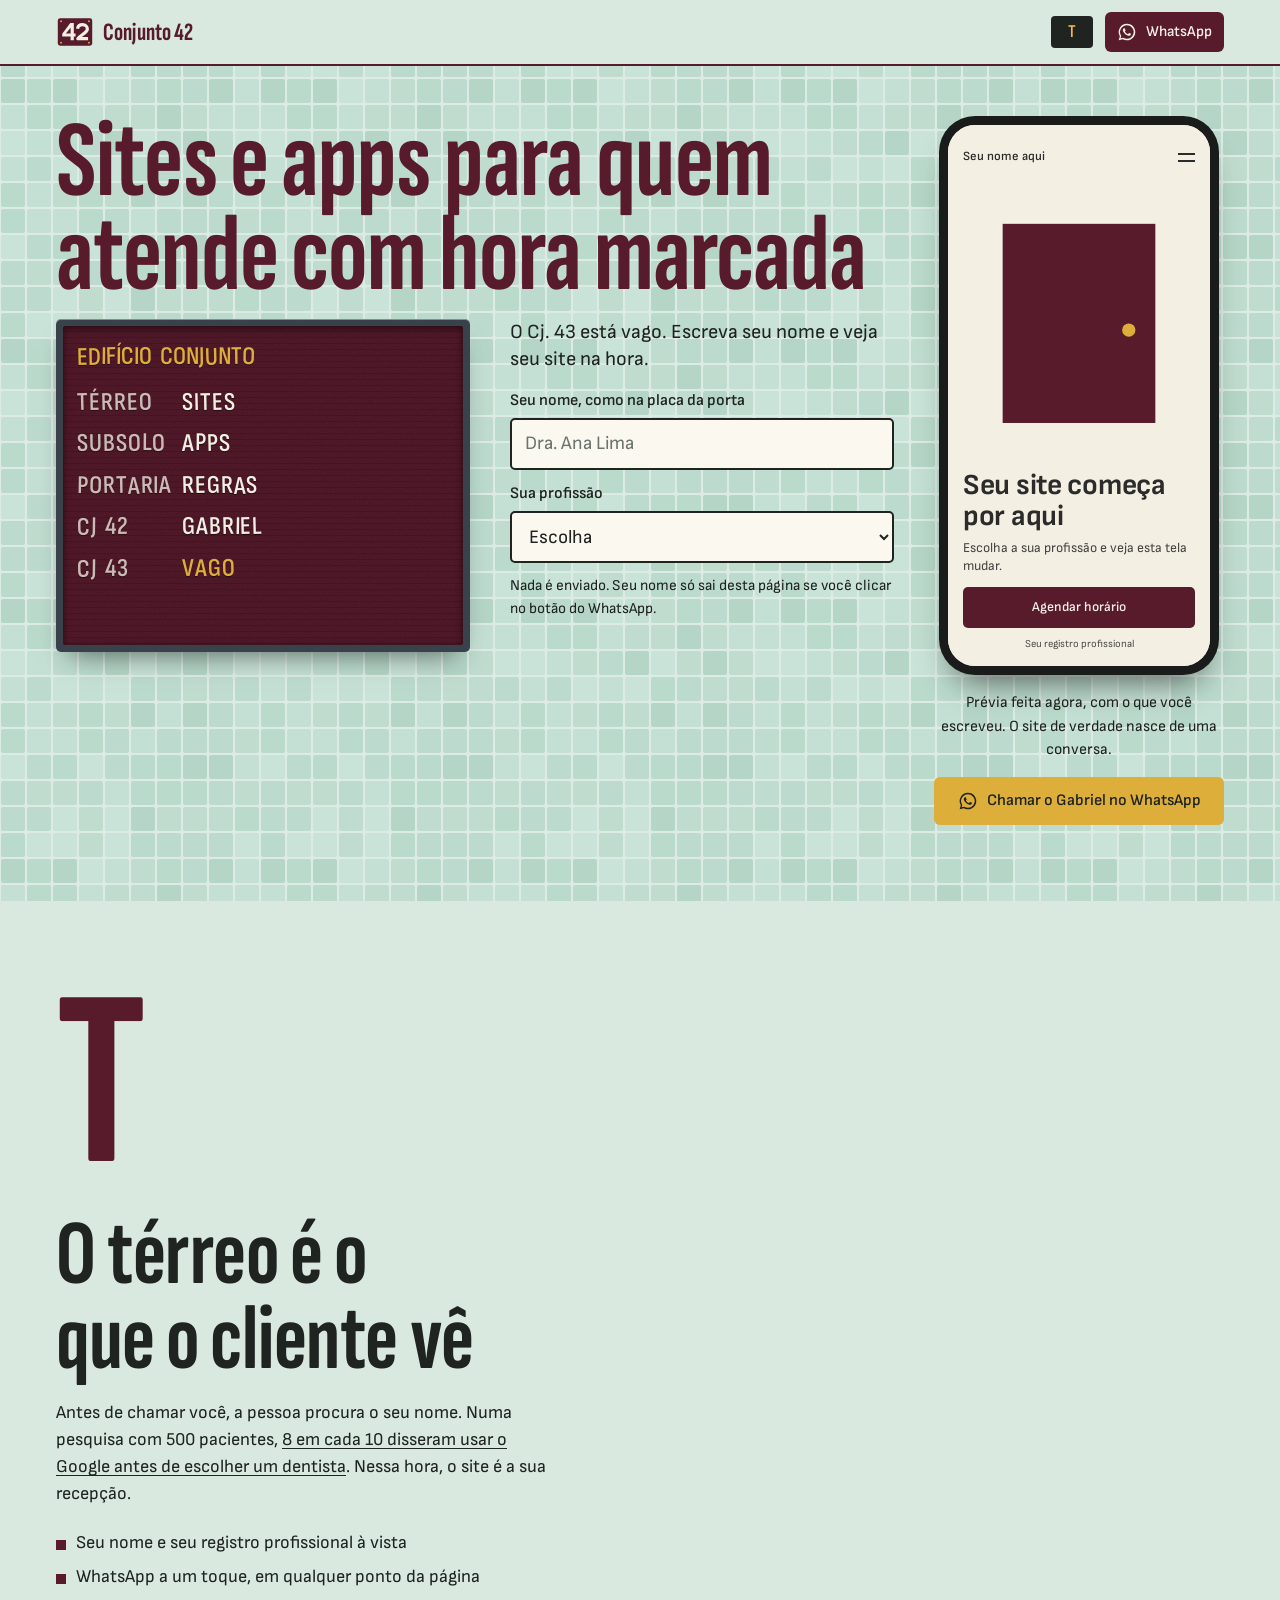
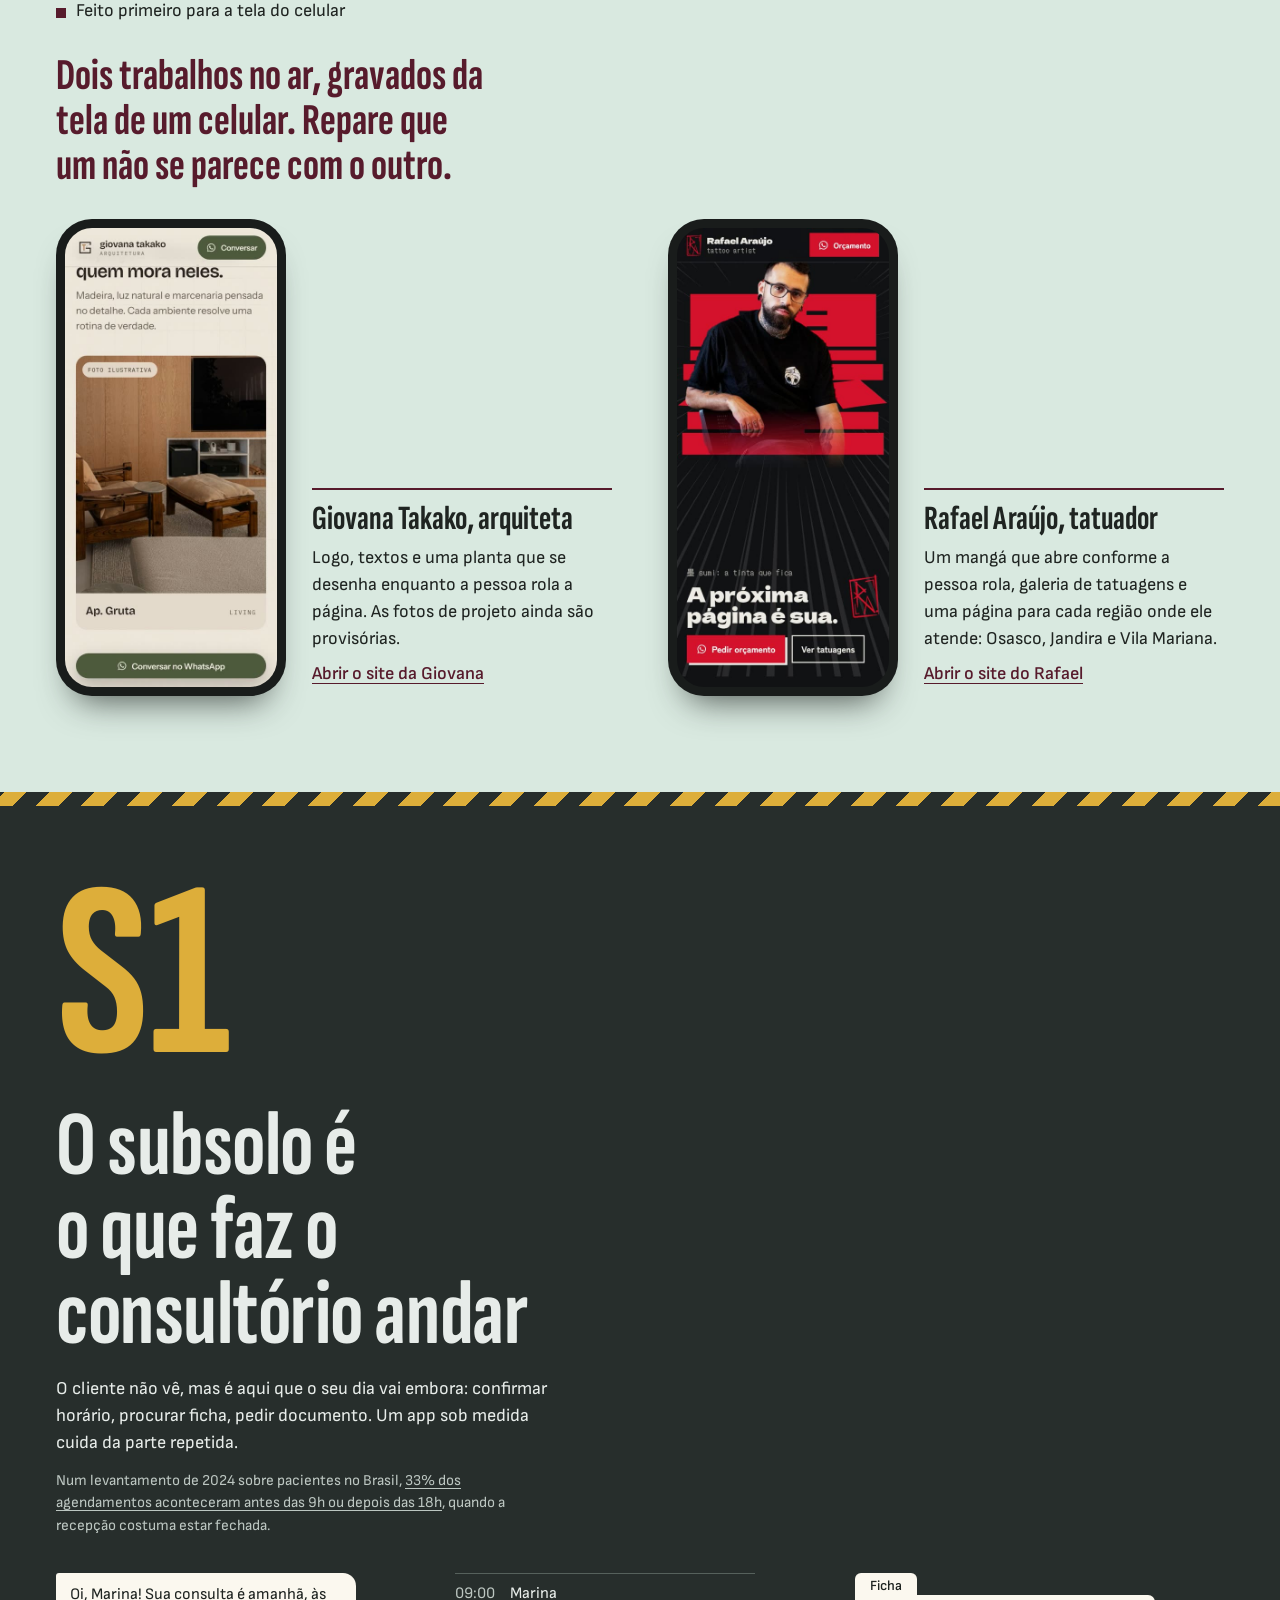
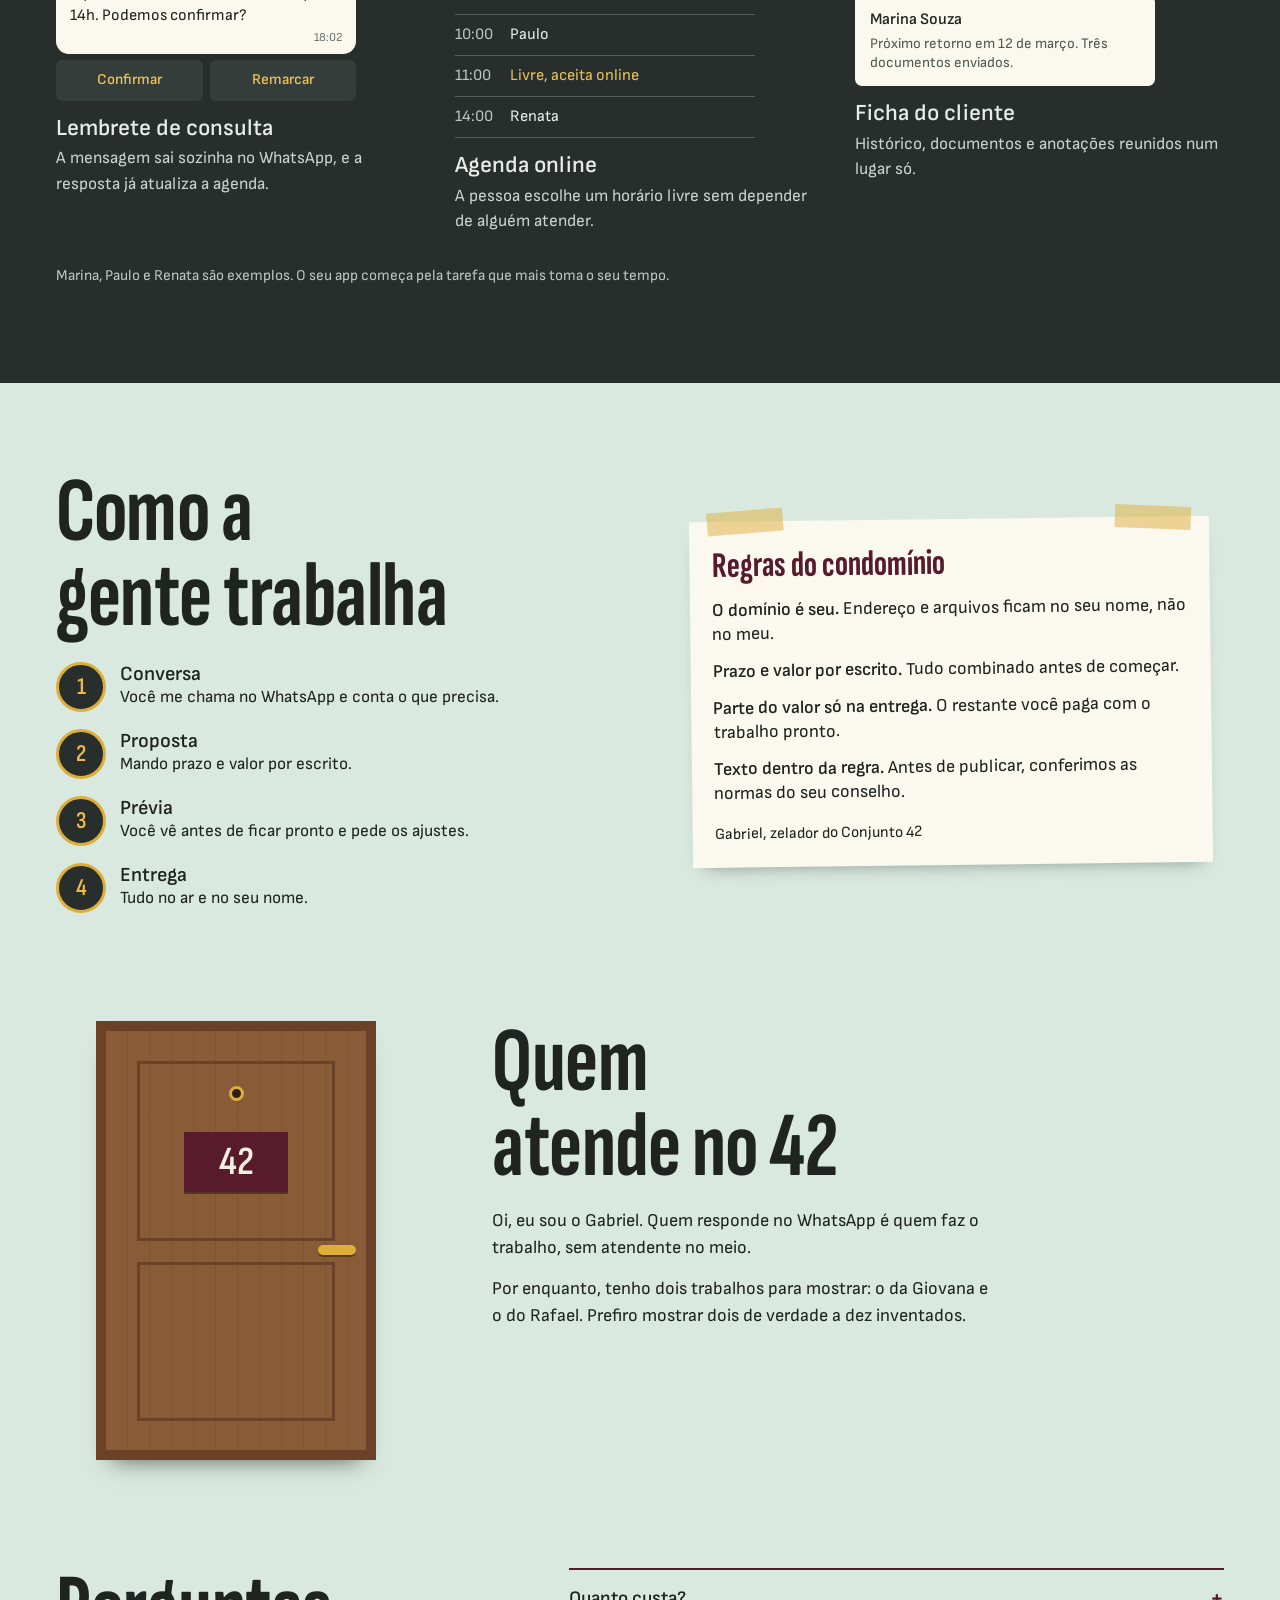
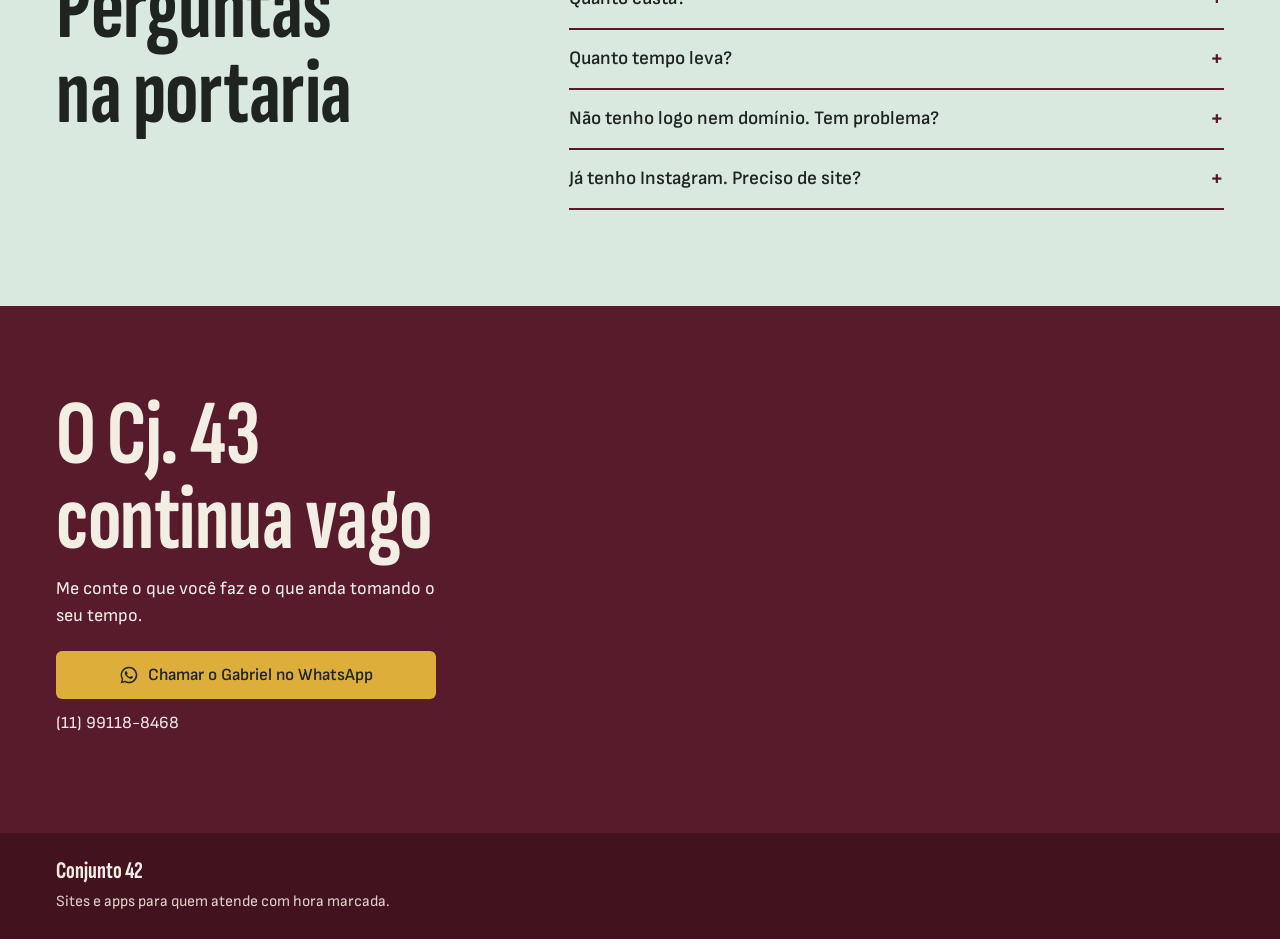
==== index.html @ 5cfd8c8c "Site do Conjunto 42 Co-Authored-By: Claude Opus 5.5 <noreply@anthropic.com>" ====
<!doctype html>
<html lang="pt-BR">
<head>
<meta charset="utf-8">
<meta name="viewport" content="width=device-width, initial-scale=1, viewport-fit=cover">
<title>Conjunto 42: sites e apps para quem atende com hora marcada</title>
<meta name="description" content="Sites e apps sob medida para dentistas, psicólogos, advogados, arquitetos e quem mais atende com hora marcada. Escreva seu nome e veja uma prévia na hora.">
<meta name="theme-color" content="#571B2C">
<!-- DEPLOY STEP: URL do ar (GitHub Pages); troque quando registrar o domínio -->
<link rel="canonical" href="https://gabrie345.github.io/conjunto-42/">
<meta property="og:title" content="Conjunto 42">
<meta property="og:description" content="Sites e apps para quem atende com hora marcada. Escreva seu nome e veja uma prévia na hora.">
<meta property="og:type" content="website">
<meta property="og:locale" content="pt_BR">
<meta property="og:image:width" content="1200">
<meta property="og:image:height" content="630">
<meta property="og:url" content="https://gabrie345.github.io/conjunto-42/">
<meta property="og:image" content="https://gabrie345.github.io/conjunto-42/assets/og.jpg">
<link rel="icon" href="assets/logo.svg" type="image/svg+xml">
<link rel="preconnect" href="https://fonts.googleapis.com">
<link rel="preconnect" href="https://fonts.gstatic.com" crossorigin>
<link href="https://fonts.googleapis.com/css2?family=Sofia+Sans+Condensed:wght@600&family=Sofia+Sans+Extra+Condensed:wght@700&family=Sofia+Sans:wght@400;600&display=swap" rel="stylesheet">
<script>document.documentElement.classList.add('js')</script>
<style>
:root{
  --parede:#D9E9E0;
  --vinho:#571B2C;
  --vinho-fundo:#43121F;
  --letra:#F3EEE3;
  --latao:#DDAE3A;
  --latao-claro:#E9C15C;
  --tinta:#1F2421;
  --tinta-suave:#47524C;
  --concreto:#272E2C;
  --concreto-claro:#343D3A;
  --papel:#FBF8EF;
  --f-sinal:'Sofia Sans Extra Condensed',Impact,'Arial Narrow',sans-serif;
  --f-letra:'Sofia Sans Condensed','Arial Narrow',sans-serif;
  --f-texto:'Sofia Sans',system-ui,sans-serif;
  --margem:20px;
}
*{box-sizing:border-box;margin:0}
html{overflow-x:hidden;overflow-x:clip;-webkit-text-size-adjust:100%;scroll-behavior:smooth;scroll-padding-top:72px}
body{overflow-x:hidden;overflow-x:clip;background:var(--parede);color:var(--tinta);font:400 18px/1.5 var(--f-texto);-webkit-font-smoothing:antialiased}
img,video,svg{display:block;max-width:100%}
a{color:inherit}
.sr{position:absolute!important;width:1px;height:1px;overflow:hidden;clip:rect(0 0 0 0);white-space:nowrap}
.pular{position:fixed;left:12px;top:-64px;z-index:60;background:var(--vinho);color:var(--letra);padding:10px 16px;border-radius:6px}
.pular:focus{top:10px}
:focus-visible{outline:3px solid var(--vinho);outline-offset:2px}
.subsolo :focus-visible,.quadro :focus-visible,.interfone :focus-visible{outline-color:var(--latao)}

/* topo */
.topo{position:fixed;inset:0 0 auto 0;z-index:40;display:flex;align-items:center;gap:12px;padding:10px var(--margem);padding-top:max(10px,env(safe-area-inset-top));background:var(--parede);border-bottom:2px solid var(--vinho)}
.marca{display:flex;align-items:center;gap:9px;text-decoration:none;font:700 25px/1 var(--f-sinal);letter-spacing:.005em;color:var(--vinho)}
.marca img{width:38px;height:38px}
.mostrador{min-width:42px;height:32px;padding:0 8px;display:inline-flex;align-items:center;justify-content:center;gap:5px;background:var(--tinta);color:#F2B84B;border-radius:4px;font:600 18px/1 var(--f-letra);margin-left:auto}
.btn{display:inline-flex;align-items:center;justify-content:center;gap:9px;min-height:48px;padding:12px 20px;border:0;border-radius:6px;background:var(--latao);color:var(--tinta);font:600 17px/1.15 var(--f-texto);text-decoration:none;cursor:pointer;transition:background-color .2s ease}
.btn:hover{background:var(--latao-claro)}
.btn svg{width:20px;height:20px;flex:none}
.btn-topo{min-height:40px;padding:8px 12px;font-size:15px;background:var(--vinho);color:var(--letra)}
.btn-topo:hover{background:var(--vinho-fundo)}
.btn-topo span{display:none}
@media (min-width:420px){.btn-topo span{display:inline}}

/* portaria */
.portaria{padding:96px var(--margem) 56px;background:var(--parede) url(assets/pastilha.svg)}
.portaria-grade{max-width:1240px;margin:0 auto;display:grid;gap:28px}
h1{font:700 clamp(62px,19.4vw,152px)/.86 var(--f-sinal);letter-spacing:-.008em;color:var(--vinho);text-wrap:balance}
.convite{font-size:20px;line-height:1.35;max-width:32ch}

/* o quadro de salas */
.quadro{--tam:clamp(21px,6vw,31px);position:relative;background:#39414A;padding:7px;border-radius:5px;box-shadow:0 1px 0 rgba(255,255,255,.4) inset,0 16px 26px -14px rgba(31,36,33,.65)}
.feltro{background-color:var(--vinho);background-image:url("data:image/svg+xml,%3Csvg xmlns='http://www.w3.org/2000/svg' width='180' height='180'%3E%3Cfilter id='n'%3E%3CfeTurbulence type='fractalNoise' baseFrequency='.9' numOctaves='2'/%3E%3CfeColorMatrix values='0 0 0 0 0 0 0 0 0 0 0 0 0 0 0 0 0 0 .22 0'/%3E%3C/filter%3E%3Crect width='180' height='180' filter='url(%23n)'/%3E%3C/svg%3E"),repeating-linear-gradient(180deg,transparent 0 5px,rgba(0,0,0,.14) 5px 6px);padding:12px 14px 14px;border-radius:2px;box-shadow:inset 0 2px 7px rgba(0,0,0,.55)}
.quadro-nome{font:600 var(--tam)/1.5 var(--f-letra);color:var(--latao);padding-bottom:6px}
.fila{display:grid;grid-template-columns:4.1em minmax(0,1fr);align-items:center;min-height:1.62em;color:var(--letra);text-decoration:none;font:600 var(--tam)/1.2 var(--f-letra)}
a.fila{transition:color .15s ease}
a.fila:hover{color:var(--latao-claro)}
.sala{opacity:.76;letter-spacing:.035em}
.quem{--esc:1;font-size:calc(1em*var(--esc));letter-spacing:.035em;white-space:nowrap}
.l{display:inline-block;min-width:.1em;transform:translateY(var(--y,0)) rotate(var(--r,0deg));text-shadow:0 1px 0 rgba(0,0,0,.5)}
.l.e{width:.3em}
.vago .quem{color:var(--latao)}
.js .quadro .l{animation:encaixa .34s cubic-bezier(.3,1.5,.5,1) both;animation-delay:calc(var(--i,0)*16ms)}
.js .quadro.pronto .l{animation:none}
.js .quadro.pronto .l.nova{animation:encaixa .2s cubic-bezier(.3,1.5,.5,1) both}
@keyframes encaixa{from{opacity:0;transform:translateY(-.32em) rotate(calc(var(--r,0deg)*5))}}

/* a placa: formulário */
.placa{display:grid;gap:12px}
.placa label{display:grid;gap:5px;font-weight:600;font-size:16px}
.placa input,.placa select{width:100%;min-height:52px;padding:11px 13px;border:2px solid var(--tinta);border-radius:5px;background:var(--papel);color:var(--tinta);font:400 19px/1.2 var(--f-texto)}
.placa input::placeholder{color:#6B746F}
.placa input:focus,.placa select:focus{outline:3px solid var(--vinho);outline-offset:0;border-color:var(--vinho)}
.aviso-curto{font-size:15px;color:var(--tinta)}

/* a prévia */
.previa{display:grid;gap:16px;justify-items:center;scroll-margin-top:72px}
.fone{width:min(76vw,290px);padding:9px;background:#191C1B;border-radius:36px;box-shadow:0 22px 34px -18px rgba(31,36,33,.75)}
.tela{position:relative;aspect-ratio:9/18.6;overflow:hidden;border-radius:27px;background:var(--papel)}
.ms{position:absolute;inset:0;display:flex;flex-direction:column;padding:17px 15px 14px;background:var(--a);color:var(--b);font-family:var(--ff,var(--f-texto));transition:opacity .22s ease}
.ms.troca{opacity:0}
.ms-nav{display:flex;align-items:center;justify-content:space-between;gap:10px;font-size:12.5px;font-weight:600;line-height:1.15;min-height:30px}
.ms-nav span{min-width:0;overflow-wrap:anywhere}
.ms-nav i{flex:none;width:17px;height:9px;border-top:2px solid currentColor;border-bottom:2px solid currentColor}
.ms-arte{flex:1 1 auto;min-height:0;margin:12px -15px;overflow:hidden}
.ms-arte svg{width:100%;height:100%}
.ms h3{font-family:inherit;font-size:29px;line-height:1.05;font-weight:var(--fw,700);letter-spacing:-.01em;overflow-wrap:anywhere}
.ms p{font-size:13.5px;line-height:1.3;margin-top:8px;opacity:.86}
.ms-btn{display:block;margin-top:12px;padding:10px 12px;border-radius:var(--rd,5px);background:var(--c);color:var(--d);font-size:13.5px;font-weight:600;text-align:center}
.ms small{display:block;margin-top:9px;font-size:10.5px;opacity:.8;text-align:center}
.previa-nota{max-width:34ch;text-align:center;font-size:15.5px}
.previa .btn{width:min(100%,340px)}

/* seções */
.andar{position:relative;padding:60px var(--margem) 68px}
.andar-grade{max-width:1240px;margin:0 auto;display:grid;gap:30px}
.numero{font:700 clamp(112px,34vw,250px)/.78 var(--f-sinal);color:var(--vinho)}
h2{font:700 clamp(46px,13.4vw,92px)/.92 var(--f-sinal);letter-spacing:-.005em;max-width:13ch;text-wrap:balance}
.texto p{max-width:50ch}
.texto p+p{margin-top:14px}
.texto a,.miudo a{text-underline-offset:3px}
.miudo{font-size:15px;color:var(--tinta-suave)}

/* térreo: sites */
.casos-nota{font:700 clamp(30px,8.6vw,44px)/1.02 var(--f-sinal);color:var(--vinho);max-width:24ch;text-wrap:balance}
.casos{display:grid;gap:42px}
.caso{display:grid;gap:18px;justify-items:center}
.caso .video-fone{width:min(66vw,250px)}
.video-fone .tela{aspect-ratio:390/844;background:#191C1B}
.video-fone video{width:100%;height:100%;object-fit:cover}
.caso-texto{width:100%;border-top:2px solid var(--vinho);padding-top:12px}
.caso h3{font:700 34px/1 var(--f-sinal)}
.caso p{margin-top:8px}
.caso .ligacao{display:inline-flex;align-items:center;min-height:44px;font-weight:600;color:var(--vinho);text-underline-offset:4px}
.inclui{list-style:none;padding:0;margin-top:22px;display:grid;gap:7px}
.inclui li{padding-left:20px;position:relative}
.inclui li::before{content:"";position:absolute;left:0;top:.58em;width:10px;height:10px;background:var(--vinho)}

/* subsolo: apps */
.subsolo{background:var(--concreto);color:#E7ECE9}
.subsolo::before{content:"";position:absolute;inset:0 0 auto 0;height:14px;background:repeating-linear-gradient(-45deg,var(--latao) 0 16px,var(--concreto) 16px 32px)}
.subsolo .numero{color:var(--latao)}
.subsolo .miudo{color:#BCC6C1}
.pecas{display:grid;gap:30px;margin-top:6px}
.peca h3{font:600 23px/1.15 var(--f-texto);margin-bottom:5px}
.peca>p{color:#C9D2CD;font-size:17px;max-width:38ch}
.demo{margin-bottom:14px}
.balao{max-width:300px;padding:12px 14px 9px;background:var(--papel);color:var(--tinta);border-radius:3px 13px 13px 13px;font-size:16px;line-height:1.3}
.balao small{display:block;text-align:right;color:#6A726D;font-size:12px;margin-top:3px}
.respostas{display:flex;gap:7px;max-width:300px;margin-top:6px}
.respostas span{flex:1;padding:9px 8px;text-align:center;background:var(--concreto-claro);border-radius:6px;color:var(--latao-claro);font-size:15px;font-weight:600}
.horas{display:grid;grid-template-columns:3.4em 1fr;max-width:300px;font-size:16px;border-top:1px solid #56615C}
.horas div{padding:8px 0;border-bottom:1px solid #56615C}
.horas .h{color:#BCC6C1}
.horas .livre{color:var(--latao-claro)}
.ficha{position:relative;max-width:300px;padding:15px 15px 13px;background:var(--papel);color:var(--tinta);border-radius:0 7px 7px 7px;margin-top:22px;font-size:16px}
.ficha::before{content:"Ficha";position:absolute;left:0;top:-22px;height:22px;padding:2px 15px 0;background:var(--papel);border-radius:6px 6px 0 0;font-size:14px;font-weight:600}
.ficha b{display:block;font-weight:600;line-height:1.2}
.ficha span{display:block;margin-top:6px;font-size:14.5px;line-height:1.3;color:#4F5852}

/* como funciona e regras */
.passos{list-style:none;padding:0;display:grid;gap:17px;margin-top:22px}
.passos li{display:grid;grid-template-columns:50px 1fr;gap:14px;align-items:start}
.passos .botao{display:flex;align-items:center;justify-content:center;width:50px;height:50px;border-radius:50%;background:var(--concreto);color:#F2B84B;border:3px solid var(--latao);font:600 24px/1 var(--f-letra)}
.passos b{display:block;font-weight:600;font-size:20px;line-height:1.2}
.passos p{font-size:17px;line-height:1.35}
.regras{position:relative;background:var(--papel);padding:27px 22px 22px;transform:rotate(-.7deg);box-shadow:0 10px 18px -12px rgba(31,36,33,.5);max-width:520px;justify-self:center;width:100%}
.regras::before,.regras::after{content:"";position:absolute;top:-11px;width:76px;height:23px;background:rgba(221,174,58,.5)}
.regras::before{left:18px;transform:rotate(-4deg)}
.regras::after{right:18px;transform:rotate(3deg)}
.regras h3{font:700 36px/1 var(--f-sinal);color:var(--vinho)}
.regras ul{list-style:none;padding:0;margin-top:14px;display:grid;gap:13px}
.regras li{line-height:1.33}
.regras b{font-weight:600}
.regras .assina{margin-top:17px;font-size:15.5px}

/* quem faz */
.porta{position:relative;width:min(78%,280px);aspect-ratio:3/4.7;justify-self:center;background:#8A5B37 repeating-linear-gradient(90deg,transparent 0 21px,rgba(58,34,18,.13) 21px 22px);border:10px solid #6B4227;box-shadow:0 16px 22px -16px rgba(31,36,33,.7)}
.porta::before,.porta::after{content:"";position:absolute;left:12%;right:12%;border:3px solid #6B4227}
.porta::before{top:7%;bottom:50%}
.porta::after{top:55%;bottom:7%}
.porta-olho{position:absolute;z-index:1;left:50%;top:13%;width:15px;height:15px;margin-left:-7.5px;border-radius:50%;background:#2C2015;border:3px solid var(--latao)}
.porta-numero{position:absolute;z-index:1;left:50%;top:24%;transform:translateX(-50%);display:grid;place-items:center;width:104px;height:60px;background:var(--vinho);color:var(--letra);font:600 40px/1 var(--f-letra);box-shadow:0 2px 0 rgba(0,0,0,.4)}
.porta-macaneta{position:absolute;z-index:1;right:4%;top:51%;width:38px;height:10px;border-radius:5px;background:var(--latao);box-shadow:0 2px 0 rgba(0,0,0,.35)}

/* dúvidas */
.duvidas{border-top:2px solid var(--vinho)}
.duvidas details{border-bottom:2px solid var(--vinho)}
.duvidas summary{display:flex;align-items:center;justify-content:space-between;gap:14px;min-height:58px;padding:11px 0;cursor:pointer;font-weight:600;font-size:19px;line-height:1.25;list-style:none}
.duvidas summary::-webkit-details-marker{display:none}
.duvidas summary::after{content:"+";flex:none;font:600 28px/1 var(--f-letra);color:var(--vinho)}
.duvidas details[open] summary::after{content:"\2212"}
.duvidas p{padding:0 0 16px;max-width:52ch}

/* interfone */
.interfone{background:var(--vinho);color:var(--letra)}
.interfone h2{color:var(--letra);max-width:12ch}
.interfone p{max-width:38ch;margin-top:12px}
.interfone .btn{margin-top:22px;width:min(100%,380px)}
.interfone .fone-num{display:block;margin-top:12px;font-size:17px;text-decoration:none}

footer{background:var(--vinho-fundo);color:#DCCFC6;padding:26px var(--margem) calc(26px + env(safe-area-inset-bottom))}
.rodape{max-width:1240px;margin:0 auto;display:grid;gap:7px;font-size:15.5px}
.rodape b{font:700 24px/1 var(--f-sinal);color:var(--letra)}

.flutuante{position:fixed;right:var(--margem);bottom:max(14px,env(safe-area-inset-bottom));z-index:30;box-shadow:0 8px 18px -8px rgba(0,0,0,.6);visibility:hidden;opacity:0;transform:translateY(10px);transition:opacity .2s ease,transform .2s ease,visibility .2s}
.flutuante.ver{visibility:visible;opacity:1;transform:none}

@media (min-width:640px){
  :root{--margem:36px}
  .pecas{grid-template-columns:repeat(3,minmax(0,1fr));align-items:start}
  .caso{grid-template-columns:230px minmax(0,1fr);align-items:end;gap:26px}
  .caso .video-fone{width:230px}
}
@media (min-width:980px){
  :root{--margem:56px}
  .topo{padding-top:12px;padding-bottom:12px}
  .portaria{padding-top:116px;padding-bottom:76px}
  .portaria-grade{grid-template-columns:minmax(0,1.08fr) minmax(0,1fr) 290px;grid-template-rows:auto auto 1fr;column-gap:40px;row-gap:16px;align-items:start}
  .previa .btn{padding-inline:12px;font-size:16px;width:100%}
  h1{grid-column:1/3;font-size:clamp(84px,8.5vw,128px)}
  .quadro{--tam:clamp(21px,2vw,27px);grid-column:1;grid-row:2/span 2}
  .convite{grid-column:2;grid-row:2}
  .placa{grid-column:2;grid-row:3}
  .previa{grid-column:3;grid-row:1/span 3}
  .fone{width:280px}
  .andar{padding-top:88px;padding-bottom:96px}
  .casos{grid-template-columns:repeat(2,minmax(0,1fr));column-gap:56px}
  .regras-grade{grid-template-columns:minmax(0,1fr) minmax(0,1fr);column-gap:76px;align-items:center}
  .quem-grade{grid-template-columns:360px minmax(0,1fr);column-gap:76px;align-items:start}
  .duvidas-grade{grid-template-columns:minmax(0,1fr) minmax(0,1.5fr);column-gap:76px}
  .flutuante{display:none}
}
@media (prefers-reduced-motion:reduce){
  html{scroll-behavior:auto}
  *,*::before,*::after{animation:none!important;transition:none!important}
}
</style>
</head>
<body>
<a class="pular" href="#main">Pular para o conteúdo</a>

<header class="topo">
  <a class="marca" href="#portaria" aria-label="Conjunto 42, início"><img src="assets/logo.svg" alt="" width="38" height="38">Conjunto 42</a>
  <span class="mostrador" aria-hidden="true" id="mostrador">T</span>
  <a class="btn btn-topo" data-wa href="https://wa.me/5511991188468" target="_blank" rel="noopener" aria-label="Chamar no WhatsApp"><svg aria-hidden="true"><use href="#wa"/></svg><span>WhatsApp</span></a>
</header>

<svg width="0" height="0" style="position:absolute" aria-hidden="true"><symbol id="wa" viewBox="0 0 24 24"><path fill="currentColor" d="M12 2a10 10 0 0 0-8.600 15.100L2 22l5-1.300A10 10 0 1 0 12 2Zm0 18.200c-1.600 0-3.100-.4-4.400-1.200l-.3-.2-3 .8.8-2.900-.2-.3A8.200 8.200 0 1 1 12 20.200Zm4.500-6.100c-.2-.1-1.500-.7-1.700-.8-.2-.1-.4-.1-.6.1l-.8 1c-.1.2-.3.2-.5.1a6.700 6.700 0 0 1-3.300-2.900c-.3-.4.2-.4.7-1.400.1-.2 0-.3 0-.4l-.8-1.800c-.2-.5-.4-.4-.6-.4h-.5c-.2 0-.4.1-.6.3-.2.2-.8.8-.8 2s.8 2.300 1 2.500c.1.2 1.600 2.500 4 3.500 1.500.6 2 .7 2.800.6.4-.1 1.500-.6 1.700-1.200.2-.6.2-1.100.1-1.200l-.4-.2Z"/></symbol></svg>

<main id="main" tabindex="-1">

<section class="portaria" id="portaria" data-andar="T" aria-labelledby="titulo">
  <div class="portaria-grade">
    <h1 id="titulo">Sites e apps para quem atende com hora marcada</h1>

    <nav class="quadro" id="quadro" aria-label="Quadro de salas: índice do site">
      <div class="feltro">
        <div class="quadro-nome" aria-hidden="true" data-letras>EDIFÍCIO CONJUNTO</div>
        <a class="fila" href="#sites"><span class="sala" data-letras>TÉRREO</span><span class="quem" data-letras>SITES</span></a>
        <a class="fila" href="#apps"><span class="sala" data-letras>SUBSOLO</span><span class="quem" data-letras>APPS</span></a>
        <a class="fila" href="#regras"><span class="sala" data-letras>PORTARIA</span><span class="quem" data-letras>REGRAS</span></a>
        <a class="fila" href="#quem"><span class="sala" data-letras>CJ 42</span><span class="quem" data-letras>GABRIEL</span></a>
        <div class="fila vago" aria-hidden="true"><span class="sala" data-letras>CJ 43</span><span class="quem" id="qNome" data-letras>VAGO</span></div>
        <div class="fila vago" aria-hidden="true"><span class="sala"></span><span class="quem" id="qProf"></span></div>
      </div>
    </nav>

    <p class="convite" id="convite">O Cj. 43 está vago. Escreva seu nome e veja seu site na hora.</p>

    <form class="placa" id="placa" autocomplete="off">
      <label>Seu nome, como na placa da porta
        <input id="nome" name="nome" type="text" maxlength="28" placeholder="Dra. Ana Lima" enterkeyhint="done">
      </label>
      <label>Sua profissão
        <select id="prof" name="prof">
          <option value="">Escolha</option>
          <option value="psicologia">Psicologia</option>
          <option value="odontologia">Odontologia</option>
          <option value="advocacia">Advocacia</option>
          <option value="arquitetura">Arquitetura</option>
          <option value="medicina">Medicina</option>
          <option value="nutricao">Nutrição</option>
          <option value="fisioterapia">Fisioterapia</option>
          <option value="contabilidade">Contabilidade</option>
          <option value="outra">Outra profissão</option>
        </select>
      </label>
      <p class="aviso-curto">Nada é enviado. Seu nome só sai desta página se você clicar no botão do WhatsApp.</p>
    </form>

    <div class="previa" id="previa">
      <div class="fone"><div class="tela" id="tela"></div></div>
      <p class="previa-nota" id="previaNota">Prévia feita agora, com o que você escreveu. O site de verdade nasce de uma conversa.</p>
      <a class="btn" id="ctaPrevia" data-wa href="https://wa.me/5511991188468" target="_blank" rel="noopener"><svg aria-hidden="true"><use href="#wa"/></svg>Chamar o Gabriel no WhatsApp</a>
    </div>
  </div>
</section>

<section class="andar" id="sites" data-andar="T" aria-labelledby="sites-t">
  <div class="andar-grade">
    <div class="numero" aria-hidden="true">T</div>
    <div class="texto">
      <h2 id="sites-t">O térreo é o que o cliente vê</h2>
      <p style="margin-top:16px">Antes de chamar você, a pessoa procura o seu nome. Numa pesquisa com 500 pacientes, <a href="https://mundodomarketing.com.br/ia-ja-entra-na-jornada-de-escolha-de-dentistas-no-brasil" target="_blank" rel="noopener">8 em cada 10 disseram usar o Google antes de escolher um dentista</a>. Nessa hora, o site é a sua recepção.</p>
      <ul class="inclui">
        <li>Seu nome e seu registro profissional à vista</li>
        <li>WhatsApp a um toque, em qualquer ponto da página</li>
        <li>Feito primeiro para a tela do celular</li>
      </ul>
    </div>
    <p class="casos-nota">Dois trabalhos no ar, gravados da tela de um celular. Repare que um não se parece com o outro.</p>
    <div class="casos">
      <article class="caso">
        <div class="fone video-fone"><div class="tela">
          <video class="gravacao" muted loop playsinline preload="none" poster="assets/giovana-site.jpg" aria-label="Gravação de tela do site da Giovana Takako no celular"><source src="assets/giovana-site.mp4" type="video/mp4"></video>
        </div></div>
        <div class="caso-texto">
          <h3>Giovana Takako, arquiteta</h3>
          <p>Logo, textos e uma planta que se desenha enquanto a pessoa rola a página. As fotos de projeto ainda são provisórias.</p>
          <a class="ligacao" href="https://gabrie345.github.io/giovana-takako/" target="_blank" rel="noopener">Abrir o site da Giovana</a>
        </div>
      </article>
      <article class="caso">
        <div class="fone video-fone"><div class="tela">
          <video class="gravacao" muted loop playsinline preload="none" poster="assets/rafael-site.jpg" aria-label="Gravação de tela do site do Rafael Araújo no celular"><source src="assets/rafael-site.mp4" type="video/mp4"></video>
        </div></div>
        <div class="caso-texto">
          <h3>Rafael Araújo, tatuador</h3>
          <p>Um mangá que abre conforme a pessoa rola, galeria de tatuagens e uma página para cada região onde ele atende: Osasco, Jandira e Vila Mariana.</p>
          <a class="ligacao" href="https://gabrie345.github.io/rafael-araujo-tattoo/" target="_blank" rel="noopener">Abrir o site do Rafael</a>
        </div>
      </article>
    </div>
  </div>
</section>

<section class="andar subsolo" id="apps" data-andar="S1" aria-labelledby="apps-t">
  <div class="andar-grade">
    <div class="numero" aria-hidden="true">S1</div>
    <div class="texto">
      <h2 id="apps-t">O subsolo é o que faz o consultório andar</h2>
      <p style="margin-top:16px">O cliente não vê, mas é aqui que o seu dia vai embora: confirmar horário, procurar ficha, pedir documento. Um app sob medida cuida da parte repetida.</p>
      <p class="miudo">Num levantamento de 2024 sobre pacientes no Brasil, <a href="https://medicinasa.com.br/paciente-digital-25" target="_blank" rel="noopener">33% dos agendamentos aconteceram antes das 9h ou depois das 18h</a>, quando a recepção costuma estar fechada.</p>
    </div>
    <div class="pecas">
      <article class="peca">
        <div class="demo">
          <div class="balao">Oi, Marina! Sua consulta é amanhã, às 14h. Podemos confirmar?<small>18:02</small></div>
          <div class="respostas" aria-hidden="true"><span>Confirmar</span><span>Remarcar</span></div>
        </div>
        <h3>Lembrete de consulta</h3>
        <p>A mensagem sai sozinha no WhatsApp, e a resposta já atualiza a agenda.</p>
      </article>
      <article class="peca">
        <div class="demo horas" aria-hidden="true">
          <div class="h">09:00</div><div>Marina</div>
          <div class="h">10:00</div><div>Paulo</div>
          <div class="h">11:00</div><div class="livre">Livre, aceita online</div>
          <div class="h">14:00</div><div>Renata</div>
        </div>
        <h3>Agenda online</h3>
        <p>A pessoa escolhe um horário livre sem depender de alguém atender.</p>
      </article>
      <article class="peca">
        <div class="demo ficha" aria-hidden="true">
          <b>Marina Souza</b>
          <span>Próximo retorno em 12 de março. Três documentos enviados.</span>
        </div>
        <h3>Ficha do cliente</h3>
        <p>Histórico, documentos e anotações reunidos num lugar só.</p>
      </article>
    </div>
    <p class="miudo">Marina, Paulo e Renata são exemplos. O seu app começa pela tarefa que mais toma o seu tempo.</p>
  </div>
</section>

<section class="andar" id="regras" data-andar="T" aria-labelledby="regras-t">
  <div class="andar-grade regras-grade">
    <div class="texto">
      <h2 id="regras-t">Como a gente trabalha</h2>
      <ol class="passos">
        <li><span class="botao" aria-hidden="true">1</span><div><b>Conversa</b><p>Você me chama no WhatsApp e conta o que precisa.</p></div></li>
        <li><span class="botao" aria-hidden="true">2</span><div><b>Proposta</b><p>Mando prazo e valor por escrito.</p></div></li>
        <li><span class="botao" aria-hidden="true">3</span><div><b>Prévia</b><p>Você vê antes de ficar pronto e pede os ajustes.</p></div></li>
        <li><span class="botao" aria-hidden="true">4</span><div><b>Entrega</b><p>Tudo no ar e no seu nome.</p></div></li>
      </ol>
    </div>
    <aside class="regras" aria-labelledby="aviso-t">
      <h3 id="aviso-t">Regras do condomínio</h3>
      <ul>
        <li><b>O domínio é seu.</b> Endereço e arquivos ficam no seu nome, não no meu.</li>
        <li><b>Prazo e valor por escrito.</b> Tudo combinado antes de começar.</li>
        <li><b>Parte do valor só na entrega.</b> O restante você paga com o trabalho pronto.</li>
        <li><b>Texto dentro da regra.</b> Antes de publicar, conferimos as normas do seu conselho.</li>
      </ul>
      <p class="assina">Gabriel, zelador do Conjunto 42</p>
    </aside>
  </div>
</section>

<section class="andar" id="quem" data-andar="4" aria-labelledby="quem-t" style="padding-top:12px">
  <div class="andar-grade quem-grade">
    <div class="porta" aria-hidden="true">
      <span class="porta-olho"></span>
      <span class="porta-numero">42</span>
      <span class="porta-macaneta"></span>
    </div>
    <div class="texto">
      <h2 id="quem-t">Quem atende no 42</h2>
      <p style="margin-top:16px">Oi, eu sou o Gabriel. Quem responde no WhatsApp é quem faz o trabalho, sem atendente no meio.</p>
      <p>Por enquanto, tenho dois trabalhos para mostrar: o da Giovana e o do Rafael. Prefiro mostrar dois de verdade a dez inventados.</p>
    </div>
  </div>
</section>

<section class="andar" id="duvidas" data-andar="4" aria-labelledby="duvidas-t" style="padding-top:12px">
  <div class="andar-grade duvidas-grade">
    <h2 id="duvidas-t">Perguntas na portaria</h2>
    <div class="duvidas">
      <details><summary>Quanto custa?</summary><p>Depende do que você precisa. Depois de uma conversa, mando o valor por escrito.</p></details>
      <details><summary>Quanto tempo leva?</summary><p>Também depende do projeto. O prazo vem por escrito, antes de começar.</p></details>
      <details><summary>Não tenho logo nem domínio. Tem problema?</summary><p>Não. O Conjunto 42 também começou sem isso. A gente resolve junto, e o domínio fica no seu nome.</p></details>
      <details><summary>Já tenho Instagram. Preciso de site?</summary><p>O Instagram mostra o seu dia a dia. O site responde quem procura o seu nome no Google e quer saber como marcar um horário.</p></details>
    </div>
  </div>
</section>

<section class="andar interfone" id="contato" data-andar="4" aria-labelledby="contato-t">
  <div class="andar-grade">
    <div class="texto">
      <h2 id="contato-t"><span id="fimTitulo">O Cj. 43 continua vago</span></h2>
      <p id="fimTexto">Me conte o que você faz e o que anda tomando o seu tempo.</p>
      <a class="btn" data-wa href="https://wa.me/5511991188468" target="_blank" rel="noopener"><svg aria-hidden="true"><use href="#wa"/></svg>Chamar o Gabriel no WhatsApp</a>
      <a class="fone-num" data-wa href="https://wa.me/5511991188468" target="_blank" rel="noopener">(11) 99118-8468</a>
    </div>
  </div>
</section>
</main>

<footer>
  <div class="rodape">
    <b>Conjunto 42</b>
    <span>Sites e apps para quem atende com hora marcada.</span>
  </div>
</footer>

<a class="btn flutuante" id="flutuante" data-wa href="https://wa.me/5511991188468" target="_blank" rel="noopener" aria-label="Chamar no WhatsApp"><svg aria-hidden="true"><use href="#wa"/></svg>WhatsApp</a>

<script>
(() => {
  const WHATSAPP = '5511991188468';
  const QUEM = 'Gabriel';
  const RM = matchMedia('(prefers-reduced-motion: reduce)');
  const $ = id => document.getElementById(id);

  /* ---------- as profissões da prévia ---------- */
  const FONTES = {
    psicologia: 'Fraunces:wght@500', odontologia: 'Nunito:wght@800', advocacia: 'DM+Serif+Display',
    arquitetura: 'Syne:wght@700', medicina: 'Libre+Franklin:wght@700', nutricao: 'Young+Serif',
    fisioterapia: 'Lexend:wght@600', contabilidade: 'Sora:wght@600'
  };
  const PROF = {
    '':            { placa:'', a:'#F4EFE3', b:'#2B2B2B', c:'#571B2C', d:'#F3EEE3', ff:"'Sofia Sans'", t:'Seu site começa por aqui', p:'Escolha a sua profissão e veja esta tela mudar.', cta:'Agendar horário', reg:'Seu registro profissional',
      arte:'<rect x="74" y="24" width="92" height="120" fill="#571B2C"/><circle cx="150" cy="88" r="4" fill="#DDAE3A"/>' },
    psicologia:    { placa:'PSICOLOGIA', a:'#F0DFD3', b:'#3D2A2E', c:'#8C3F4F', d:'#FBF3EC', ff:"'Fraunces'", fw:500, rd:'22px', t:'Um lugar para falar com calma', p:'Atendimento presencial e online, no seu tempo.', cta:'Agendar uma conversa', reg:'CRP 00/00000',
      arte:'<circle cx="92" cy="74" r="58" fill="#8C3F4F"/><circle cx="150" cy="86" r="58" fill="#E3B9A4" opacity=".9"/>' },
    odontologia:   { placa:'ODONTOLOGIA', a:'#E2F1F6', b:'#0F3B57', c:'#0F6E97', d:'#FFFFFF', ff:"'Nunito'", fw:800, rd:'11px', t:'Consulta sem susto', p:'Eu explico cada etapa antes de começar.', cta:'Marcar avaliação', reg:'CRO-SP 00000',
      arte:'<g fill="#fff"><rect x="26" y="32" width="56" height="76" rx="23"/><rect x="92" y="24" width="56" height="84" rx="23"/><rect x="158" y="32" width="56" height="76" rx="23"/></g><rect x="26" y="120" width="188" height="9" rx="4" fill="#0F6E97"/>' },
    advocacia:     { placa:'ADVOCACIA', a:'#16222E', b:'#EFE7D6', c:'#C8A45C', d:'#16222E', ff:"'DM Serif Display'", fw:400, rd:'0', t:'Seu caso, explicado em português', p:'Orientação clara, do primeiro contato ao fim do processo.', cta:'Falar sobre meu caso', reg:'OAB/SP 000.000',
      arte:'<rect x="58" y="16" width="124" height="134" fill="#EFE7D6"/><g fill="#16222E"><rect x="74" y="36" width="92" height="5"/><rect x="74" y="52" width="92" height="5"/><rect x="74" y="68" width="66" height="5"/><rect x="74" y="92" width="92" height="5"/><rect x="74" y="108" width="48" height="5"/></g>' },
    arquitetura:   { placa:'ARQUITETURA', a:'#ECEAE4', b:'#191919', c:'#E4572E', d:'#FFFFFF', ff:"'Syne'", fw:700, rd:'0', t:'Casas que cabem na sua rotina', p:'Projeto residencial e de interiores, do estudo à obra.', cta:'Contar sobre meu projeto', reg:'CAU A00000-0',
      arte:'<path d="M20 22H128M160 22H220V146H20V22M124 22V88H82M124 110V146M124 88H220" fill="none" stroke="#191919" stroke-width="5"/><path d="M124 88A22 22 0 0 0 124 110" fill="none" stroke="#E4572E" stroke-width="3"/>' },
    medicina:      { placa:'MEDICINA', a:'#F0F6F1', b:'#16332B', c:'#22694C', d:'#FFFFFF', ff:"'Libre Franklin'", fw:700, rd:'7px', t:'Consulta com tempo para ouvir', p:'Atendimento particular, com hora marcada.', cta:'Agendar consulta', reg:'CRM-SP 000000',
      arte:'<path d="M0 88H66L82 42L108 134L132 66L146 88H240" fill="none" stroke="#22694C" stroke-width="6" stroke-linejoin="round"/>' },
    nutricao:      { placa:'NUTRIÇÃO', a:'#FAEDBE', b:'#37401C', c:'#B8481B', d:'#FFF8E2', ff:"'Young Serif'", fw:400, rd:'24px', t:'Comida de verdade, sem dieta de revista', p:'Um plano feito para a sua rotina.', cta:'Marcar consulta', reg:'CRN-3 00000',
      arte:'<path d="M26 22a60 60 0 0 0 120 0Z" fill="#B8481B"/><path d="M96 146a60 60 0 0 1 120 0Z" fill="#7C8C35"/><circle cx="186" cy="48" r="22" fill="#37401C"/>' },
    fisioterapia:  { placa:'FISIOTERAPIA', a:'#DDE7FA', b:'#1C2C6B', c:'#2F49D1', d:'#FFFFFF', ff:"'Lexend'", fw:600, rd:'8px', t:'Movimento com acompanhamento de perto', p:'Sessões individuais, com hora marcada.', cta:'Agendar sessão', reg:'CREFITO-3 000000-F',
      arte:'<g fill="#2F49D1"><rect x="62" y="14" width="66" height="17" rx="8"/><rect x="82" y="38" width="66" height="17" rx="8"/><rect x="96" y="62" width="66" height="17" rx="8"/><rect x="100" y="86" width="66" height="17" rx="8"/><rect x="90" y="110" width="66" height="17" rx="8"/><rect x="72" y="134" width="66" height="17" rx="8"/></g>' },
    contabilidade: { placa:'CONTABILIDADE', a:'#1E3C35', b:'#EAF3EC', c:'#A7E3BC', d:'#16302A', ff:"'Sora'", fw:600, rd:'6px', t:'Sua empresa em dia, sem susto no fim do mês', p:'Contas e impostos cuidados por quem responde.', cta:'Pedir orçamento', reg:'CRC-SP 000000',
      arte:'<g fill="#A7E3BC"><rect x="32" y="106" width="36" height="42"/><rect x="82" y="78" width="36" height="70"/><rect x="132" y="50" width="36" height="98"/><rect x="182" y="18" width="36" height="130"/></g>' },
    outra:         { placa:'SUA PROFISSÃO', a:'#ECE5F2', b:'#30264A', c:'#5A3FA0', d:'#FFFFFF', ff:"'Sofia Sans'", fw:600, rd:'8px', t:'Atendimento com hora marcada', p:'Me conte o que você faz, e o site nasce daí.', cta:'Agendar horário', reg:'Seu registro profissional',
      arte:'<rect x="74" y="24" width="92" height="124" fill="#5A3FA0"/><path d="M166 24A124 124 0 0 1 42 148" fill="none" stroke="#5A3FA0" stroke-width="3" stroke-dasharray="6 6"/><circle cx="150" cy="88" r="4" fill="#ECE5F2"/>' }
  };
  const fontesPedidas = new Set();
  function pedeFonte(k){
    if (!FONTES[k] || fontesPedidas.has(k)) return;
    fontesPedidas.add(k);
    const l = document.createElement('link');
    l.rel = 'stylesheet';
    l.href = 'https://fonts.googleapis.com/css2?family=' + FONTES[k] + '&display=swap';
    document.head.appendChild(l);
  }

  /* ---------- as letrinhas do quadro ---------- */
  const torto = i => ({ r: (Math.sin(i * 12.9898) * 43758.5453 % 1) * 1.5, y: (Math.sin(i * 78.233) * 12543.123 % 1) * .022 });
  let ordem = 0;
  function letra(ch, i){
    const s = document.createElement('span');
    const t = torto(i + ch.charCodeAt(0));
    s.className = ch === ' ' ? 'l e' : 'l';
    s.textContent = ch === ' ' ? ' ' : ch;
    s.style.setProperty('--r', t.r.toFixed(2) + 'deg');
    s.style.setProperty('--y', t.y.toFixed(3) + 'em');
    s.style.setProperty('--i', ordem++);
    return s;
  }
  function escreve(el, texto, nova){
    const atual = [...el.children].map(c => c.textContent === ' ' ? ' ' : c.textContent).join('');
    let comum = 0;
    while (comum < atual.length && comum < texto.length && atual[comum] === texto[comum]) comum++;
    while (el.children.length > comum) el.lastChild.remove();
    [...texto.slice(comum)].forEach((ch, i) => {
      const s = letra(ch, comum + i);
      if (nova) s.classList.add('nova');
      el.appendChild(s);
    });
    if (!el.classList.contains('quem')) return;
    el.style.setProperty('--esc', 1);
    const caixa = el.clientWidth, larg = el.scrollWidth;
    if (larg > caixa) el.style.setProperty('--esc', (caixa / larg * .98).toFixed(3));
  }
  document.querySelectorAll('[data-letras]').forEach(el => {
    const t = el.textContent.trim();
    el.textContent = '';
    if (el.closest('a') && !el.closest('a').hasAttribute('aria-label') && el.classList.contains('quem')) {
      el.closest('a').setAttribute('aria-label', el.closest('a').querySelector('.sala').textContent.trim() + ': ' + t);
    }
    escreve(el, t, false);
  });
  const quadro = $('quadro');
  setTimeout(() => quadro.classList.add('pronto'), 1500);
  if (RM.matches) quadro.classList.add('pronto');

  /* ---------- a prévia ---------- */
  const tela = $('tela');
  let chaveAtual = null, nomeAtual = '';
  function mini(k){
    const p = PROF[k];
    return `<div class="ms" style="--a:${p.a};--b:${p.b};--c:${p.c};--d:${p.d};--ff:${p.ff},var(--f-texto);--fw:${p.fw || 700};--rd:${p.rd || '5px'}">
      <div class="ms-nav"><span id="msNome"></span><i></i></div>
      <div class="ms-arte"><svg viewBox="0 0 240 166" preserveAspectRatio="xMidYMid slice" aria-hidden="true">${p.arte}</svg></div>
      <h3>${p.t}</h3><p>${p.p}</p>
      <span class="ms-btn">${p.cta}</span><small>${p.reg}</small></div>`;
  }
  function desenha(k, nome){
    nomeAtual = nome;
    if (k !== chaveAtual) {
      const velho = tela.firstElementChild;
      const novo = () => { tela.innerHTML = mini(k); $('msNome').textContent = nomeAtual || 'Seu nome aqui'; };
      chaveAtual = k;
      if (velho && !RM.matches) {
        velho.classList.add('troca');
        setTimeout(novo, 180);
      } else novo();
    } else {
      const n = $('msNome');
      if (n) n.textContent = nome || 'Seu nome aqui';
    }
  }

  /* ---------- WhatsApp ---------- */
  const zap = msg => `https://wa.me/${WHATSAPP}?text=${encodeURIComponent(msg)}`;
  const LINKS = [...document.querySelectorAll('[data-wa]')];
  function atualizaZap(nome, k){
    const area = k && k !== 'outra' && PROF[k] ? `, da área de ${PROF[k].placa.toLowerCase()}` : '';
    const msg = nome
      ? `Oi, ${QUEM}! Sou ${nome}${area}. Vi a prévia no site do Conjunto 42 e quero conversar.`
      : `Oi, ${QUEM}! Vi o site do Conjunto 42 e quero conversar sobre um projeto.`;
    LINKS.forEach(a => a.href = zap(msg));
  }

  /* ---------- formulário ---------- */
  const inNome = $('nome'), inProf = $('prof');
  function atualiza(nova){
    const nome = inNome.value.replace(/\s+/g, ' ').trim();
    const k = inProf.value;
    escreve($('qNome'), nome ? nome.toUpperCase() : 'VAGO', nova);
    escreve($('qProf'), PROF[k] ? PROF[k].placa : '', nova);
    pedeFonte(k);
    desenha(k, nome);
    atualizaZap(nome, k);
    $('convite').textContent = nome ? 'Pronto, o Cj. 43 é seu. Olhe a prévia do seu site.' : 'O Cj. 43 está vago. Escreva seu nome e veja seu site na hora.';
    $('fimTitulo').textContent = nome ? `Cj. 43 reservado para ${nome}` : 'O Cj. 43 continua vago';
    $('fimTexto').textContent = nome
      ? 'A prévia foi só o começo. Me chame, e eu mostro como ficaria o seu site de verdade.'
      : 'Me conte o que você faz e o que anda tomando o seu tempo.';
    $('ctaPrevia').lastChild.textContent = nome ? 'Quero o meu site de verdade' : 'Chamar o Gabriel no WhatsApp';
  }
  inNome.addEventListener('input', () => atualiza(true));
  inProf.addEventListener('change', () => atualiza(true));
  $('placa').addEventListener('submit', e => {
    e.preventDefault();
    inNome.blur();
    $('previa').scrollIntoView({ block: 'start' });
  });
  addEventListener('resize', () => atualiza(false));
  atualiza(false);

  /* ---------- gravações dos trabalhos: só tocam na tela ---------- */
  const gravacoes = [...document.querySelectorAll('.gravacao')];
  const obsVideo = new IntersectionObserver(es => es.forEach(e => {
    if (RM.matches) return;
    if (e.isIntersecting) e.target.play().catch(() => {}); else e.target.pause();
  }), { threshold: .25 });
  gravacoes.forEach(v => obsVideo.observe(v));
  RM.addEventListener('change', e => { if (e.matches) gravacoes.forEach(v => v.pause()); });

  /* ---------- mostrador do elevador e botão flutuante ---------- */
  const mostrador = $('mostrador');
  const obsAndar = new IntersectionObserver(es => es.forEach(e => {
    if (e.isIntersecting) mostrador.textContent = e.target.dataset.andar;
  }), { rootMargin: '-45% 0px -50% 0px' });
  document.querySelectorAll('[data-andar]').forEach(s => obsAndar.observe(s));

  const flutuante = $('flutuante');
  let passouPrevia = false, noContato = false;
  const ajusta = () => flutuante.classList.toggle('ver', passouPrevia && !noContato);
  new IntersectionObserver(es => {
    passouPrevia = !es[0].isIntersecting && es[0].boundingClientRect.top < 0;
    ajusta();
  }).observe($('previa'));
  new IntersectionObserver(es => { noContato = es[0].isIntersecting; ajusta(); }).observe($('contato'));
})();
</script>
</body>
</html>
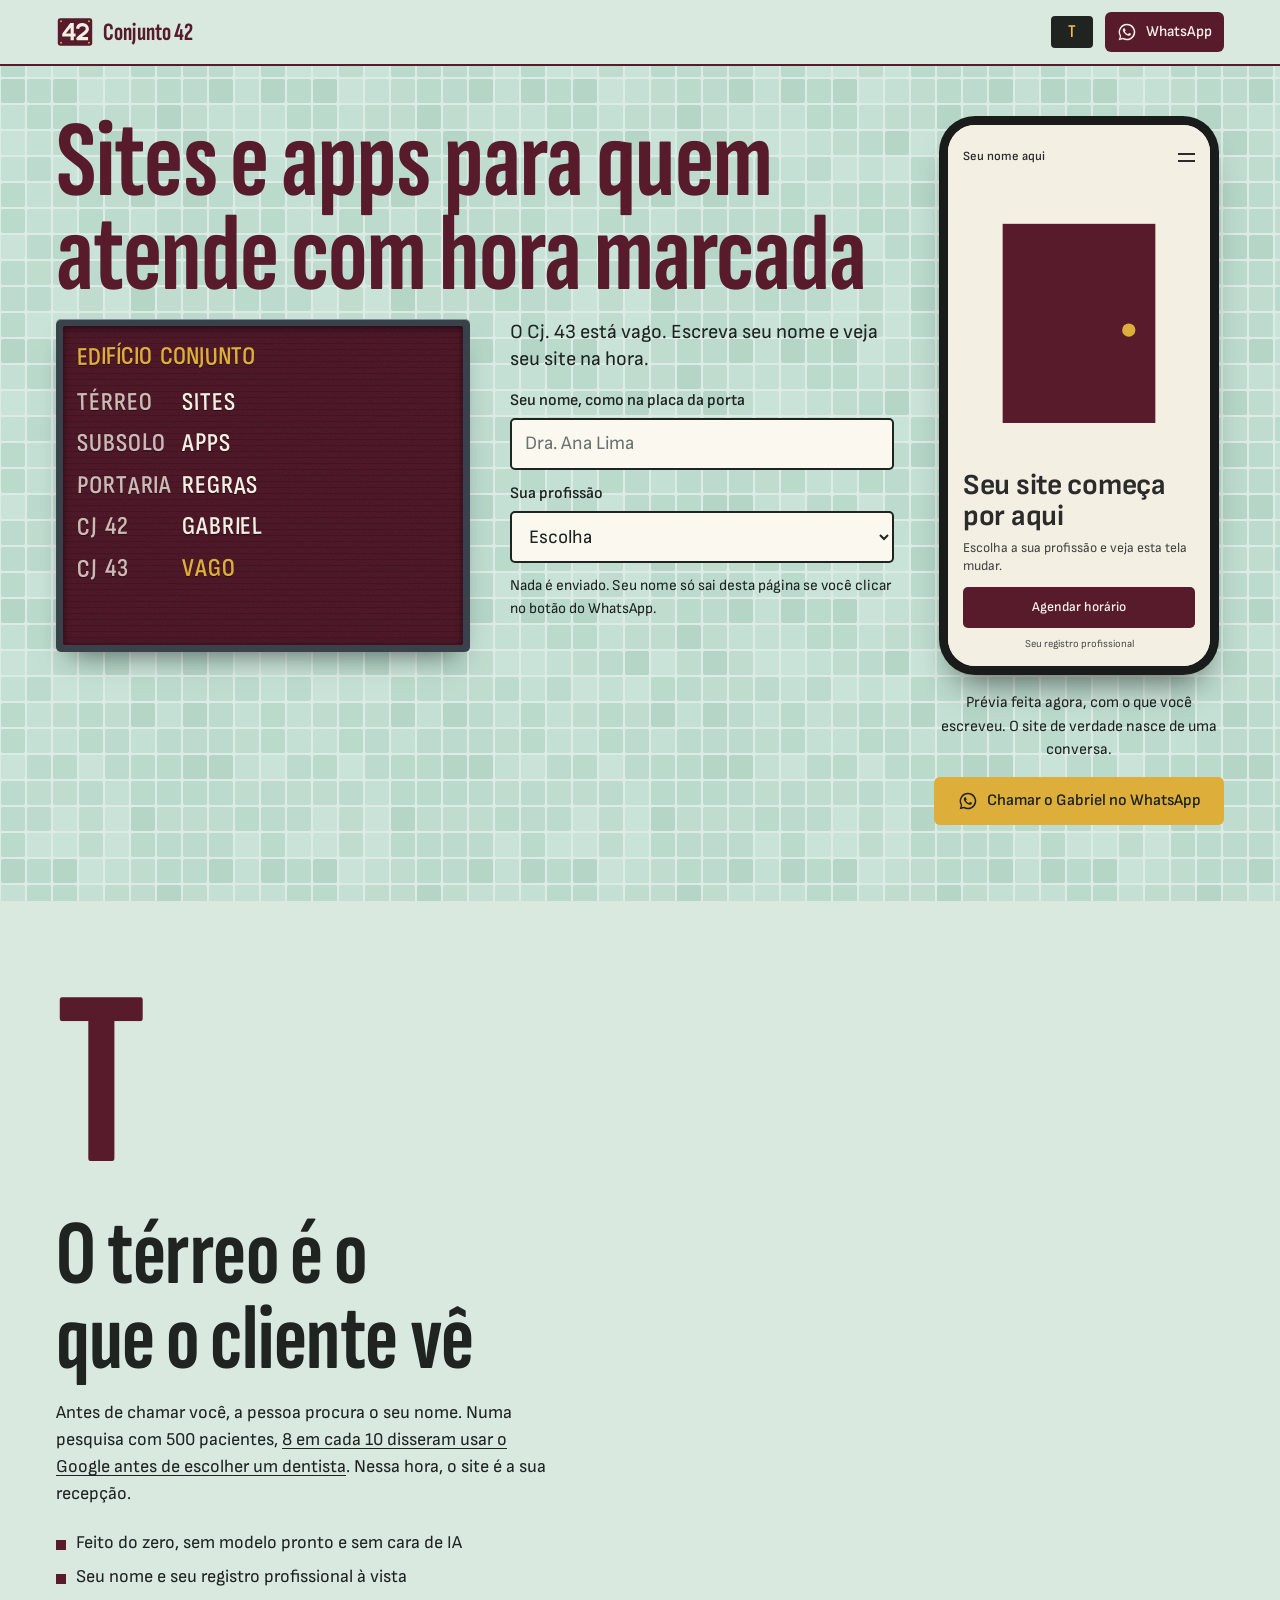
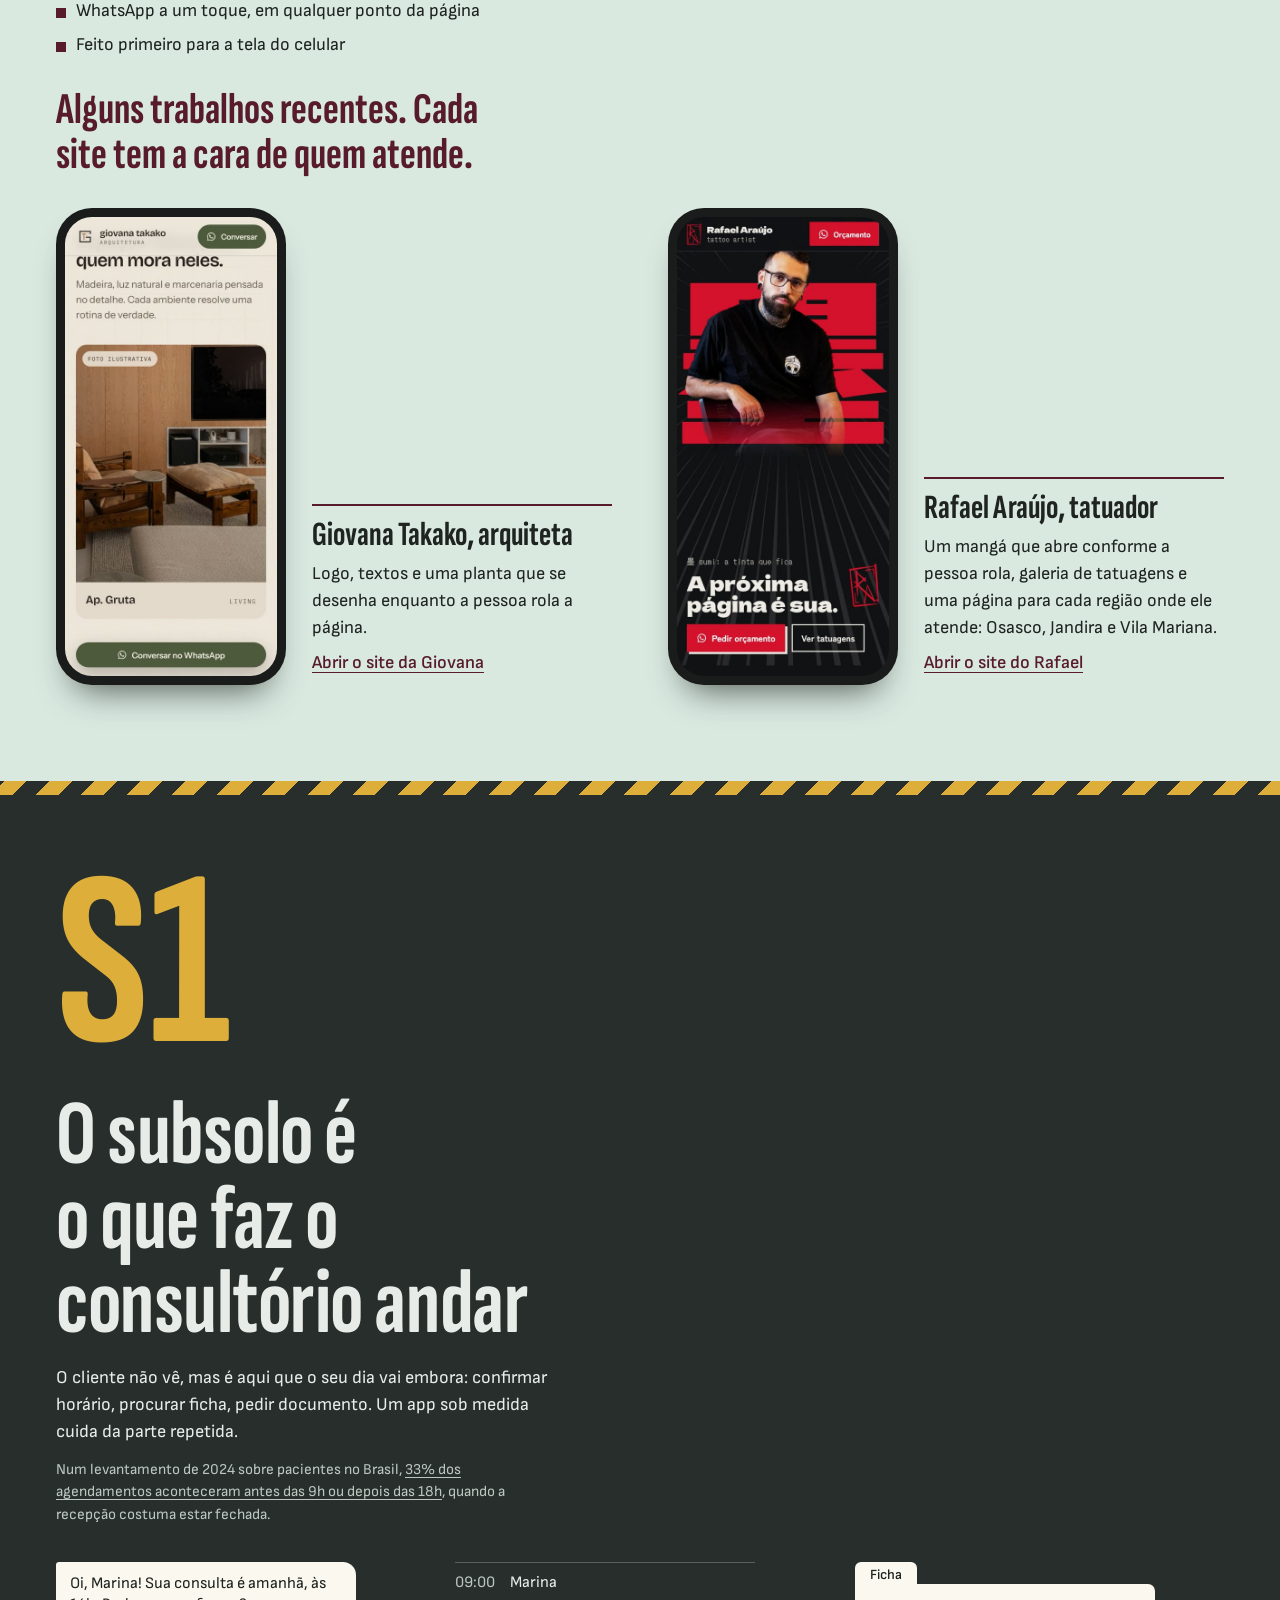
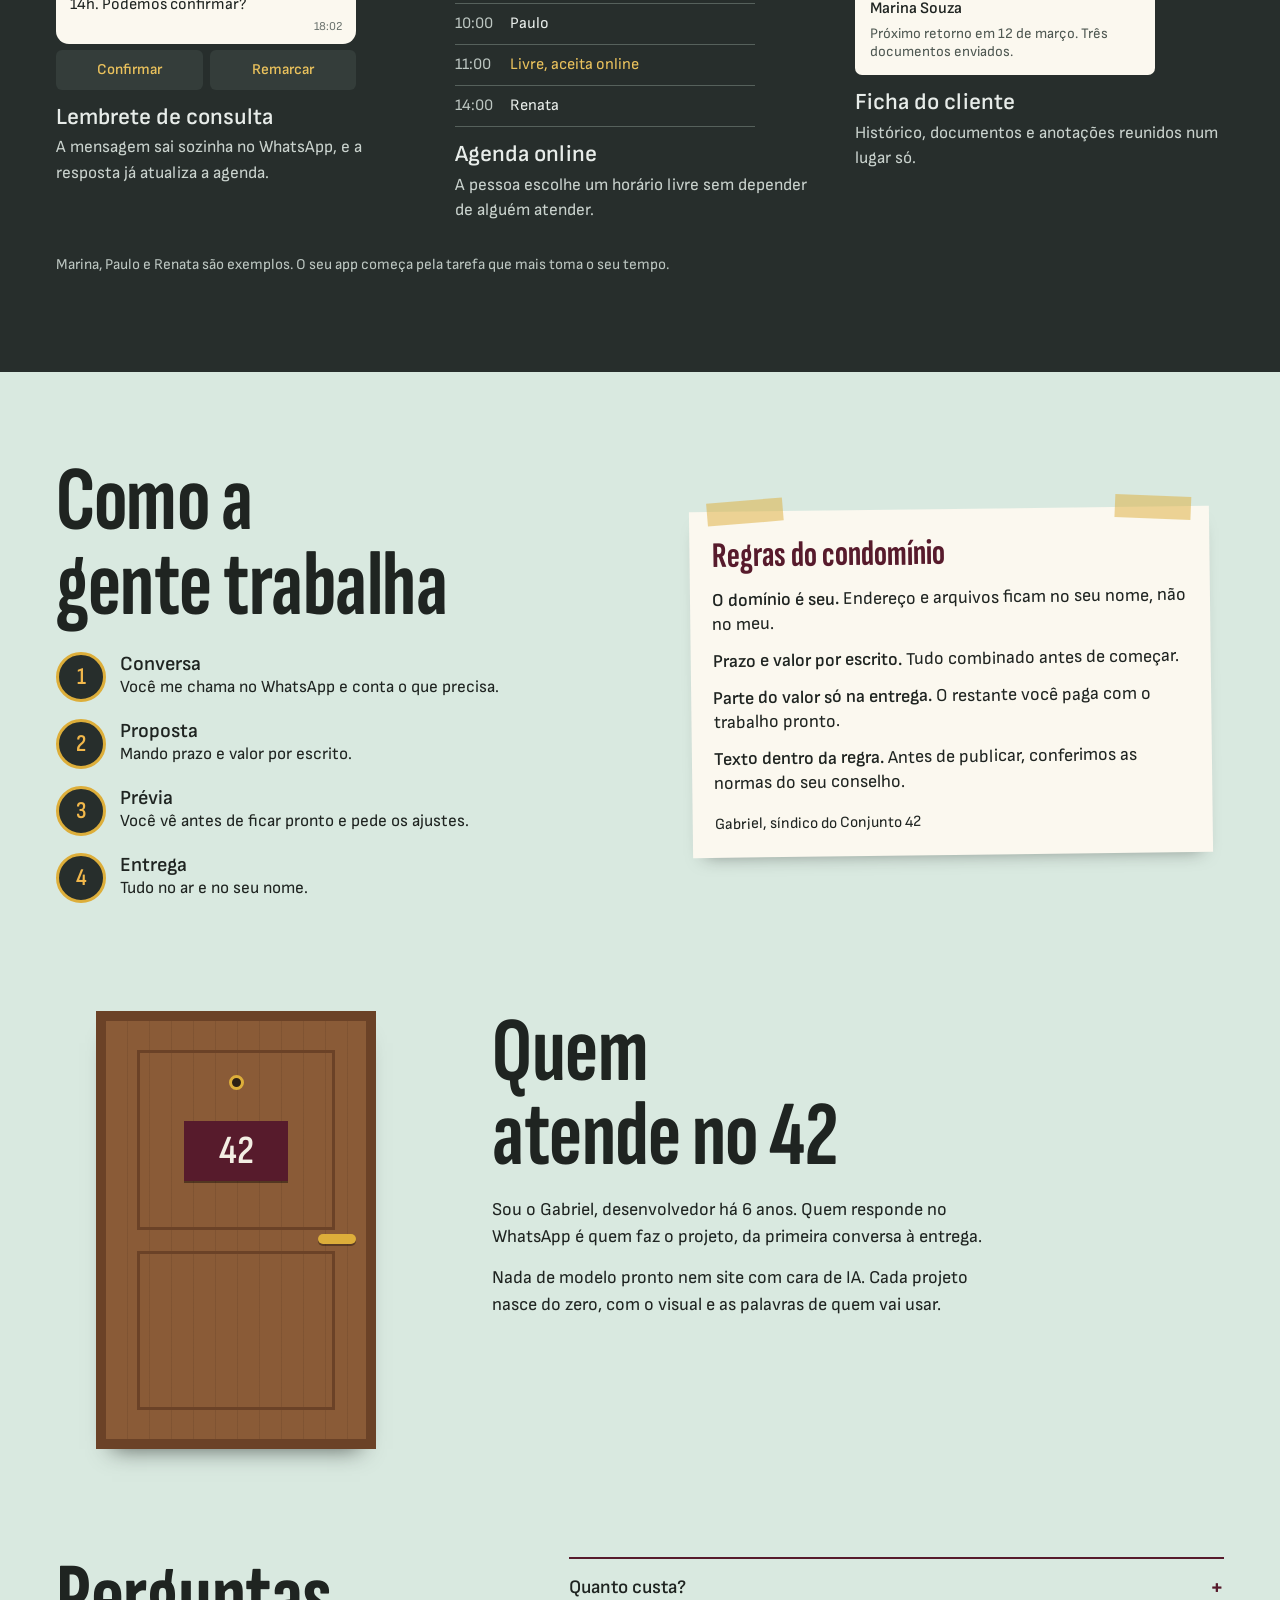
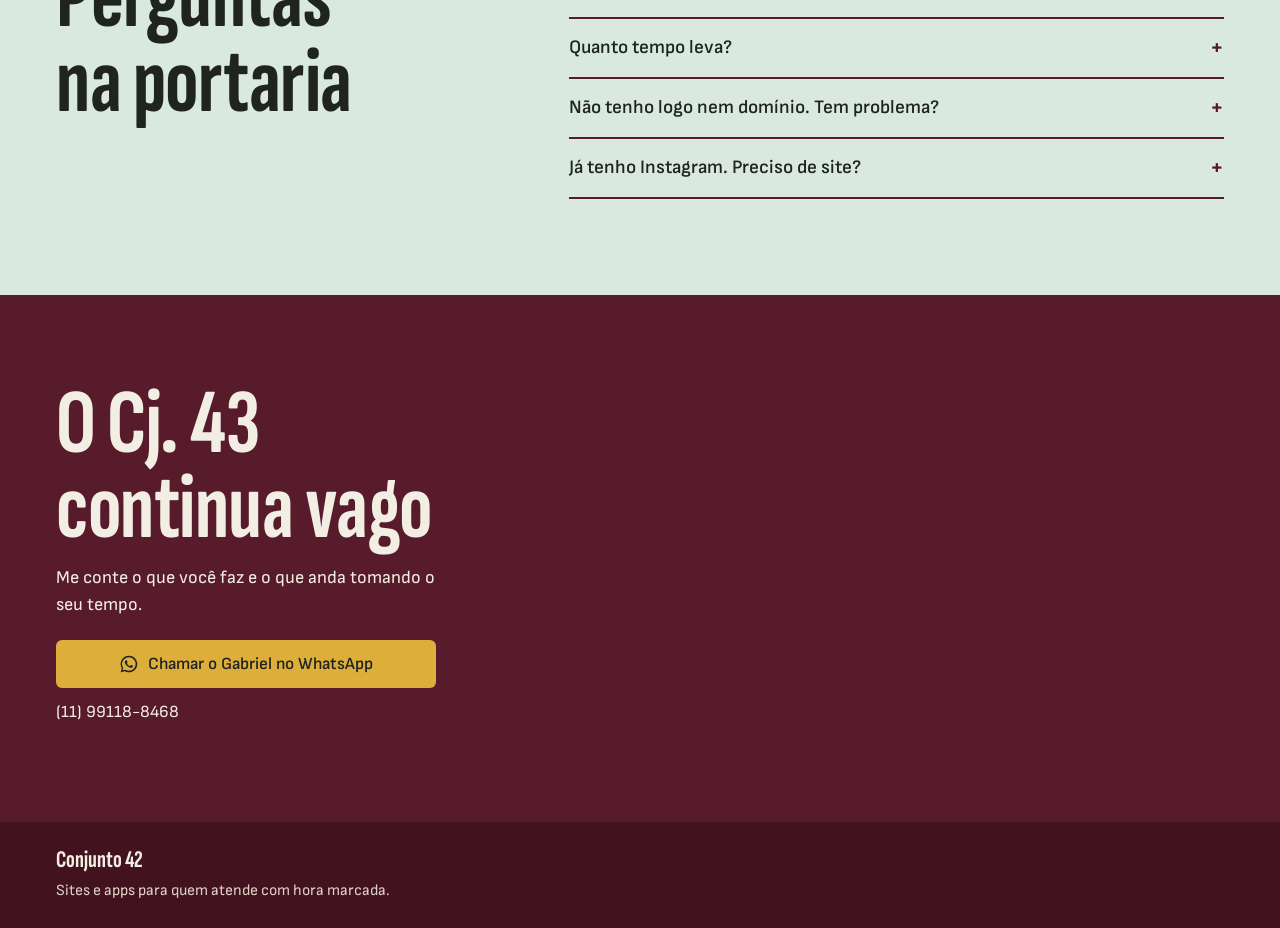
==== commit c919cc8b: "Reforça experiência e o trabalho sem cara de IA nos textos Co-Authored-By: Claude Opus 5.5 <noreply@" ====
--- a/index.html
+++ b/index.html
@@ -305,12 +305,13 @@
       <h2 id="sites-t">O térreo é o que o cliente vê</h2>
       <p style="margin-top:16px">Antes de chamar você, a pessoa procura o seu nome. Numa pesquisa com 500 pacientes, <a href="https://mundodomarketing.com.br/ia-ja-entra-na-jornada-de-escolha-de-dentistas-no-brasil" target="_blank" rel="noopener">8 em cada 10 disseram usar o Google antes de escolher um dentista</a>. Nessa hora, o site é a sua recepção.</p>
       <ul class="inclui">
+        <li>Feito do zero, sem modelo pronto e sem cara de IA</li>
         <li>Seu nome e seu registro profissional à vista</li>
         <li>WhatsApp a um toque, em qualquer ponto da página</li>
         <li>Feito primeiro para a tela do celular</li>
       </ul>
     </div>
-    <p class="casos-nota">Dois trabalhos no ar, gravados da tela de um celular. Repare que um não se parece com o outro.</p>
+    <p class="casos-nota">Alguns trabalhos recentes. Cada site tem a cara de quem atende.</p>
     <div class="casos">
       <article class="caso">
         <div class="fone video-fone"><div class="tela">
@@ -318,7 +319,7 @@
         </div></div>
         <div class="caso-texto">
           <h3>Giovana Takako, arquiteta</h3>
-          <p>Logo, textos e uma planta que se desenha enquanto a pessoa rola a página. As fotos de projeto ainda são provisórias.</p>
+          <p>Logo, textos e uma planta que se desenha enquanto a pessoa rola a página.</p>
           <a class="ligacao" href="https://gabrie345.github.io/giovana-takako/" target="_blank" rel="noopener">Abrir o site da Giovana</a>
         </div>
       </article>
@@ -395,7 +396,7 @@
         <li><b>Parte do valor só na entrega.</b> O restante você paga com o trabalho pronto.</li>
         <li><b>Texto dentro da regra.</b> Antes de publicar, conferimos as normas do seu conselho.</li>
       </ul>
-      <p class="assina">Gabriel, zelador do Conjunto 42</p>
+      <p class="assina">Gabriel, síndico do Conjunto 42</p>
     </aside>
   </div>
 </section>
@@ -409,8 +410,8 @@
     </div>
     <div class="texto">
       <h2 id="quem-t">Quem atende no 42</h2>
-      <p style="margin-top:16px">Oi, eu sou o Gabriel. Quem responde no WhatsApp é quem faz o trabalho, sem atendente no meio.</p>
-      <p>Por enquanto, tenho dois trabalhos para mostrar: o da Giovana e o do Rafael. Prefiro mostrar dois de verdade a dez inventados.</p>
+      <p style="margin-top:16px">Sou o Gabriel, desenvolvedor há 6 anos. Quem responde no WhatsApp é quem faz o projeto, da primeira conversa à entrega.</p>
+      <p>Nada de modelo pronto nem site com cara de IA. Cada projeto nasce do zero, com o visual e as palavras de quem vai usar.</p>
     </div>
   </div>
 </section>
@@ -421,7 +422,7 @@
     <div class="duvidas">
       <details><summary>Quanto custa?</summary><p>Depende do que você precisa. Depois de uma conversa, mando o valor por escrito.</p></details>
       <details><summary>Quanto tempo leva?</summary><p>Também depende do projeto. O prazo vem por escrito, antes de começar.</p></details>
-      <details><summary>Não tenho logo nem domínio. Tem problema?</summary><p>Não. O Conjunto 42 também começou sem isso. A gente resolve junto, e o domínio fica no seu nome.</p></details>
+      <details><summary>Não tenho logo nem domínio. Tem problema?</summary><p>Não. A gente resolve isso junto, e o domínio fica no seu nome.</p></details>
       <details><summary>Já tenho Instagram. Preciso de site?</summary><p>O Instagram mostra o seu dia a dia. O site responde quem procura o seu nome no Google e quer saber como marcar um horário.</p></details>
     </div>
   </div>
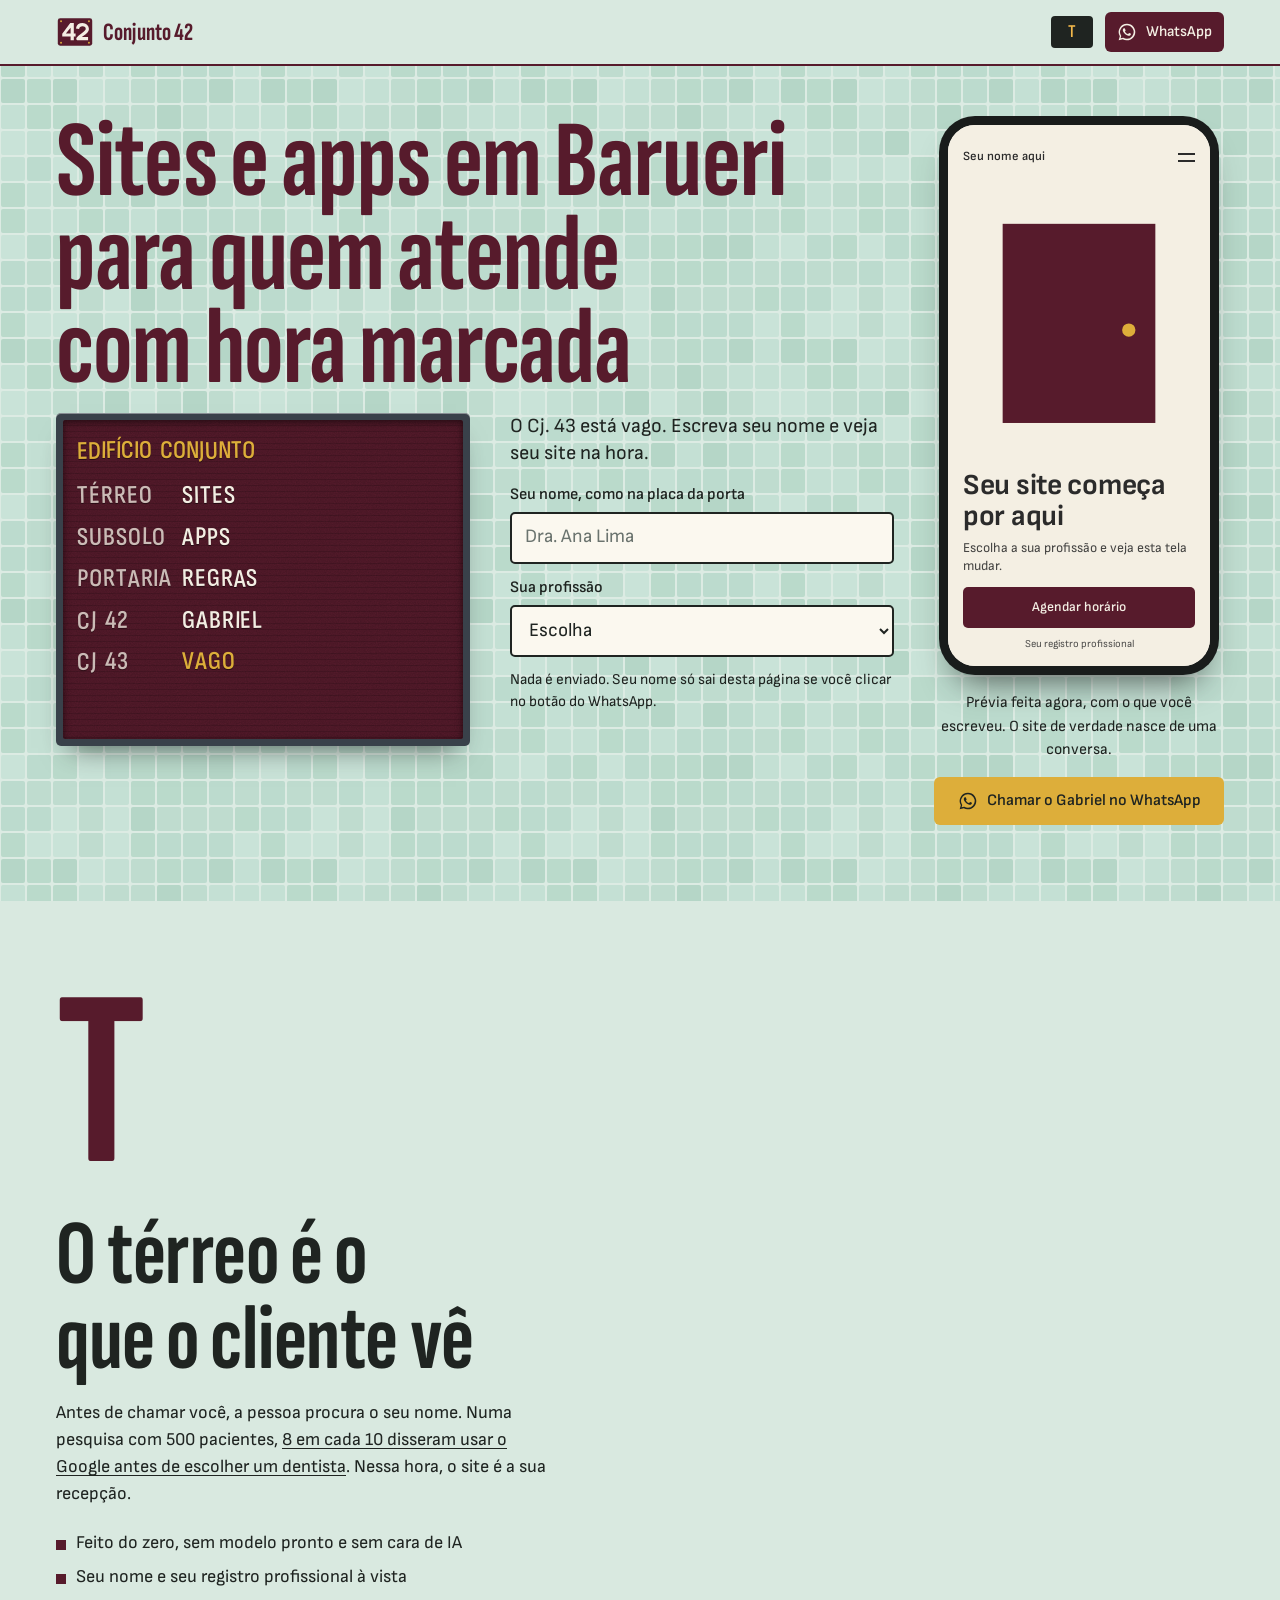
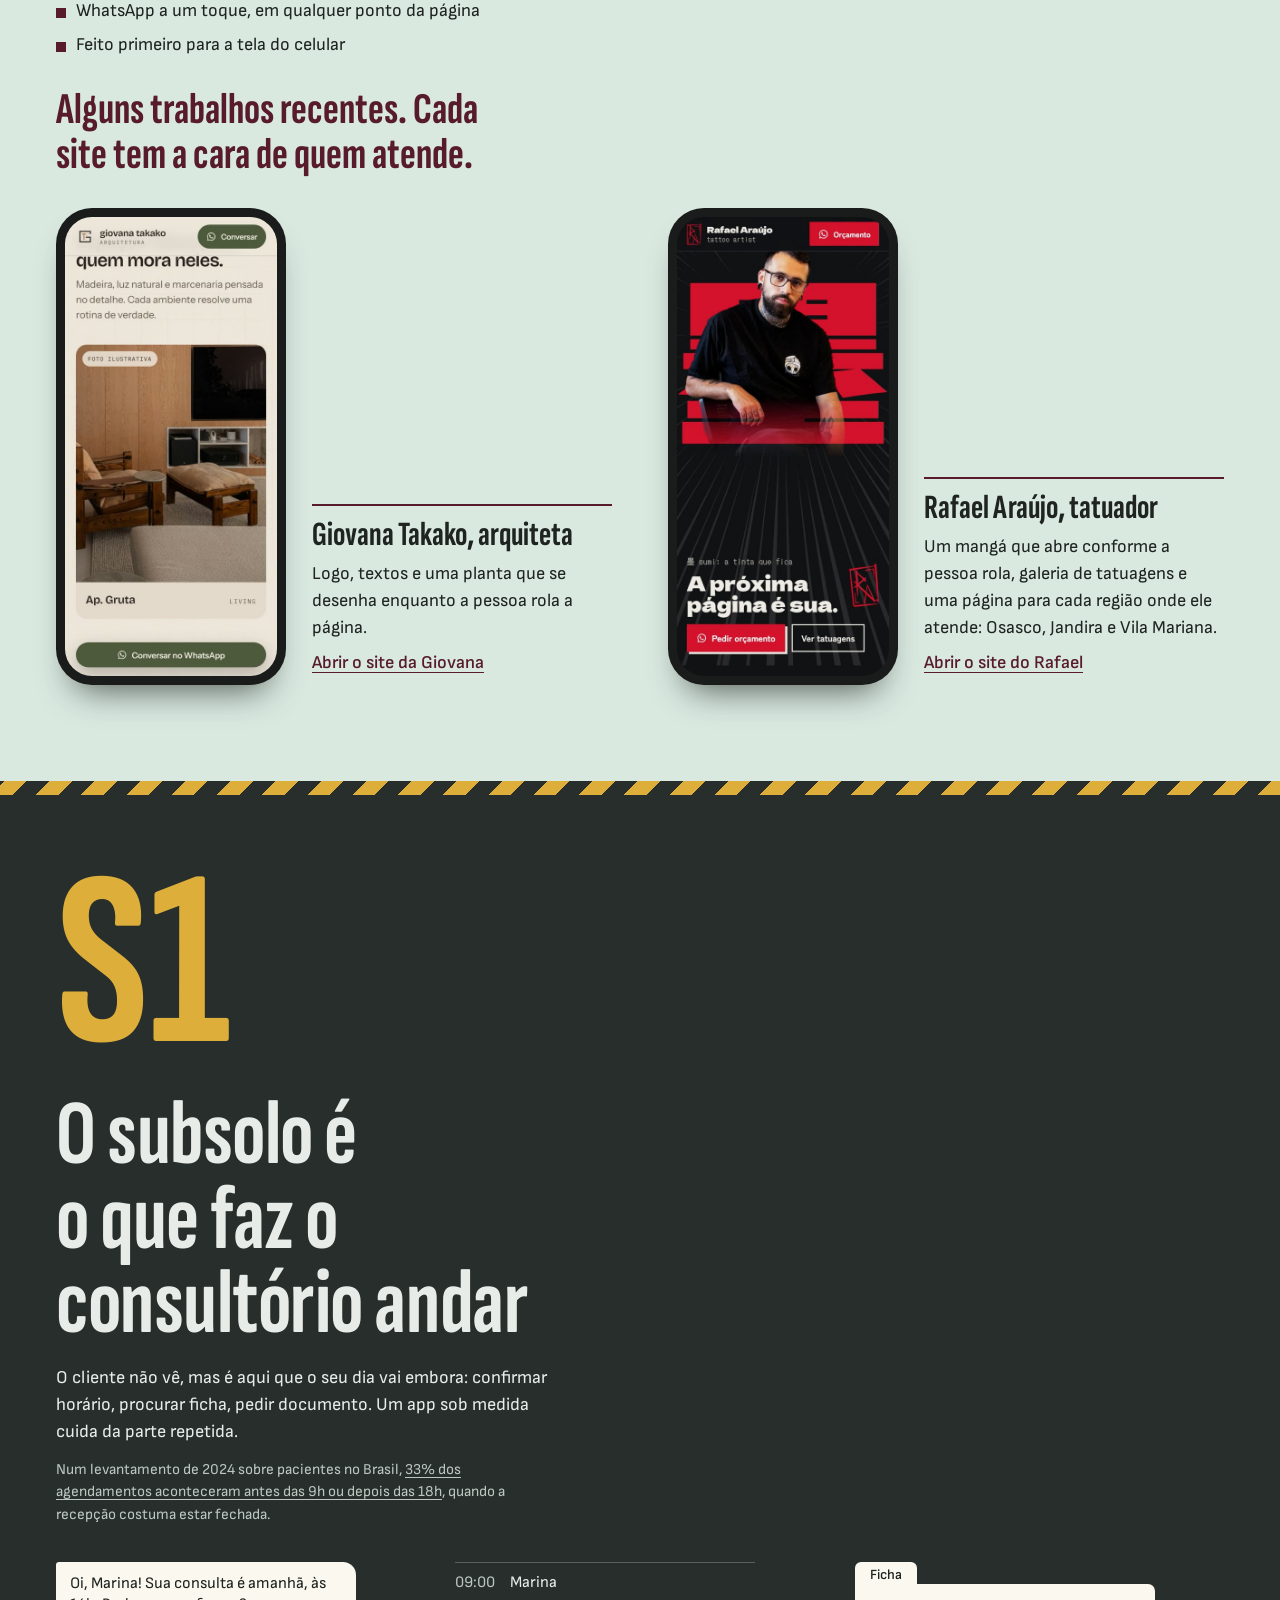
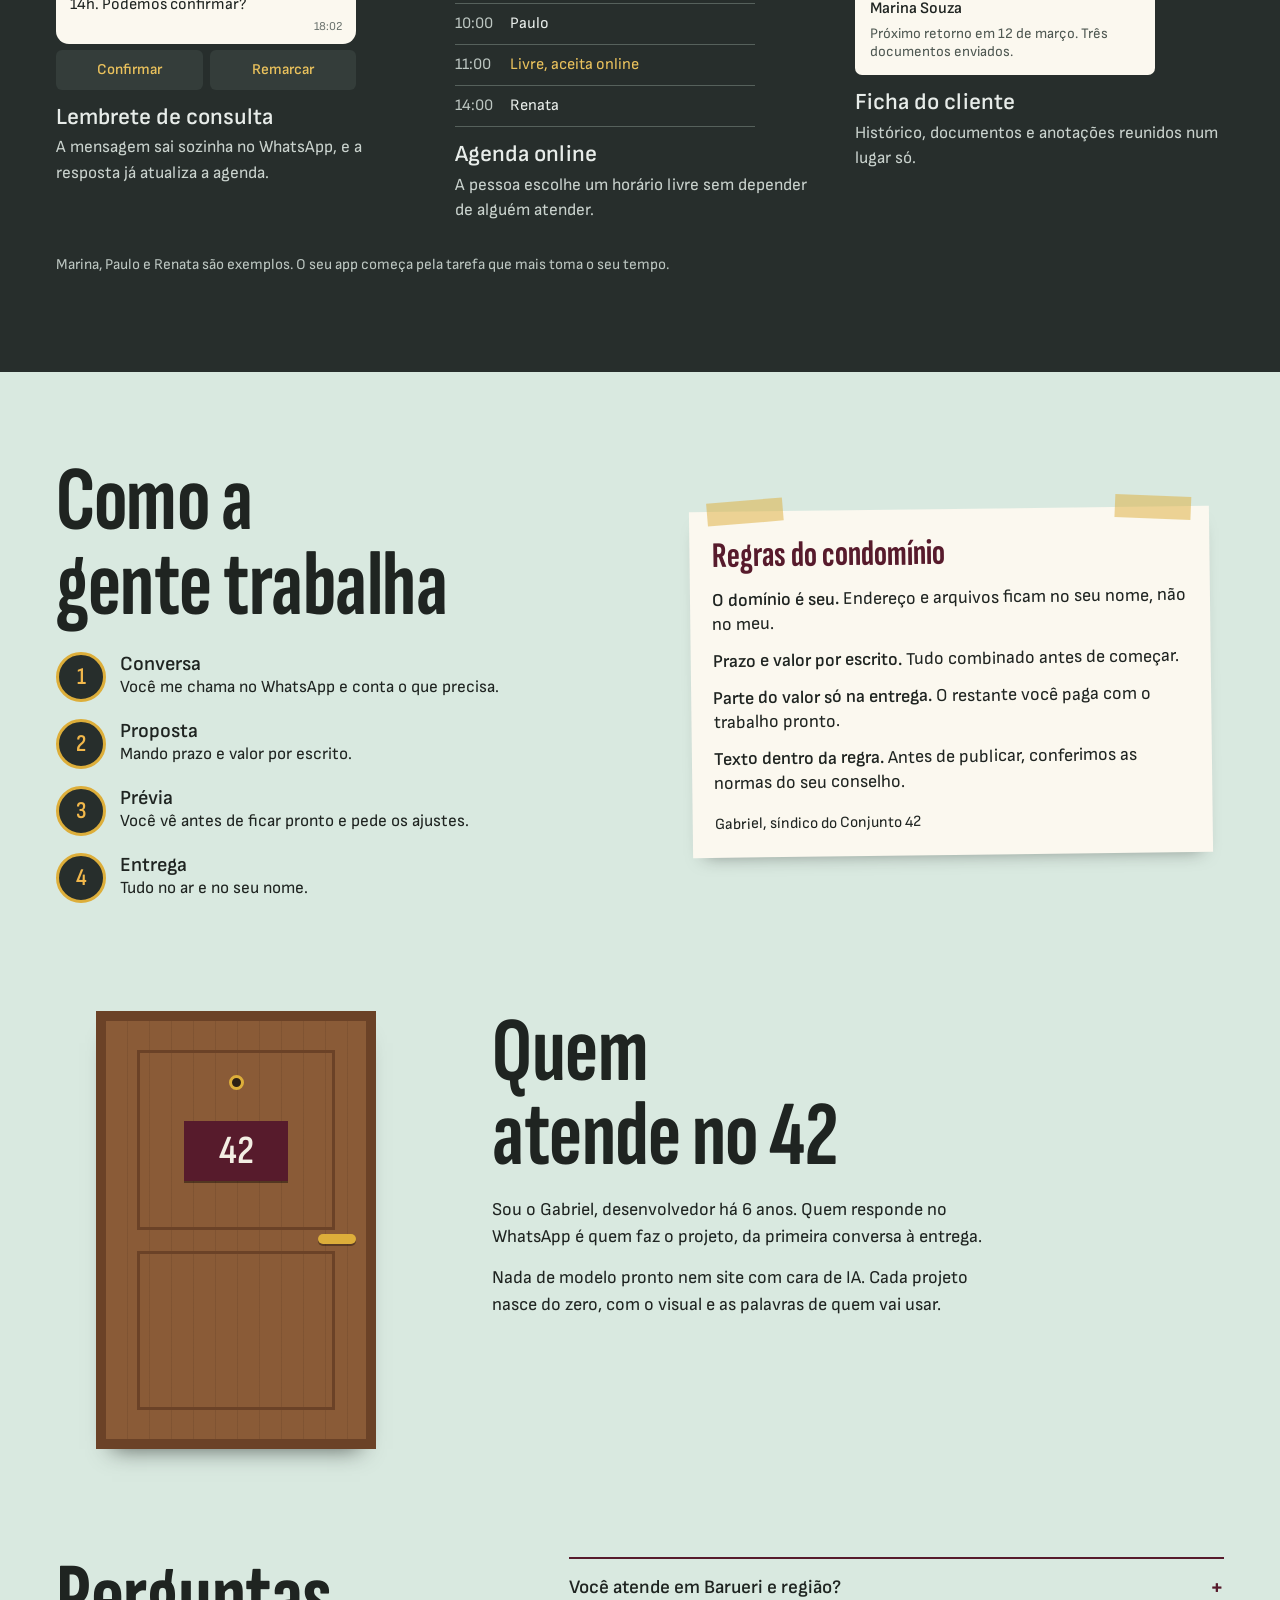
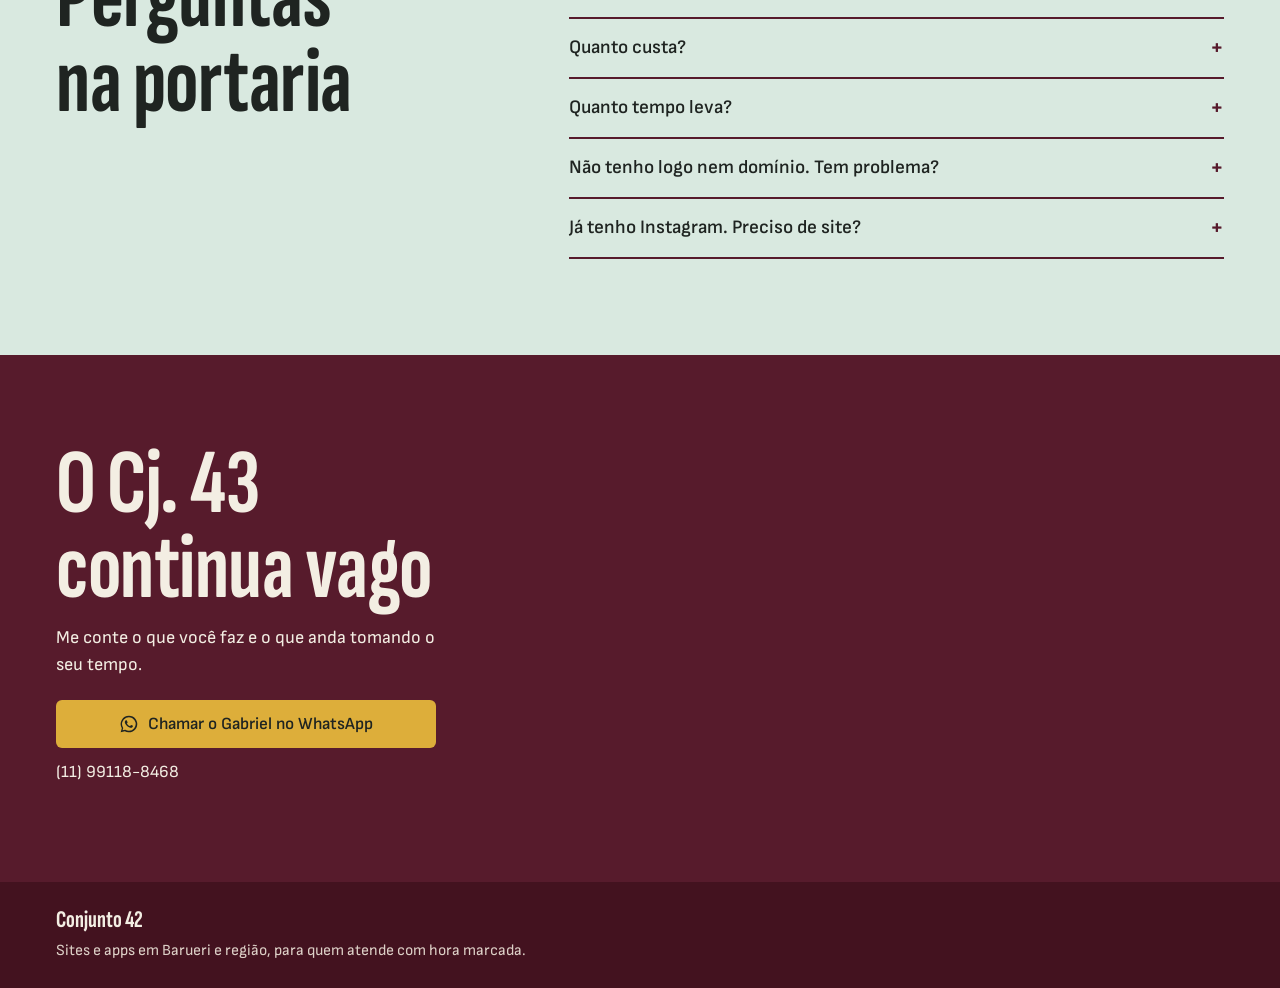
==== commit 7dfb05a2: "SEO local: Barueri e região, dados estruturados e mapa do site Co-Authored-By: Claude Opus 5.5 <nore" ====
--- a/index.html
+++ b/index.html
@@ -3,20 +3,25 @@
 <head>
 <meta charset="utf-8">
 <meta name="viewport" content="width=device-width, initial-scale=1, viewport-fit=cover">
-<title>Conjunto 42: sites e apps para quem atende com hora marcada</title>
-<meta name="description" content="Sites e apps sob medida para dentistas, psicólogos, advogados, arquitetos e quem mais atende com hora marcada. Escreva seu nome e veja uma prévia na hora.">
+<title>Criação de sites e apps em Barueri e região | Conjunto 42</title>
+<meta name="description" content="Sites e apps sob medida em Barueri, Alphaville e região, para quem atende com hora marcada. Feitos do zero por um desenvolvedor com 6 anos de experiência.">
+<meta name="robots" content="index,follow">
 <meta name="theme-color" content="#571B2C">
 <!-- DEPLOY STEP: URL do ar (GitHub Pages); troque quando registrar o domínio -->
 <link rel="canonical" href="https://gabrie345.github.io/conjunto-42/">
-<meta property="og:title" content="Conjunto 42">
-<meta property="og:description" content="Sites e apps para quem atende com hora marcada. Escreva seu nome e veja uma prévia na hora.">
+<meta property="og:site_name" content="Conjunto 42">
+<meta property="og:title" content="Criação de sites e apps em Barueri e região">
+<meta property="og:description" content="Sites e apps sob medida para quem atende com hora marcada. Escreva seu nome e veja uma prévia na hora.">
 <meta property="og:type" content="website">
 <meta property="og:locale" content="pt_BR">
 <meta property="og:image:width" content="1200">
 <meta property="og:image:height" content="630">
 <meta property="og:url" content="https://gabrie345.github.io/conjunto-42/">
 <meta property="og:image" content="https://gabrie345.github.io/conjunto-42/assets/og.jpg">
+<meta name="twitter:card" content="summary_large_image">
 <link rel="icon" href="assets/logo.svg" type="image/svg+xml">
+<link rel="apple-touch-icon" href="assets/icone-180.png">
+<script type="application/ld+json">{"@context":"https://schema.org","@graph":[{"@type":"ProfessionalService","@id":"https://gabrie345.github.io/conjunto-42/#empresa","name":"Conjunto 42","url":"https://gabrie345.github.io/conjunto-42/","logo":"https://gabrie345.github.io/conjunto-42/assets/icone-512.png","image":"https://gabrie345.github.io/conjunto-42/assets/og.jpg","telephone":"+55-11-99118-8468","description":"Sites e apps sob medida em Barueri e região, para quem atende com hora marcada.","founder":{"@type":"Person","name":"Gabriel","jobTitle":"Desenvolvedor"},"knowsLanguage":"pt-BR","areaServed":[{"@type":"City","name":"Barueri"},{"@type":"Place","name":"Alphaville"},{"@type":"City","name":"Santana de Parnaíba"},{"@type":"City","name":"Osasco"},{"@type":"City","name":"Carapicuíba"},{"@type":"City","name":"Jandira"}]},{"@type":"WebSite","@id":"https://gabrie345.github.io/conjunto-42/#site","url":"https://gabrie345.github.io/conjunto-42/","name":"Conjunto 42","inLanguage":"pt-BR","publisher":{"@id":"https://gabrie345.github.io/conjunto-42/#empresa"}}]}</script>
 <link rel="preconnect" href="https://fonts.googleapis.com">
 <link rel="preconnect" href="https://fonts.gstatic.com" crossorigin>
 <link href="https://fonts.googleapis.com/css2?family=Sofia+Sans+Condensed:wght@600&family=Sofia+Sans+Extra+Condensed:wght@700&family=Sofia+Sans:wght@400;600&display=swap" rel="stylesheet">
@@ -253,7 +258,7 @@
 
 <section class="portaria" id="portaria" data-andar="T" aria-labelledby="titulo">
   <div class="portaria-grade">
-    <h1 id="titulo">Sites e apps para quem atende com hora marcada</h1>
+    <h1 id="titulo">Sites e apps em Barueri para quem atende com hora marcada</h1>
 
     <nav class="quadro" id="quadro" aria-label="Quadro de salas: índice do site">
       <div class="feltro">
@@ -420,6 +425,7 @@
   <div class="andar-grade duvidas-grade">
     <h2 id="duvidas-t">Perguntas na portaria</h2>
     <div class="duvidas">
+      <details><summary>Você atende em Barueri e região?</summary><p>Sim. Atendo Barueri, Alphaville, Santana de Parnaíba, Osasco, Carapicuíba e Jandira. A conversa começa pelo WhatsApp.</p></details>
       <details><summary>Quanto custa?</summary><p>Depende do que você precisa. Depois de uma conversa, mando o valor por escrito.</p></details>
       <details><summary>Quanto tempo leva?</summary><p>Também depende do projeto. O prazo vem por escrito, antes de começar.</p></details>
       <details><summary>Não tenho logo nem domínio. Tem problema?</summary><p>Não. A gente resolve isso junto, e o domínio fica no seu nome.</p></details>
@@ -443,7 +449,7 @@
 <footer>
   <div class="rodape">
     <b>Conjunto 42</b>
-    <span>Sites e apps para quem atende com hora marcada.</span>
+    <span>Sites e apps em Barueri e região, para quem atende com hora marcada.</span>
   </div>
 </footer>
 
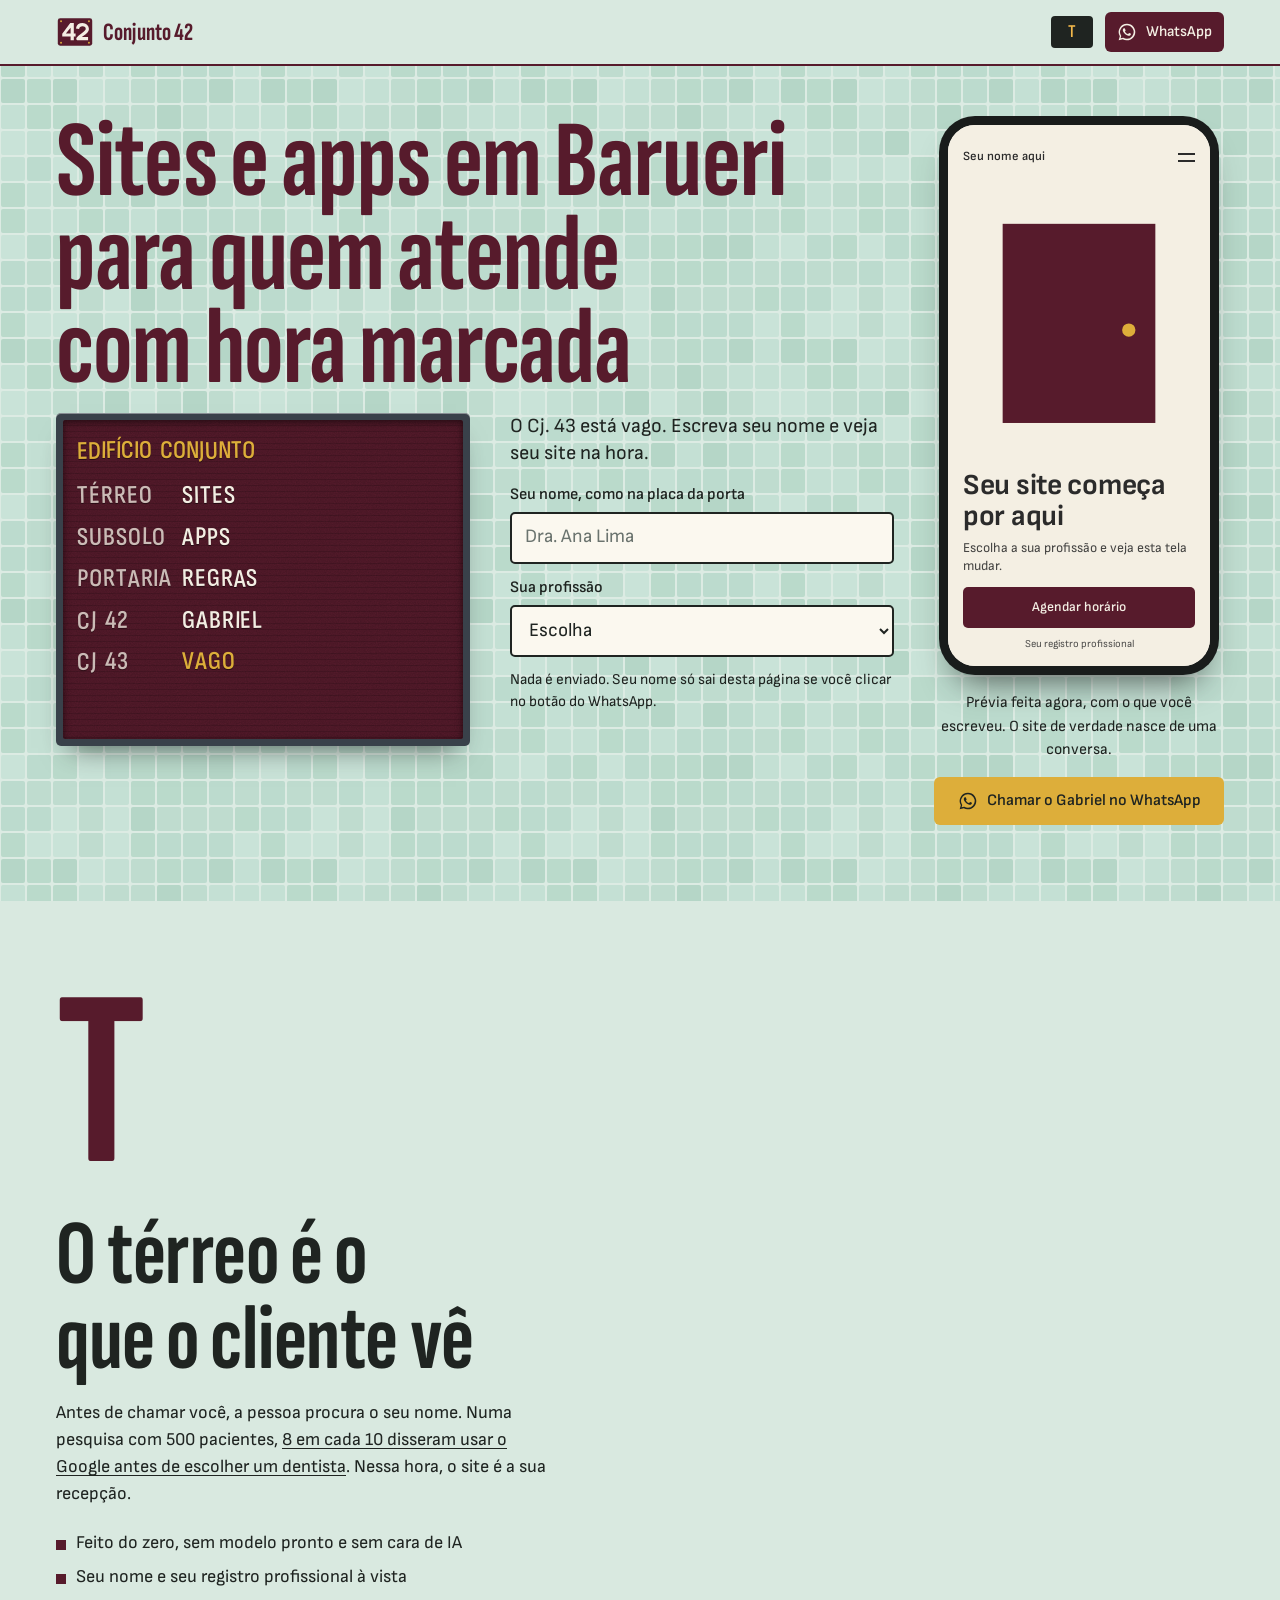
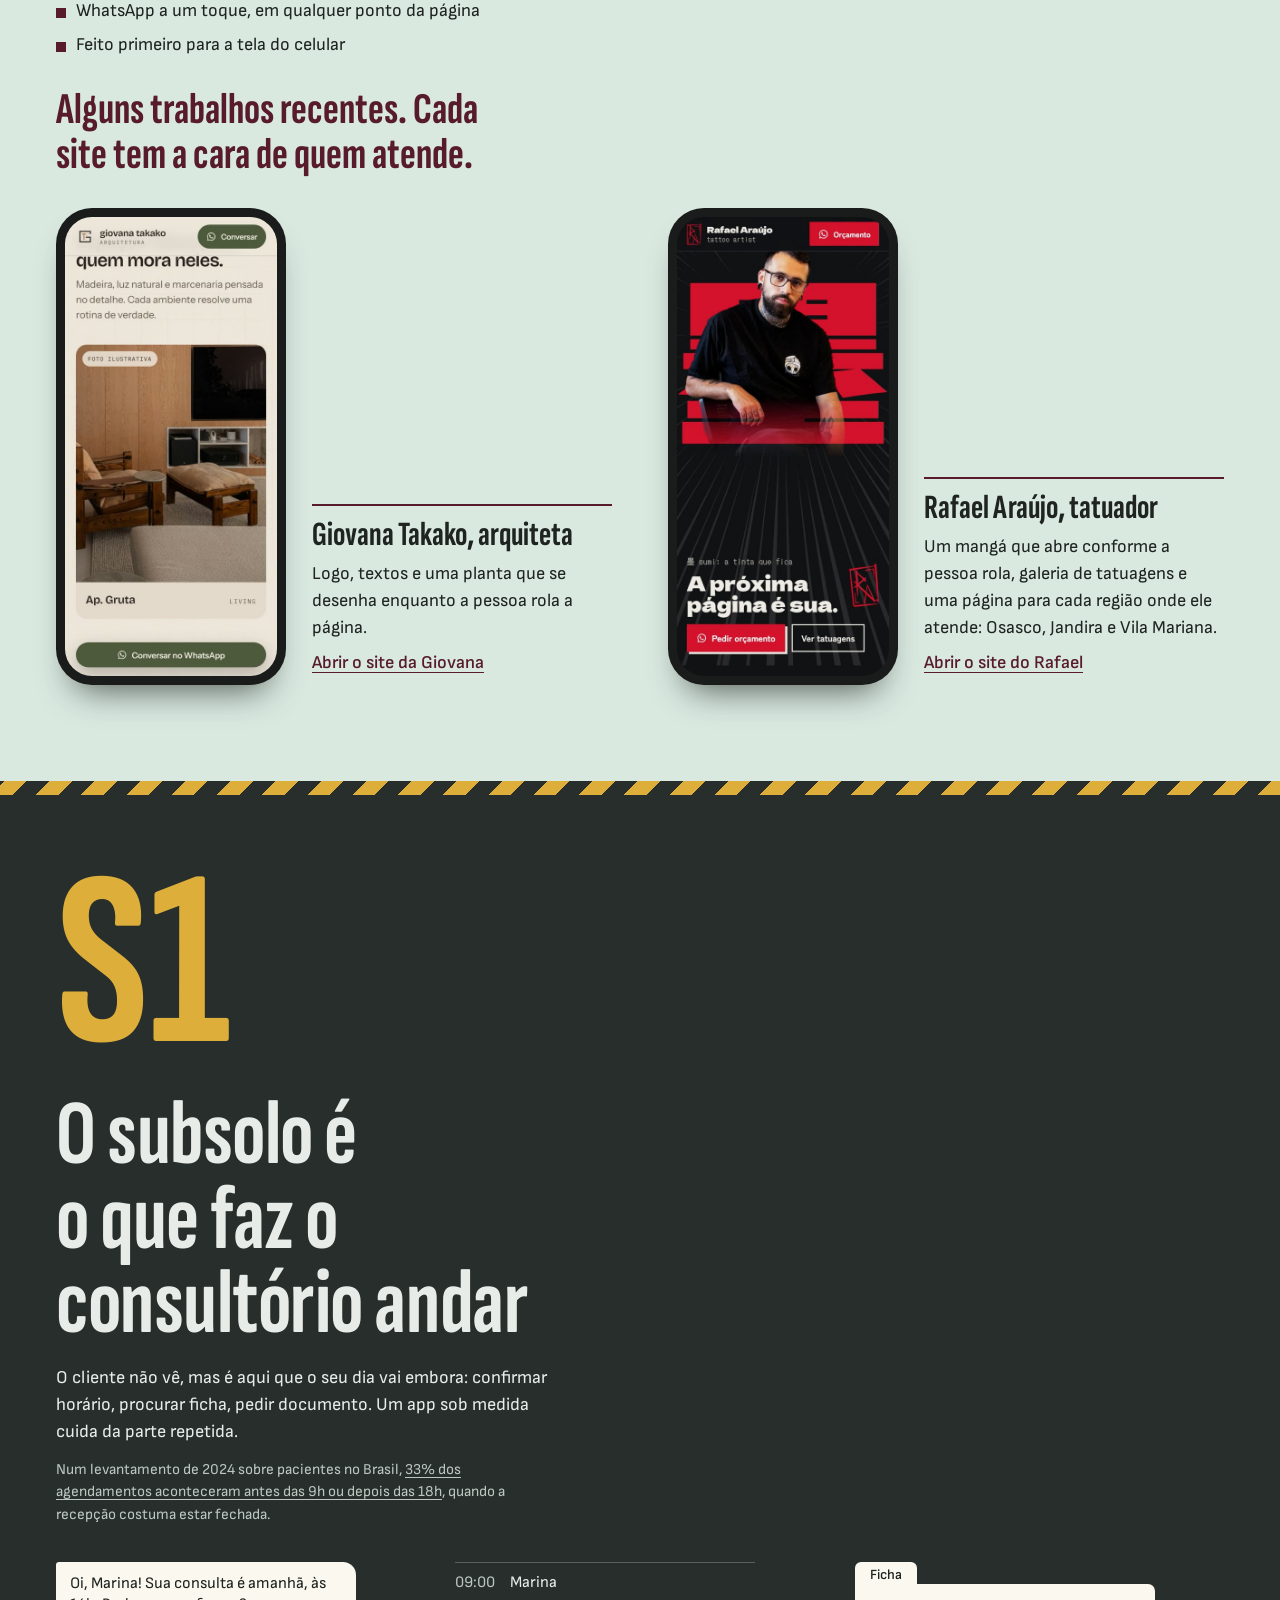
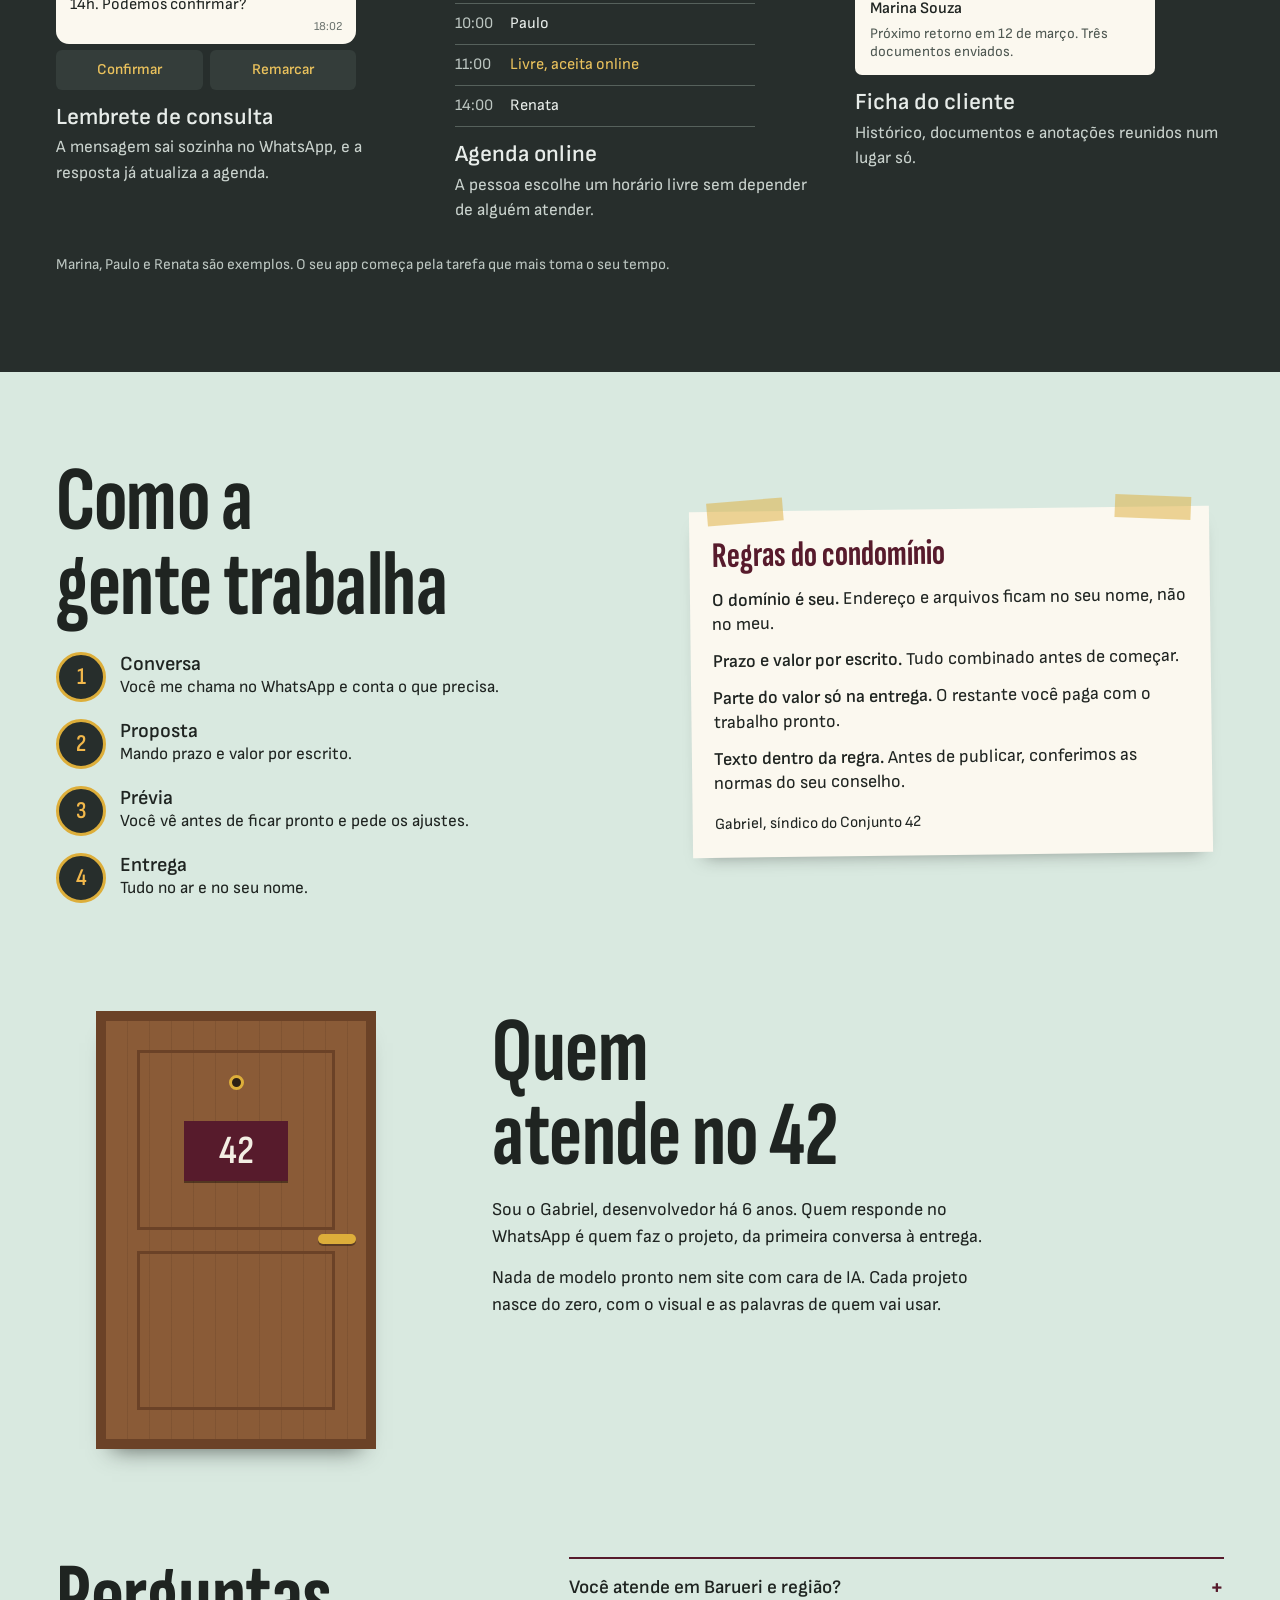
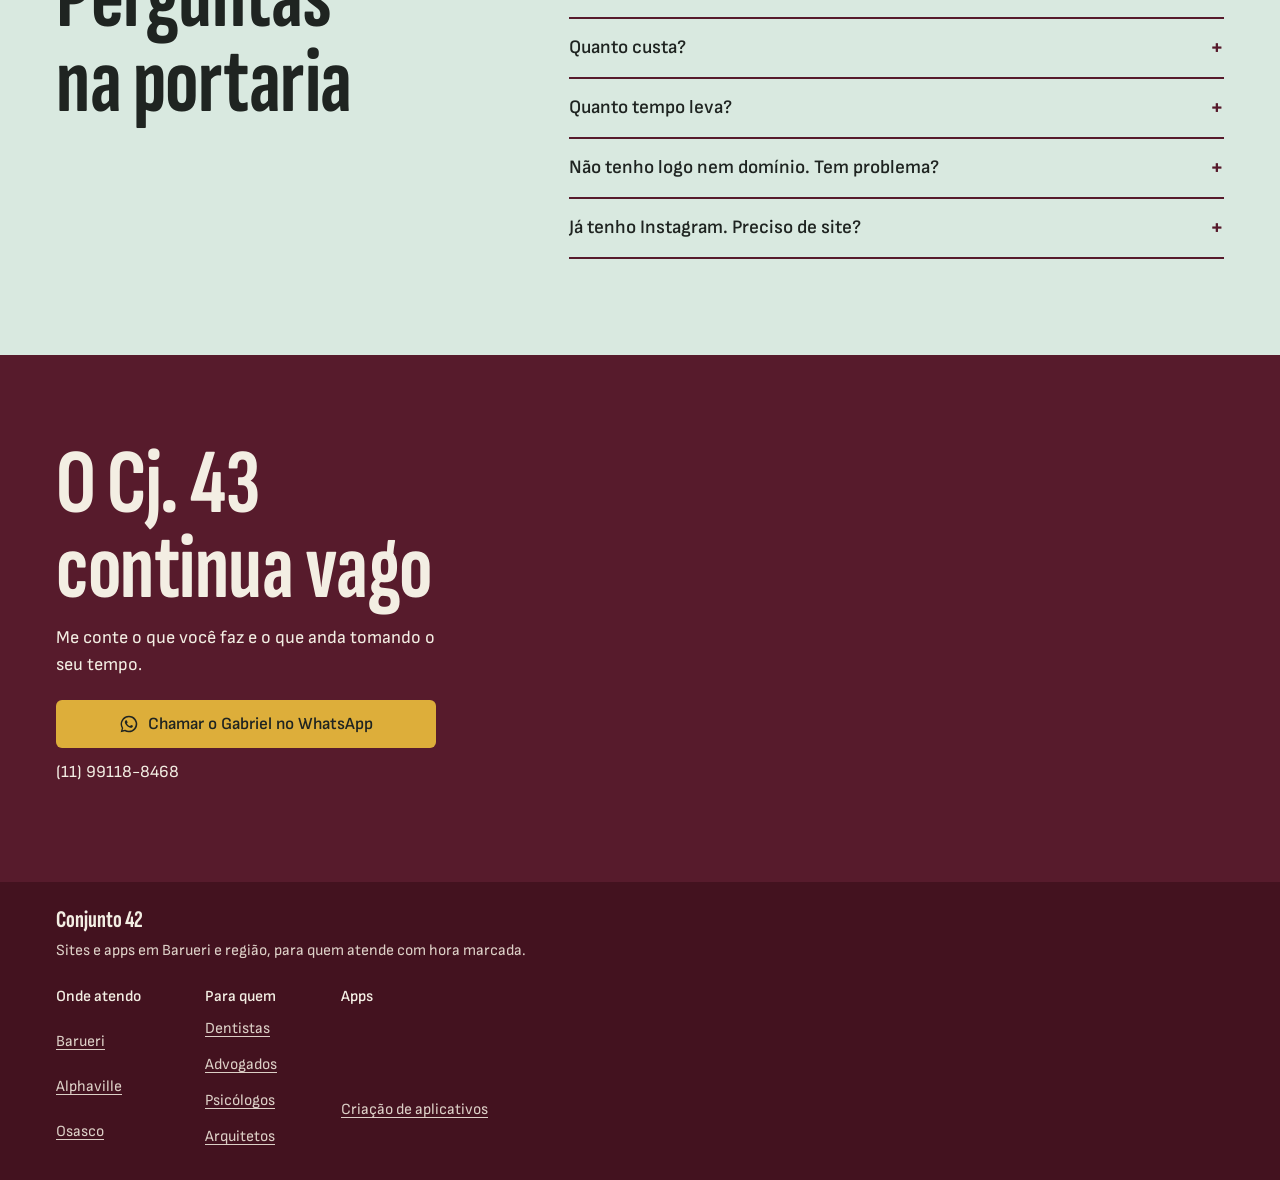
==== commit 215c67fd: "Páginas por cidade, por profissão e de aplicativos Co-Authored-By: Claude Opus 5.5 <noreply@anthropi" ====
--- a/index.html
+++ b/index.html
@@ -208,6 +208,11 @@
 footer{background:var(--vinho-fundo);color:#DCCFC6;padding:26px var(--margem) calc(26px + env(safe-area-inset-bottom))}
 .rodape{max-width:1240px;margin:0 auto;display:grid;gap:7px;font-size:15.5px}
 .rodape b{font:700 24px/1 var(--f-sinal);color:var(--letra)}
+.rodape-nav{display:grid;gap:18px;margin-top:16px}
+.rodape-nav div{display:grid;justify-items:start}
+.rodape-nav strong{font-weight:600;color:var(--letra);margin-bottom:2px}
+.rodape-nav a{display:inline-flex;align-items:center;min-height:36px;text-underline-offset:3px}
+@media (min-width:640px){.rodape-nav{grid-template-columns:repeat(3,auto);justify-content:start;column-gap:64px}}
 
 .flutuante{position:fixed;right:var(--margem);bottom:max(14px,env(safe-area-inset-bottom));z-index:30;box-shadow:0 8px 18px -8px rgba(0,0,0,.6);visibility:hidden;opacity:0;transform:translateY(10px);transition:opacity .2s ease,transform .2s ease,visibility .2s}
 .flutuante.ver{visibility:visible;opacity:1;transform:none}
@@ -425,7 +430,7 @@
   <div class="andar-grade duvidas-grade">
     <h2 id="duvidas-t">Perguntas na portaria</h2>
     <div class="duvidas">
-      <details><summary>Você atende em Barueri e região?</summary><p>Sim. Atendo Barueri, Alphaville, Santana de Parnaíba, Osasco, Carapicuíba e Jandira. A conversa começa pelo WhatsApp.</p></details>
+      <details><summary>Você atende em Barueri e região?</summary><p>Sim. Atendo <a href="criacao-de-sites-barueri/">Barueri</a>, <a href="criacao-de-sites-alphaville/">Alphaville</a>, Santana de Parnaíba, <a href="criacao-de-sites-osasco/">Osasco</a>, Carapicuíba e Jandira. A conversa começa pelo WhatsApp.</p></details>
       <details><summary>Quanto custa?</summary><p>Depende do que você precisa. Depois de uma conversa, mando o valor por escrito.</p></details>
       <details><summary>Quanto tempo leva?</summary><p>Também depende do projeto. O prazo vem por escrito, antes de começar.</p></details>
       <details><summary>Não tenho logo nem domínio. Tem problema?</summary><p>Não. A gente resolve isso junto, e o domínio fica no seu nome.</p></details>
@@ -450,6 +455,7 @@
   <div class="rodape">
     <b>Conjunto 42</b>
     <span>Sites e apps em Barueri e região, para quem atende com hora marcada.</span>
+    <nav class="rodape-nav" aria-label="Páginas do site"><div><strong>Onde atendo</strong><a href="criacao-de-sites-barueri/">Barueri</a><a href="criacao-de-sites-alphaville/">Alphaville</a><a href="criacao-de-sites-osasco/">Osasco</a></div><div><strong>Para quem</strong><a href="site-para-dentista/">Dentistas</a><a href="site-para-advogado/">Advogados</a><a href="site-para-psicologo/">Psicólogos</a><a href="site-para-arquiteto/">Arquitetos</a></div><div><strong>Apps</strong><a href="criacao-de-aplicativos-barueri/">Criação de aplicativos</a></div></nav>
   </div>
 </footer>
 
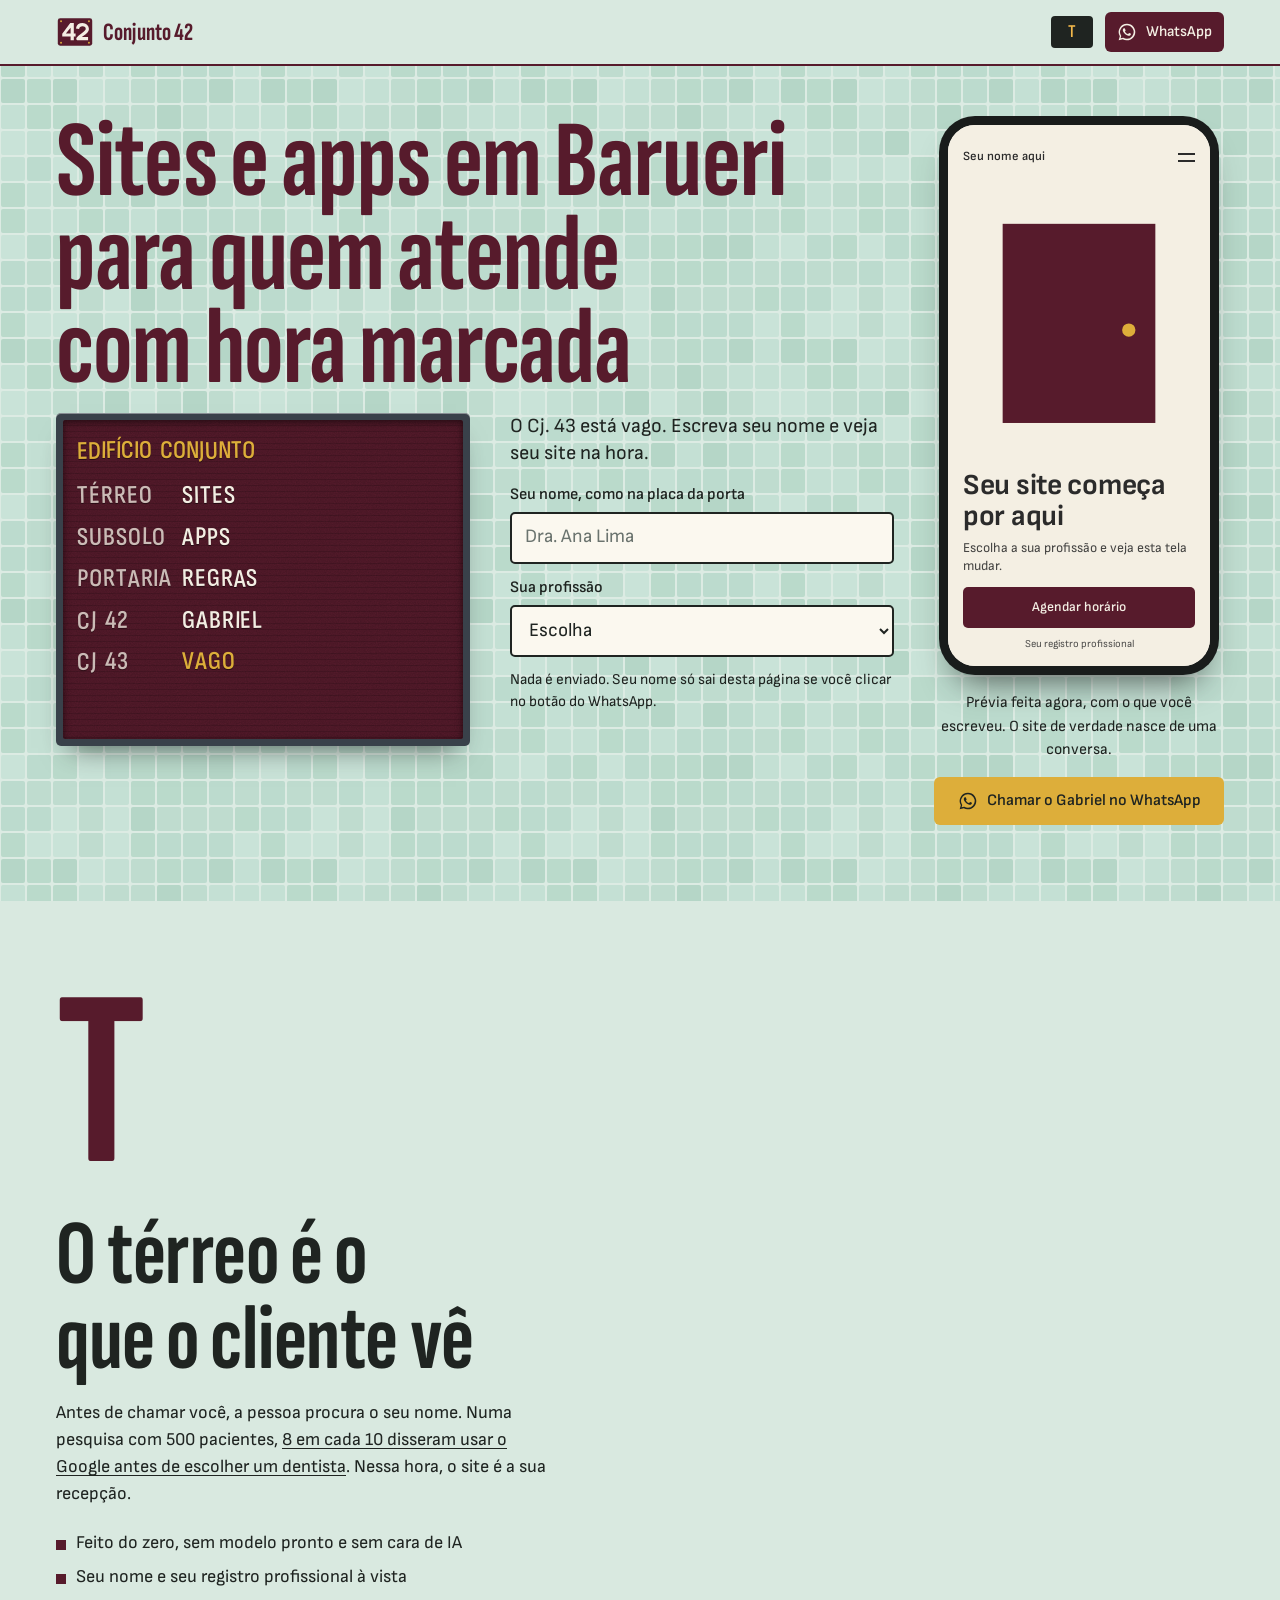
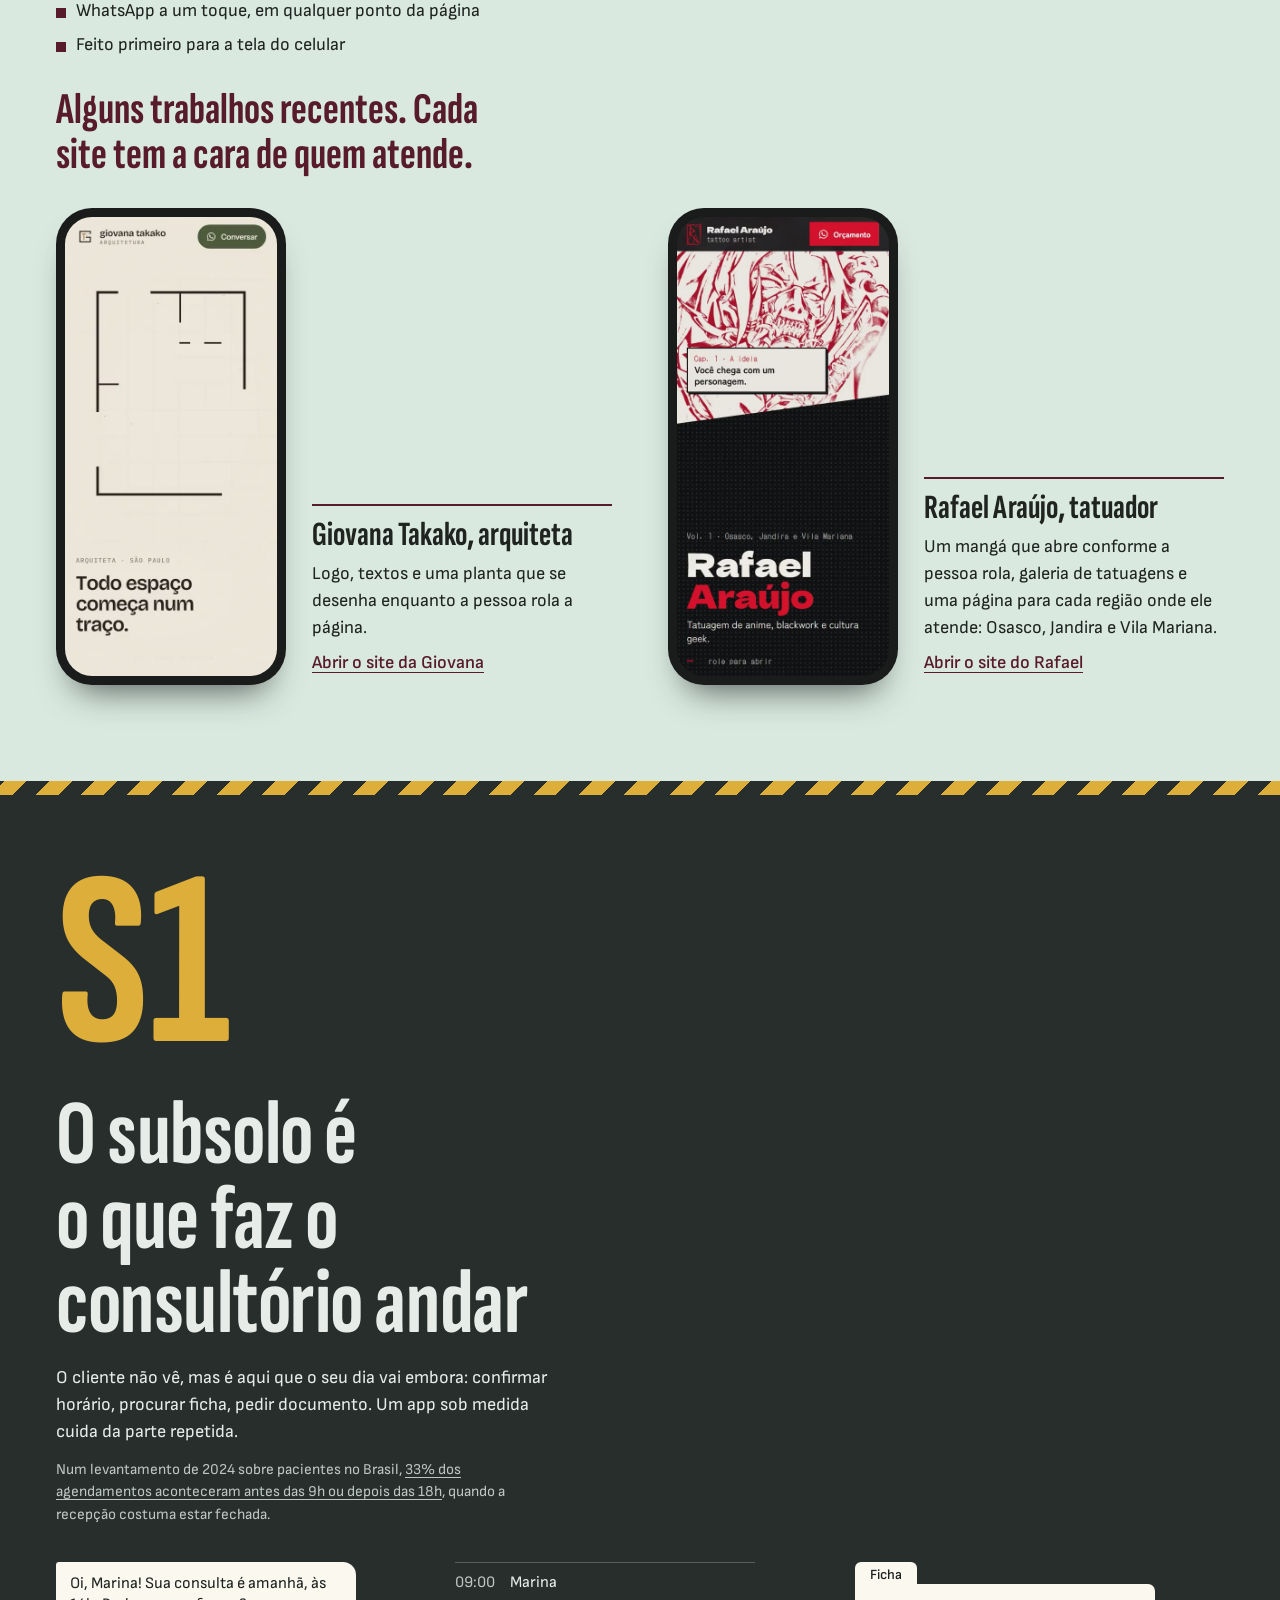
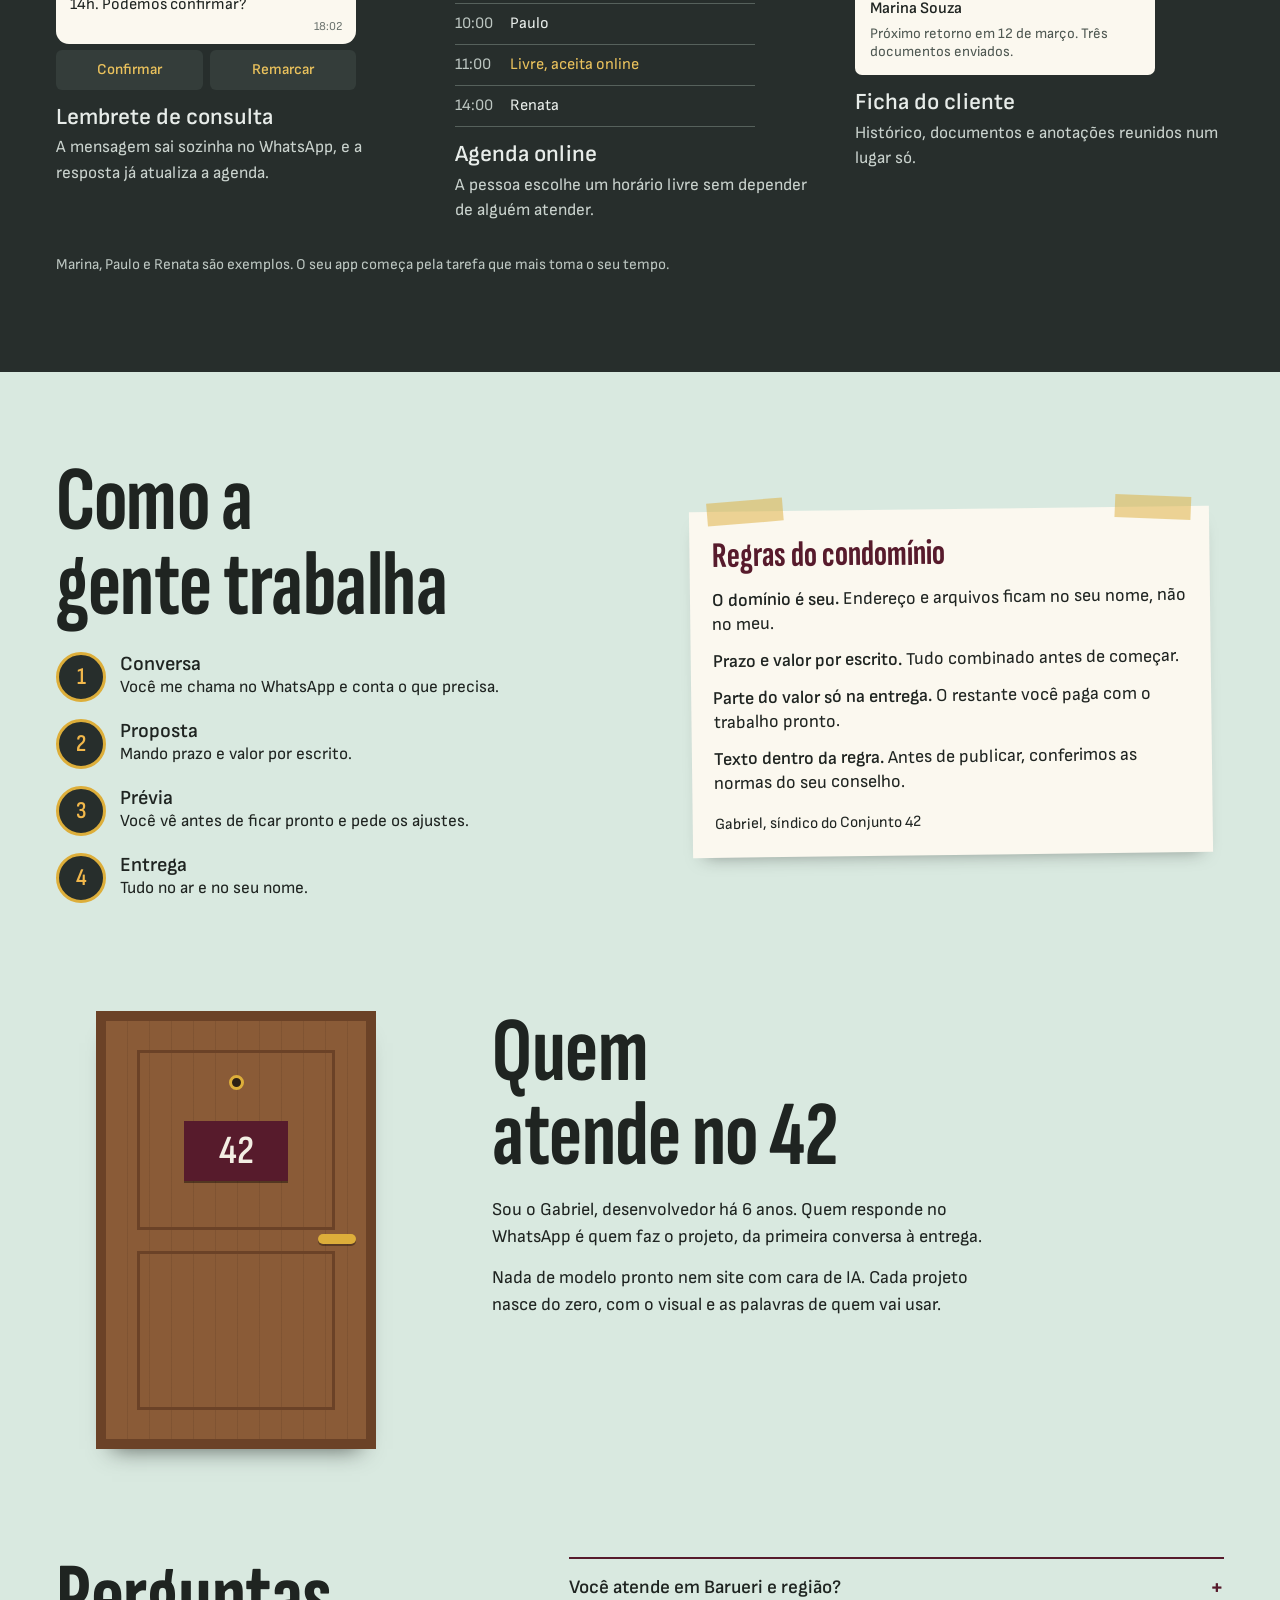
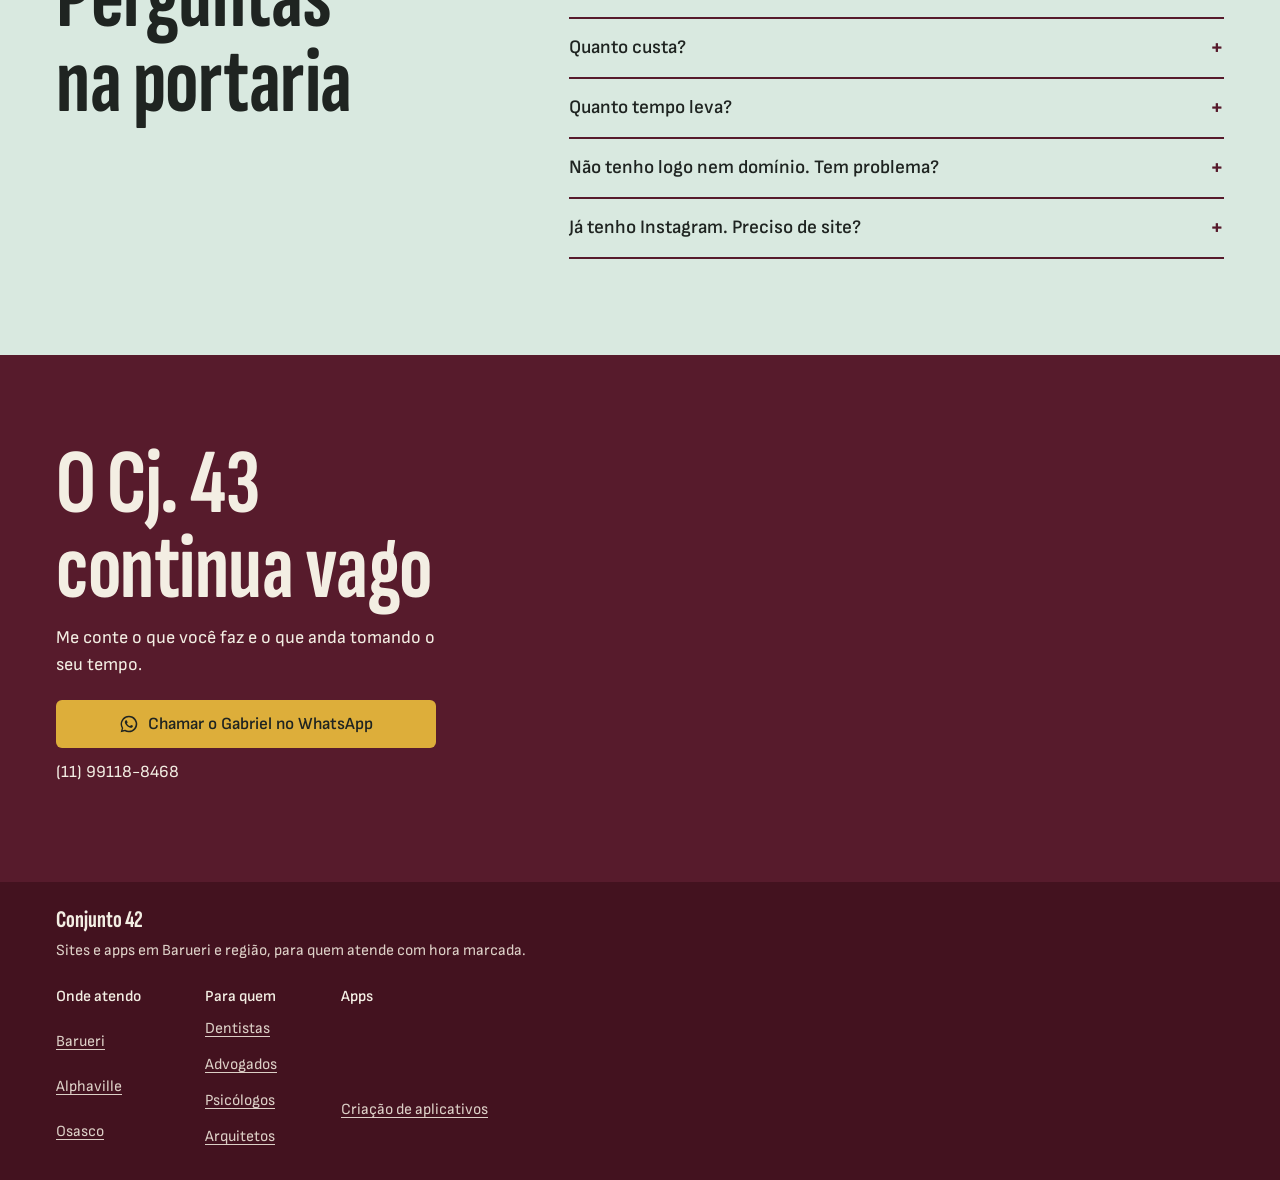
==== commit 05c026d1: "Gravações dos sites em todas as páginas Troca as fotos pequenas das páginas internas pelas gravações" ====
--- a/index.html
+++ b/index.html
@@ -134,6 +134,10 @@
 .caso .video-fone{width:min(66vw,250px)}
 .video-fone .tela{aspect-ratio:390/844;background:#191C1B}
 .video-fone video{width:100%;height:100%;object-fit:cover}
+.tocar{position:absolute;inset:0;display:grid;place-items:center;width:100%;padding:0;border:0;background:rgba(25,28,27,.3);cursor:pointer}
+.tocar[hidden]{display:none}
+.tocar svg{width:76px;height:76px;padding:20px;border-radius:50%;background:var(--latao);fill:var(--tinta);box-shadow:0 8px 18px -8px rgba(0,0,0,.6)}
+.tocar:focus-visible{outline:3px solid var(--latao);outline-offset:-8px}
 .caso-texto{width:100%;border-top:2px solid var(--vinho);padding-top:12px}
 .caso h3{font:700 34px/1 var(--f-sinal)}
 .caso p{margin-top:8px}
@@ -611,15 +615,6 @@
   addEventListener('resize', () => atualiza(false));
   atualiza(false);
 
-  /* ---------- gravações dos trabalhos: só tocam na tela ---------- */
-  const gravacoes = [...document.querySelectorAll('.gravacao')];
-  const obsVideo = new IntersectionObserver(es => es.forEach(e => {
-    if (RM.matches) return;
-    if (e.isIntersecting) e.target.play().catch(() => {}); else e.target.pause();
-  }), { threshold: .25 });
-  gravacoes.forEach(v => obsVideo.observe(v));
-  RM.addEventListener('change', e => { if (e.matches) gravacoes.forEach(v => v.pause()); });
-
   /* ---------- mostrador do elevador e botão flutuante ---------- */
   const mostrador = $('mostrador');
   const obsAndar = new IntersectionObserver(es => es.forEach(e => {
@@ -637,5 +632,6 @@
   new IntersectionObserver(es => { noContato = es[0].isIntersecting; ajusta(); }).observe($('contato'));
 })();
 </script>
+<script src="assets/gravacoes.js"></script>
 </body>
 </html>
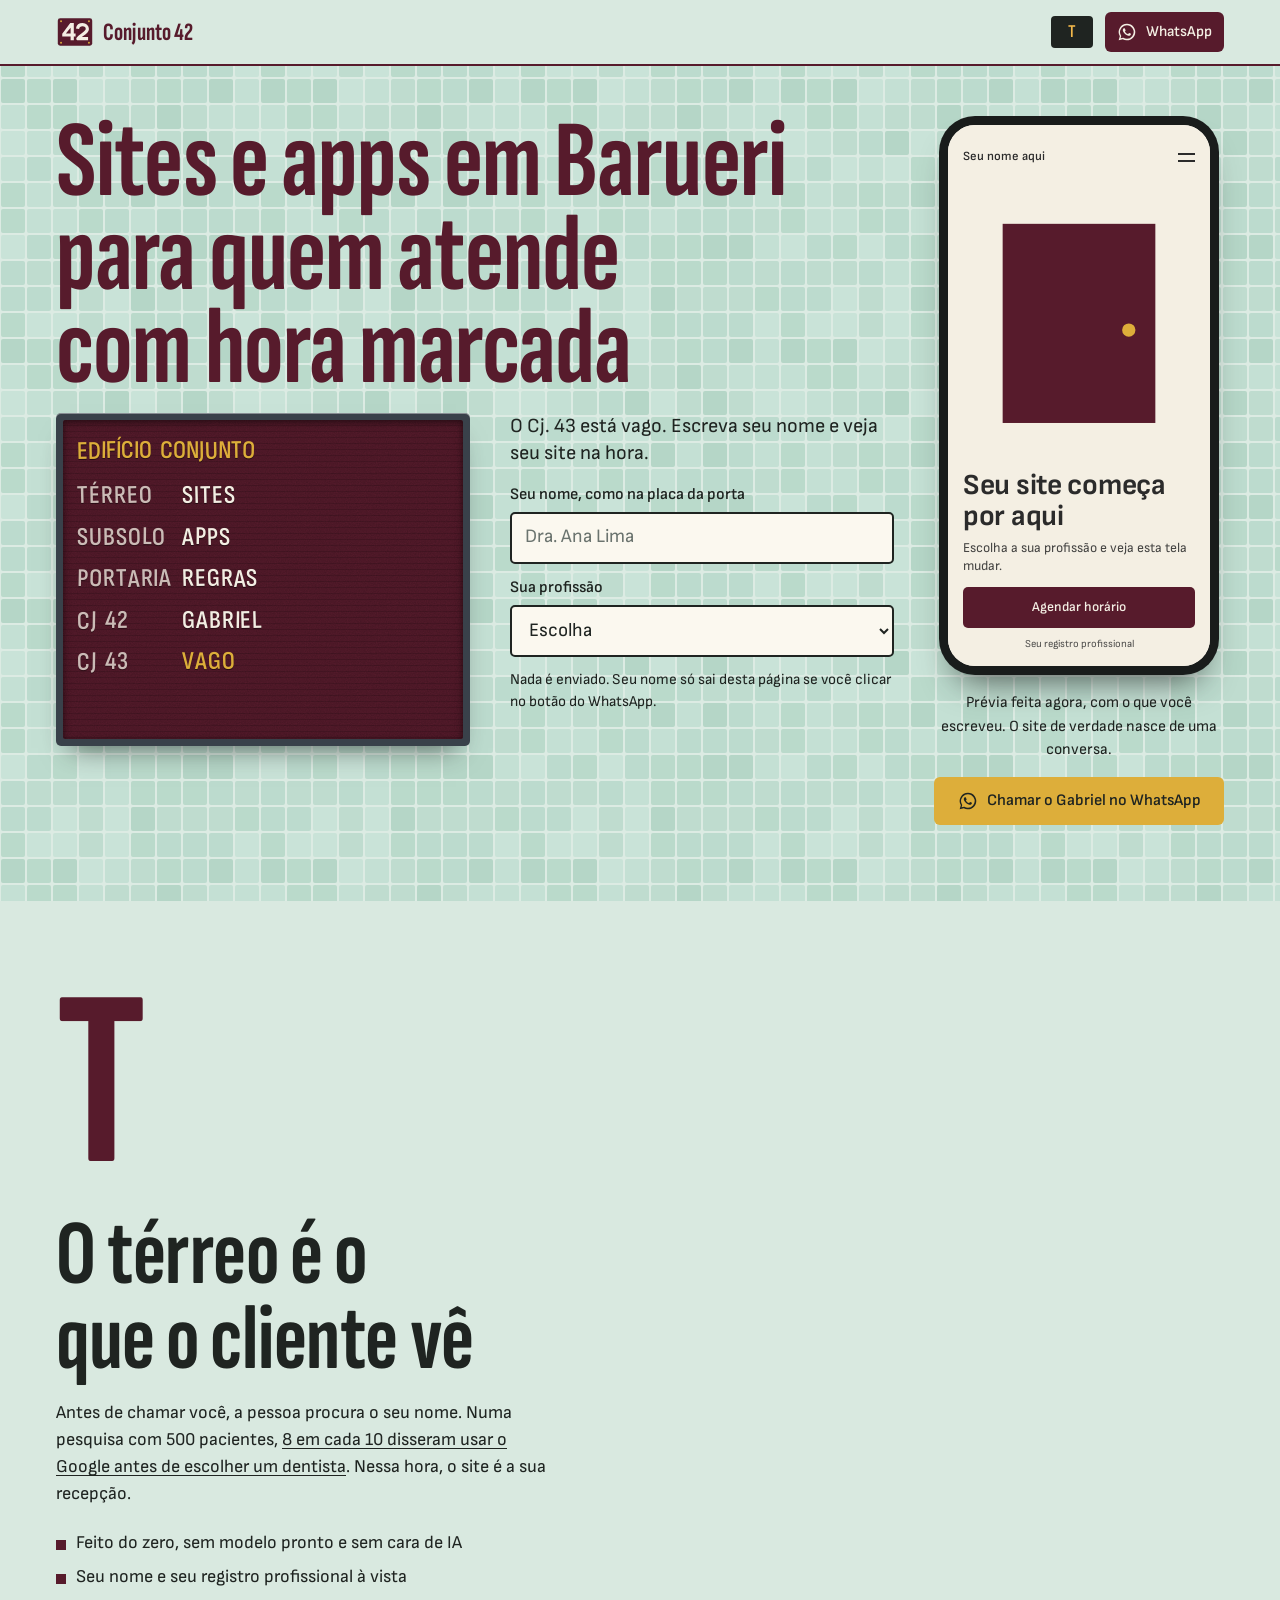
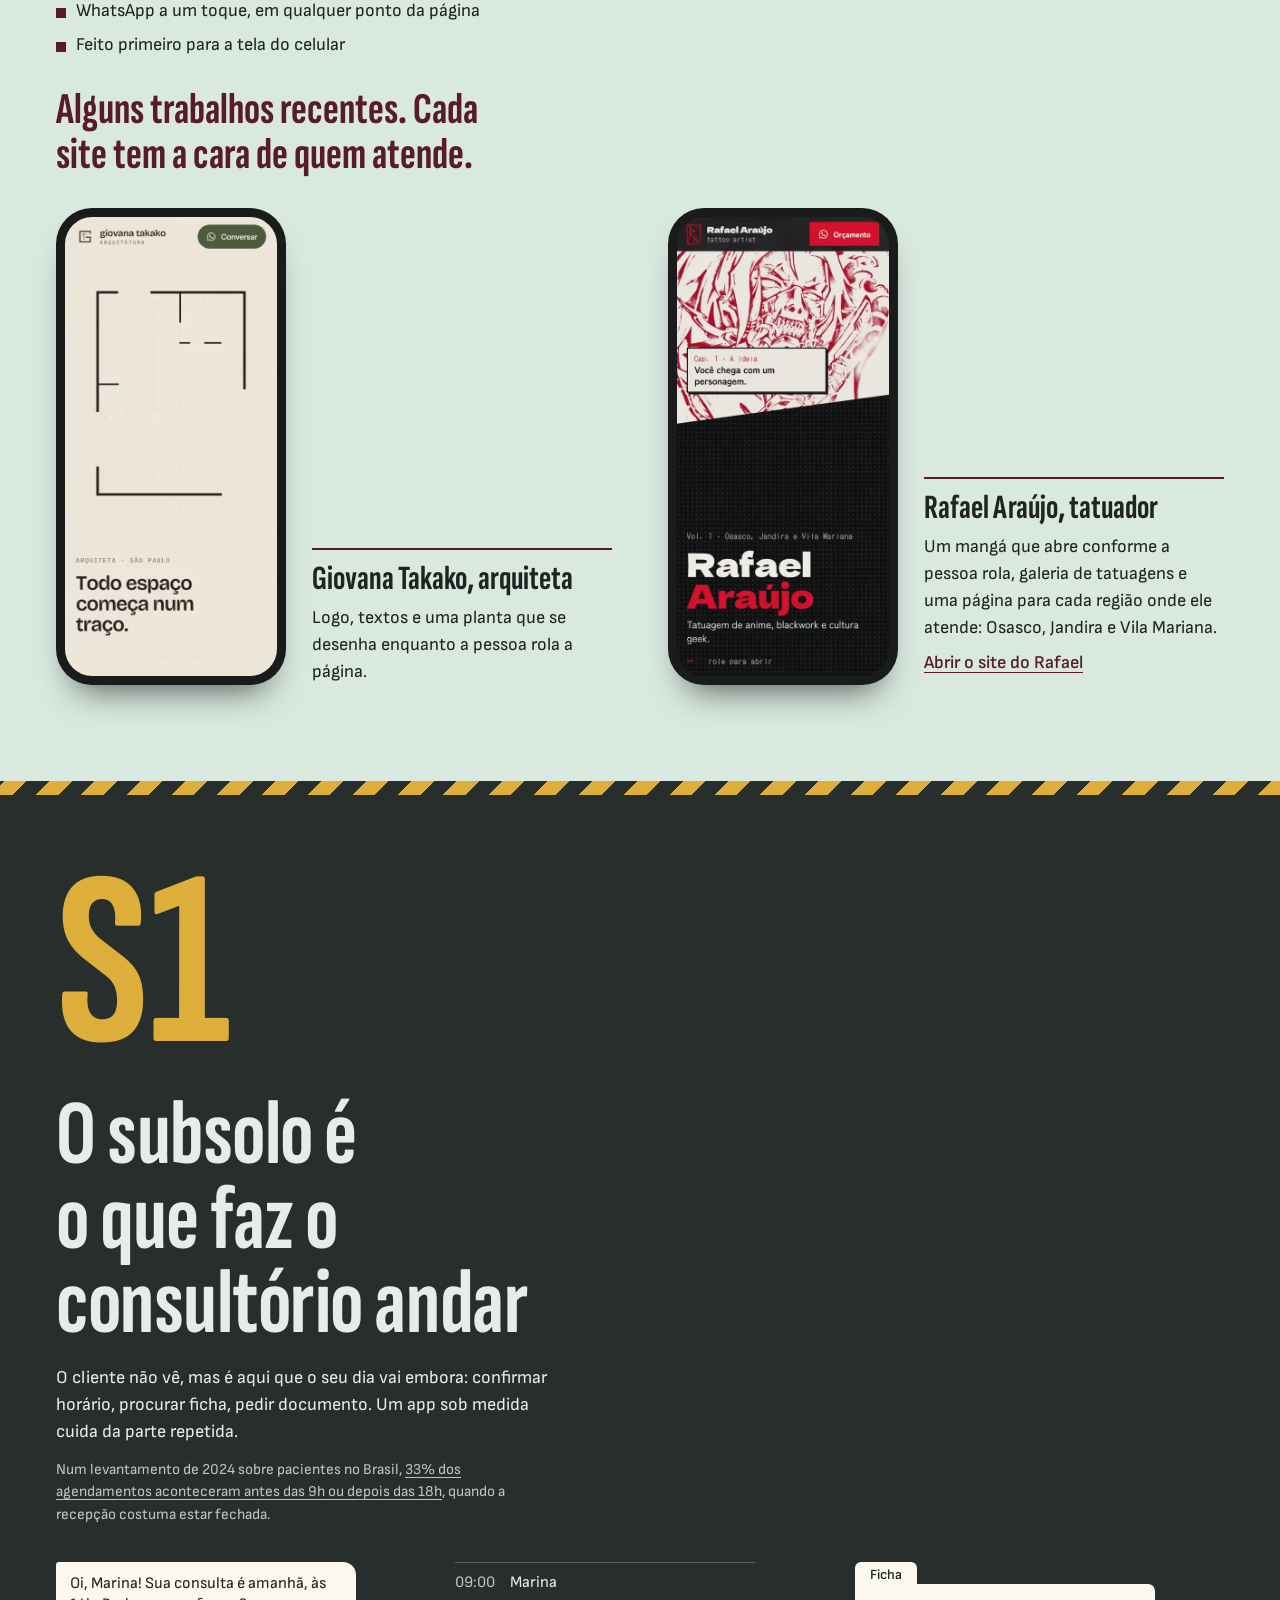
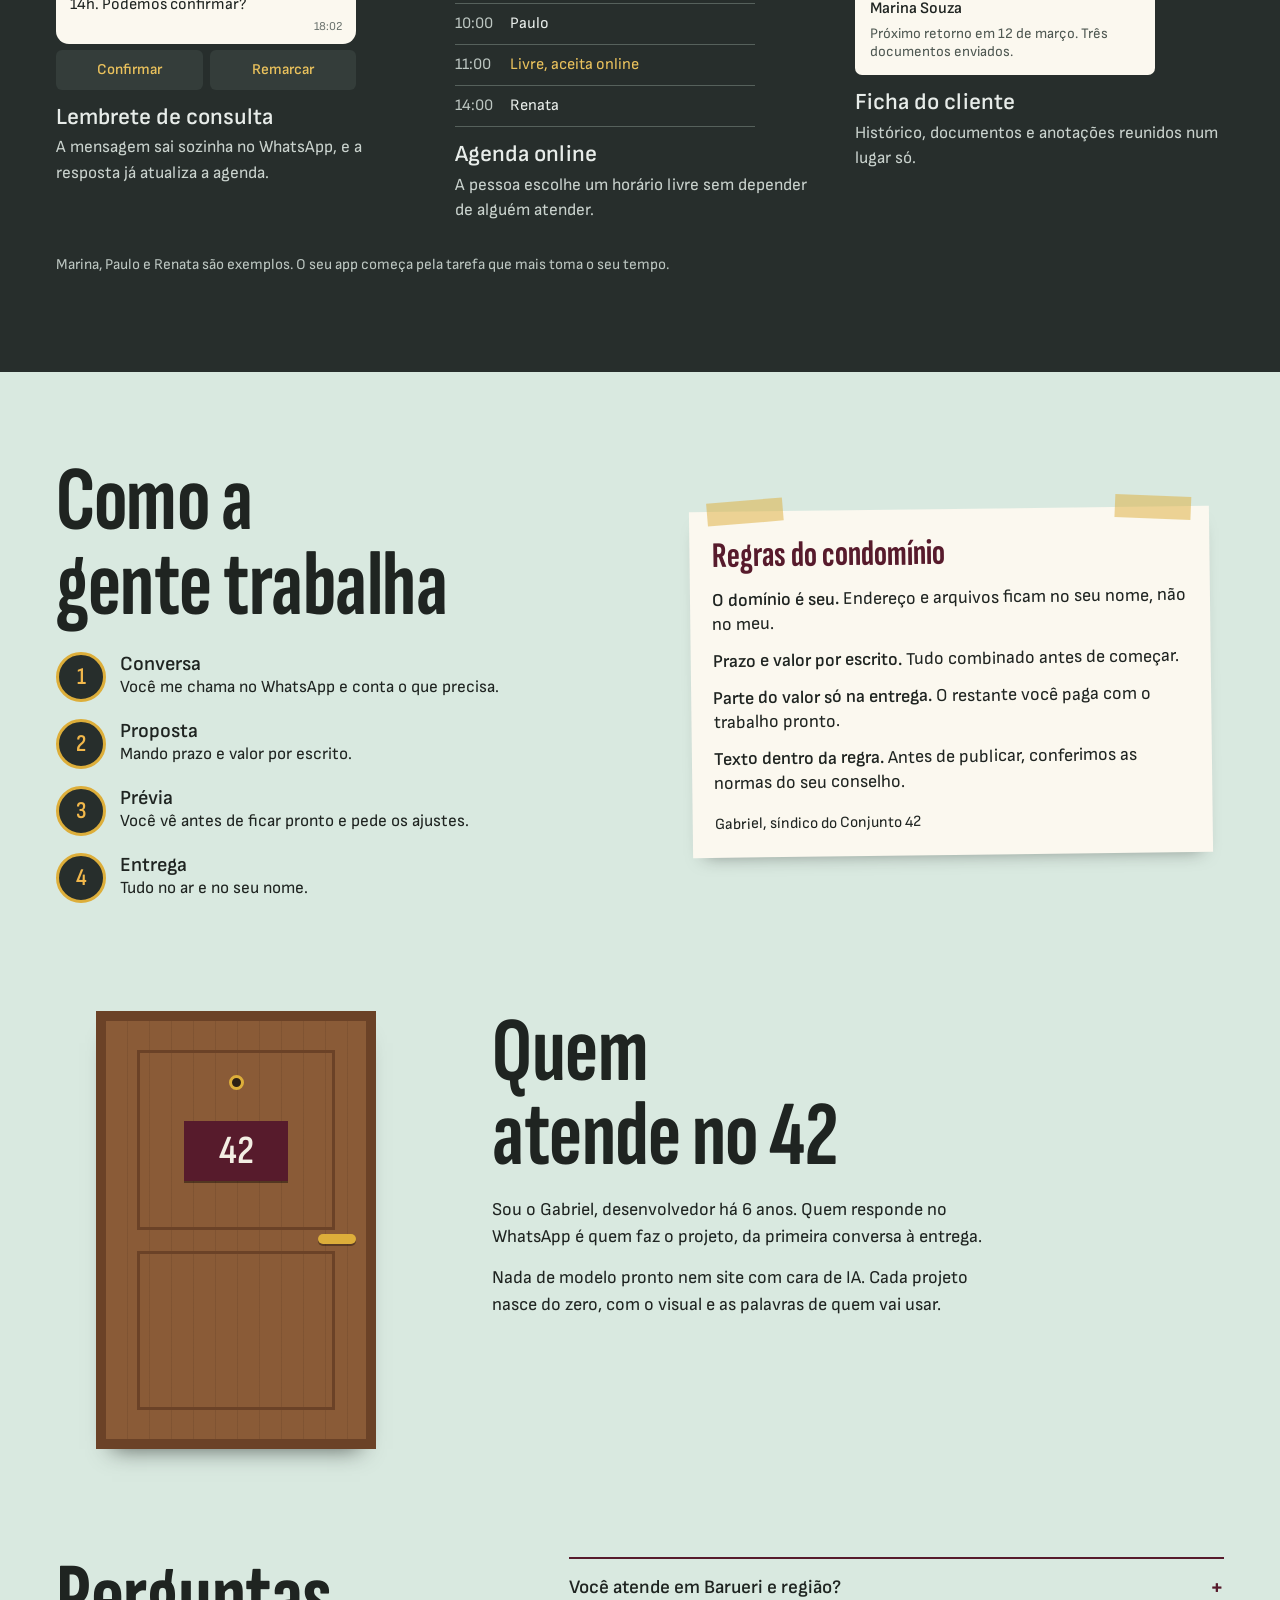
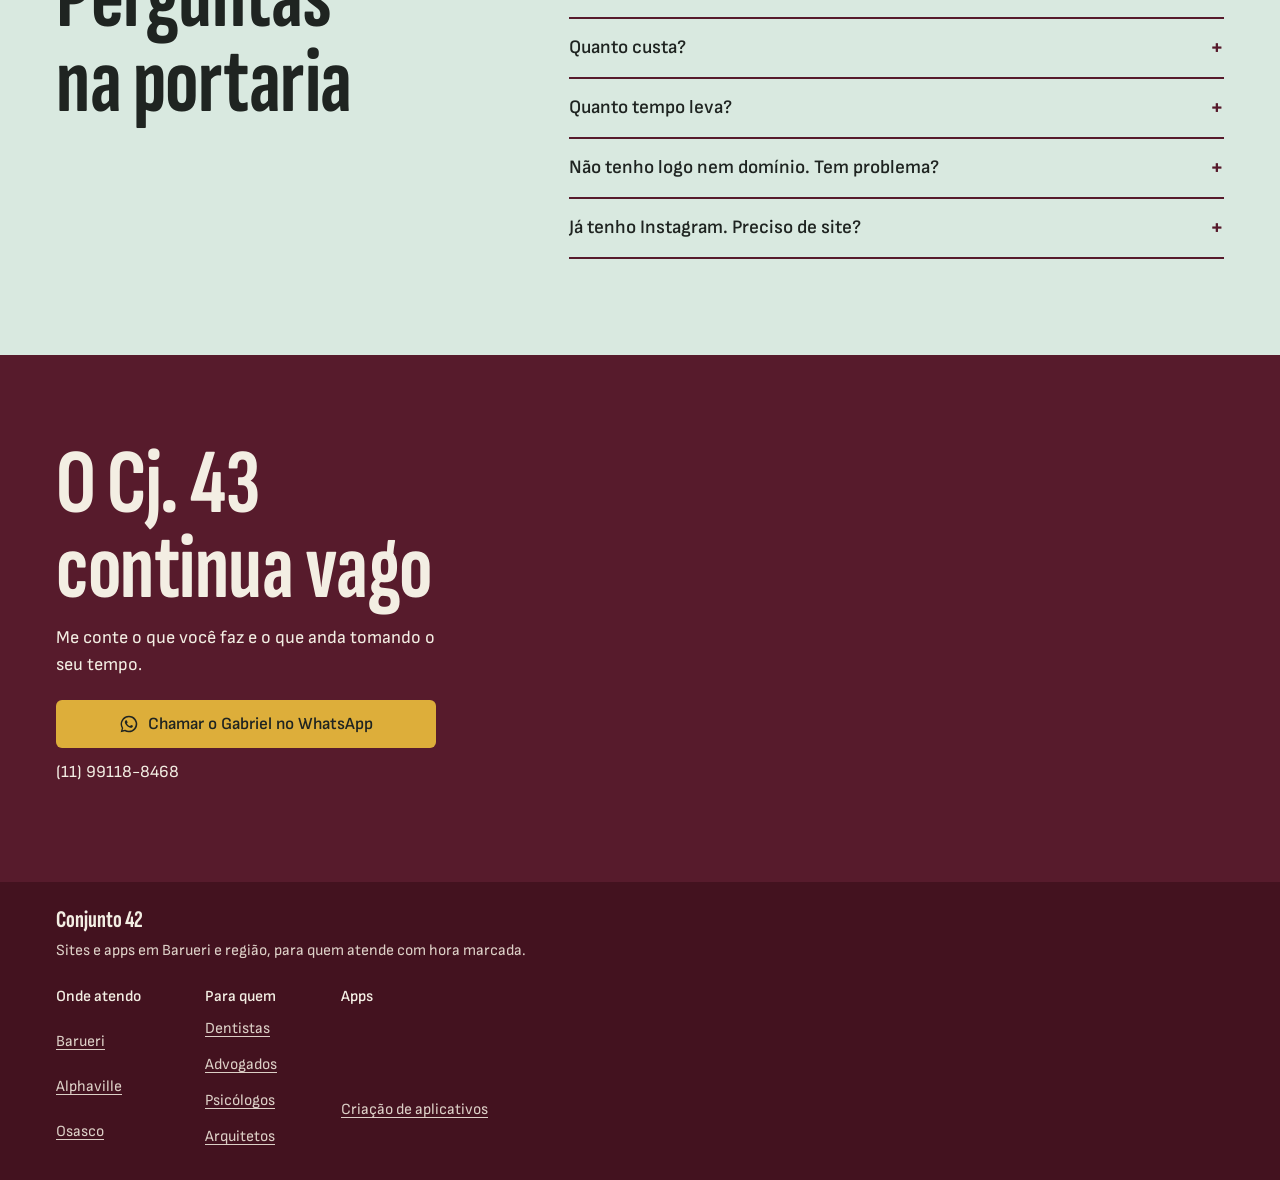
==== commit 471863e0: "Tira os links para o site da Giovana O trabalho dela continua aparecendo só na gravação animada.  Co" ====
--- a/index.html
+++ b/index.html
@@ -334,7 +334,6 @@
         <div class="caso-texto">
           <h3>Giovana Takako, arquiteta</h3>
           <p>Logo, textos e uma planta que se desenha enquanto a pessoa rola a página.</p>
-          <a class="ligacao" href="https://gabrie345.github.io/giovana-takako/" target="_blank" rel="noopener">Abrir o site da Giovana</a>
         </div>
       </article>
       <article class="caso">
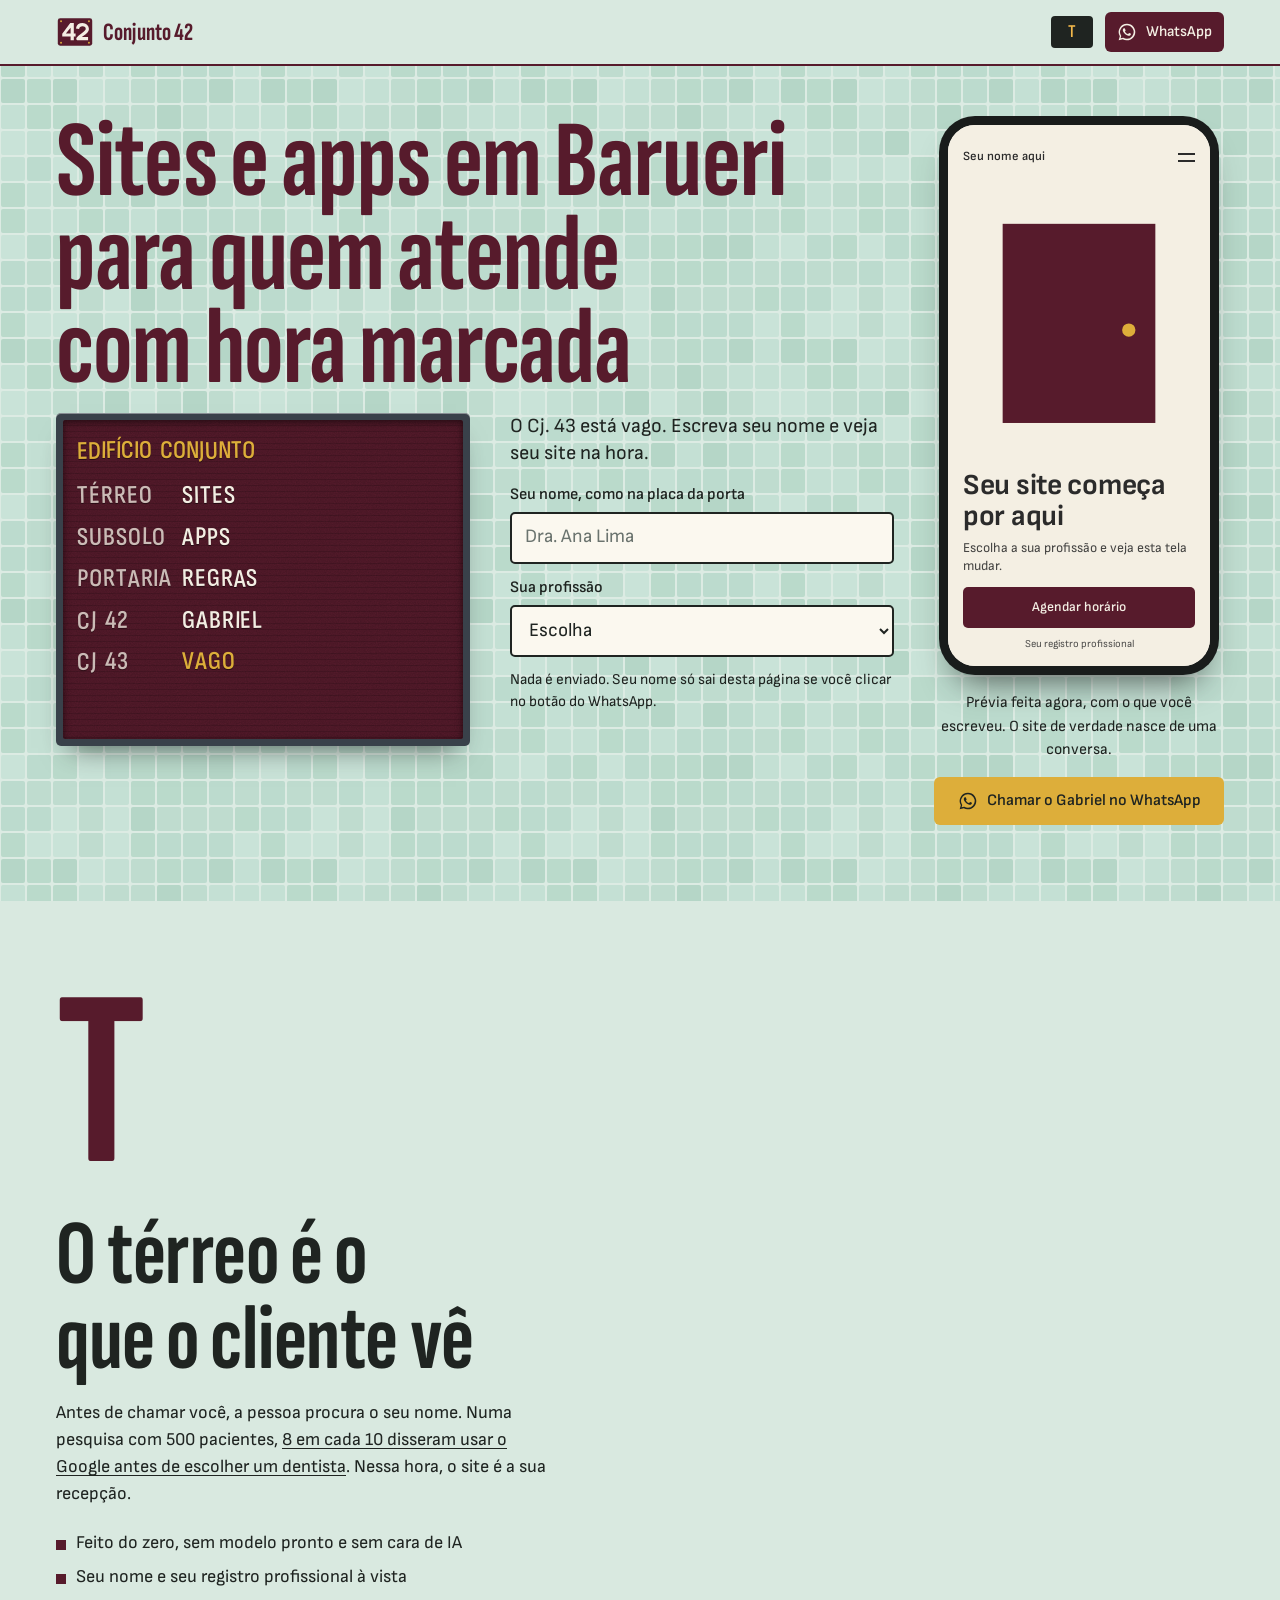
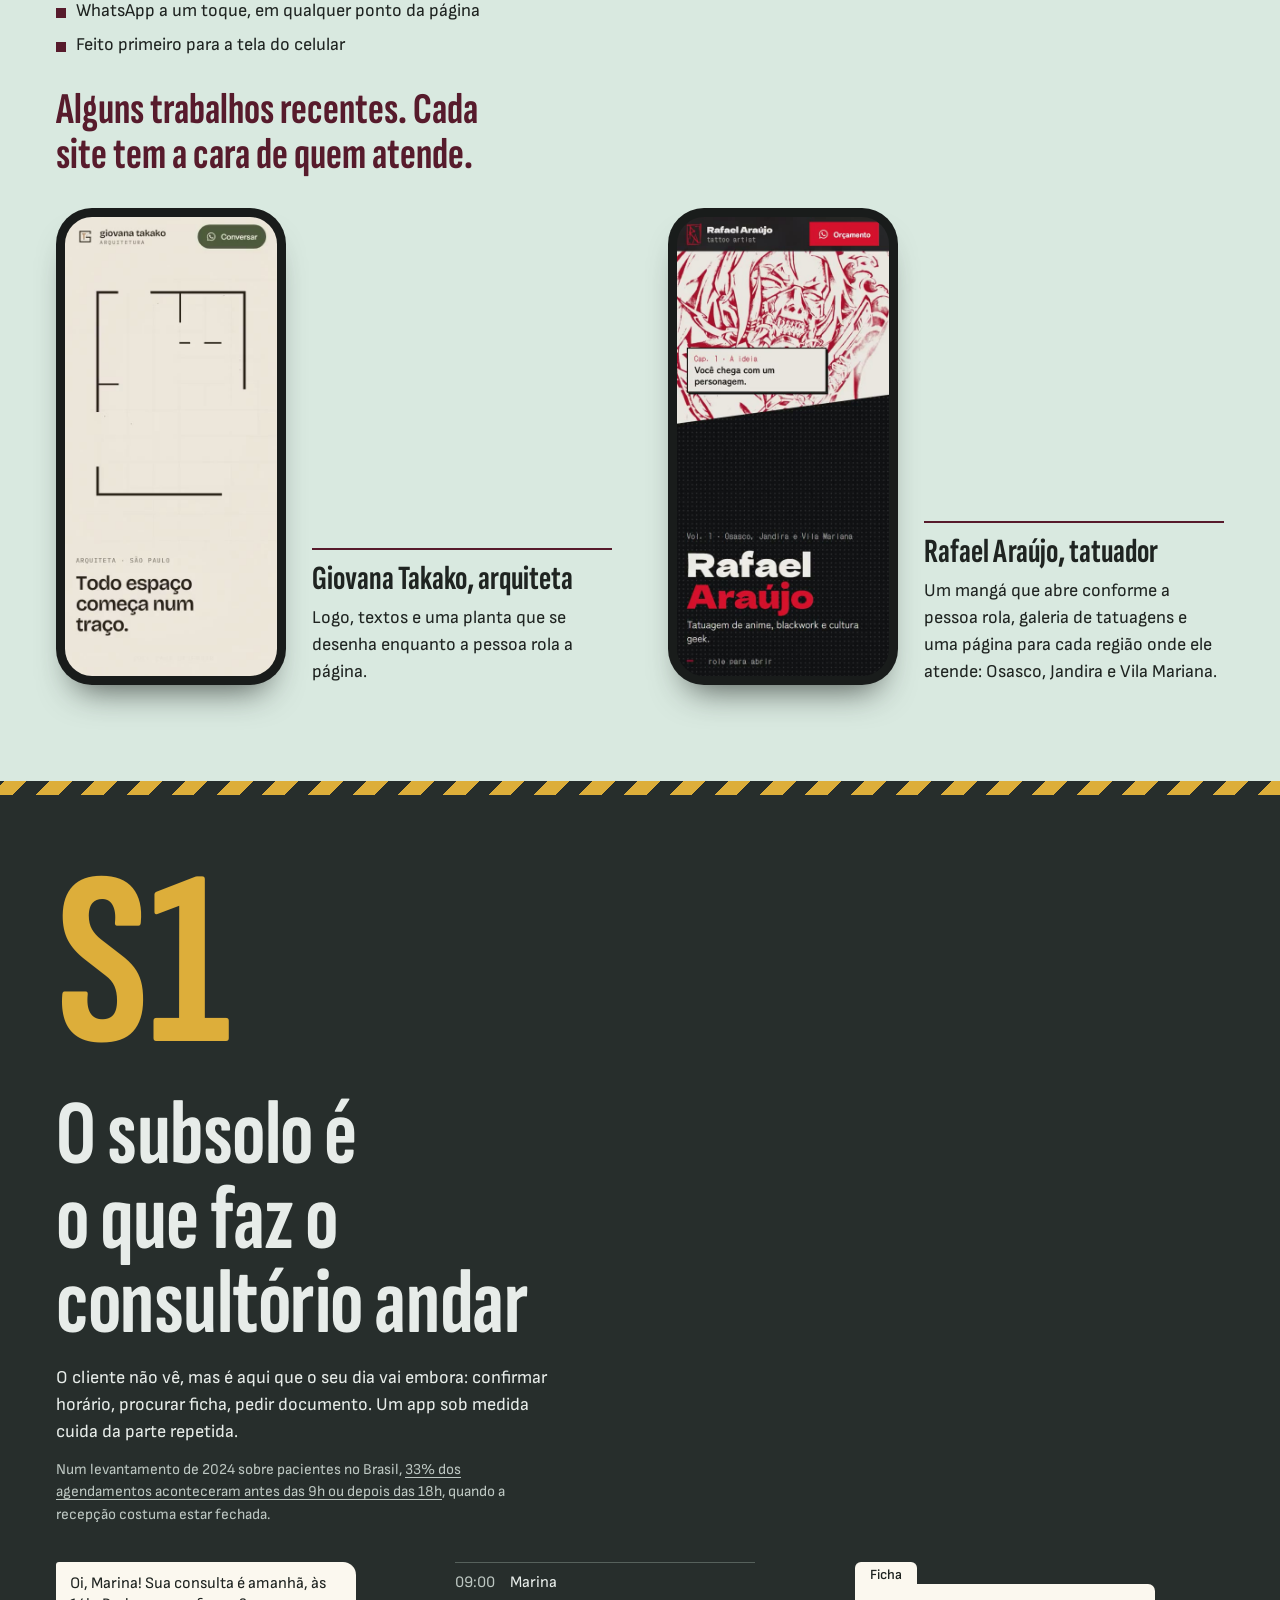
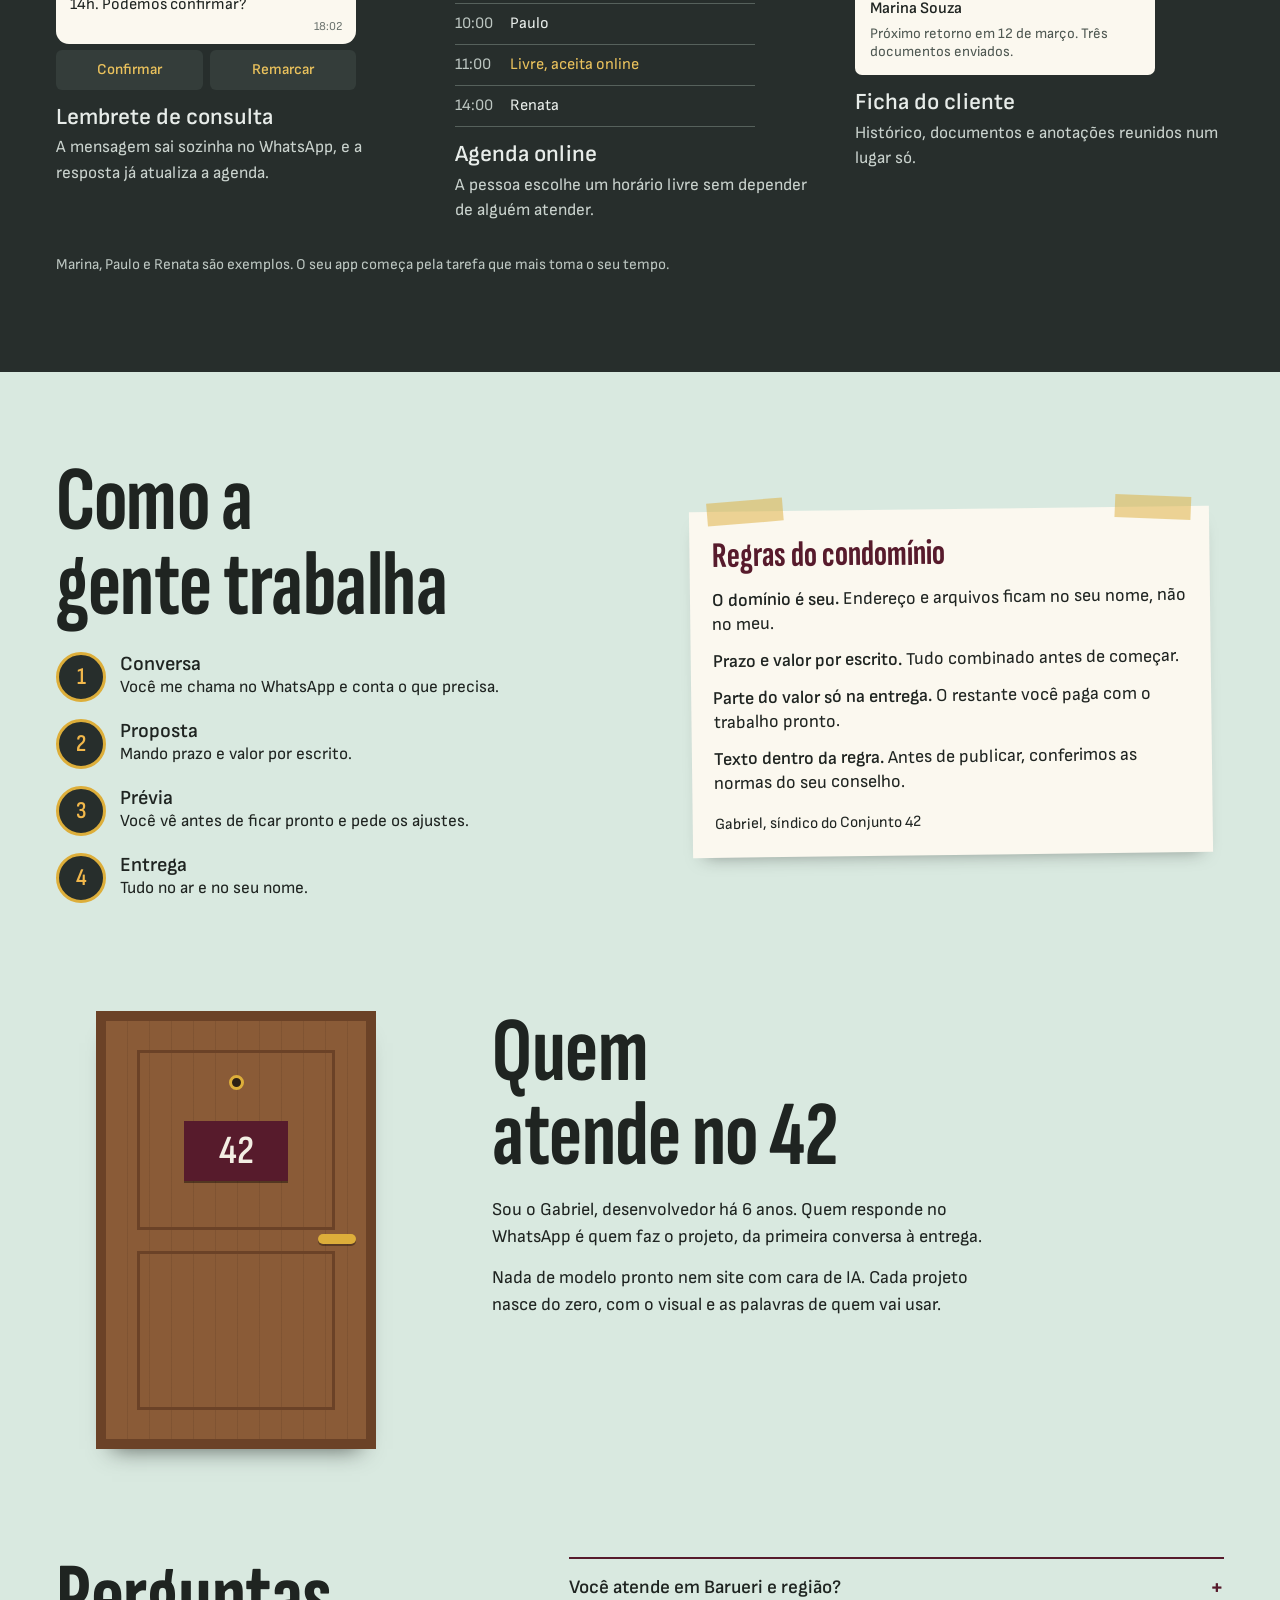
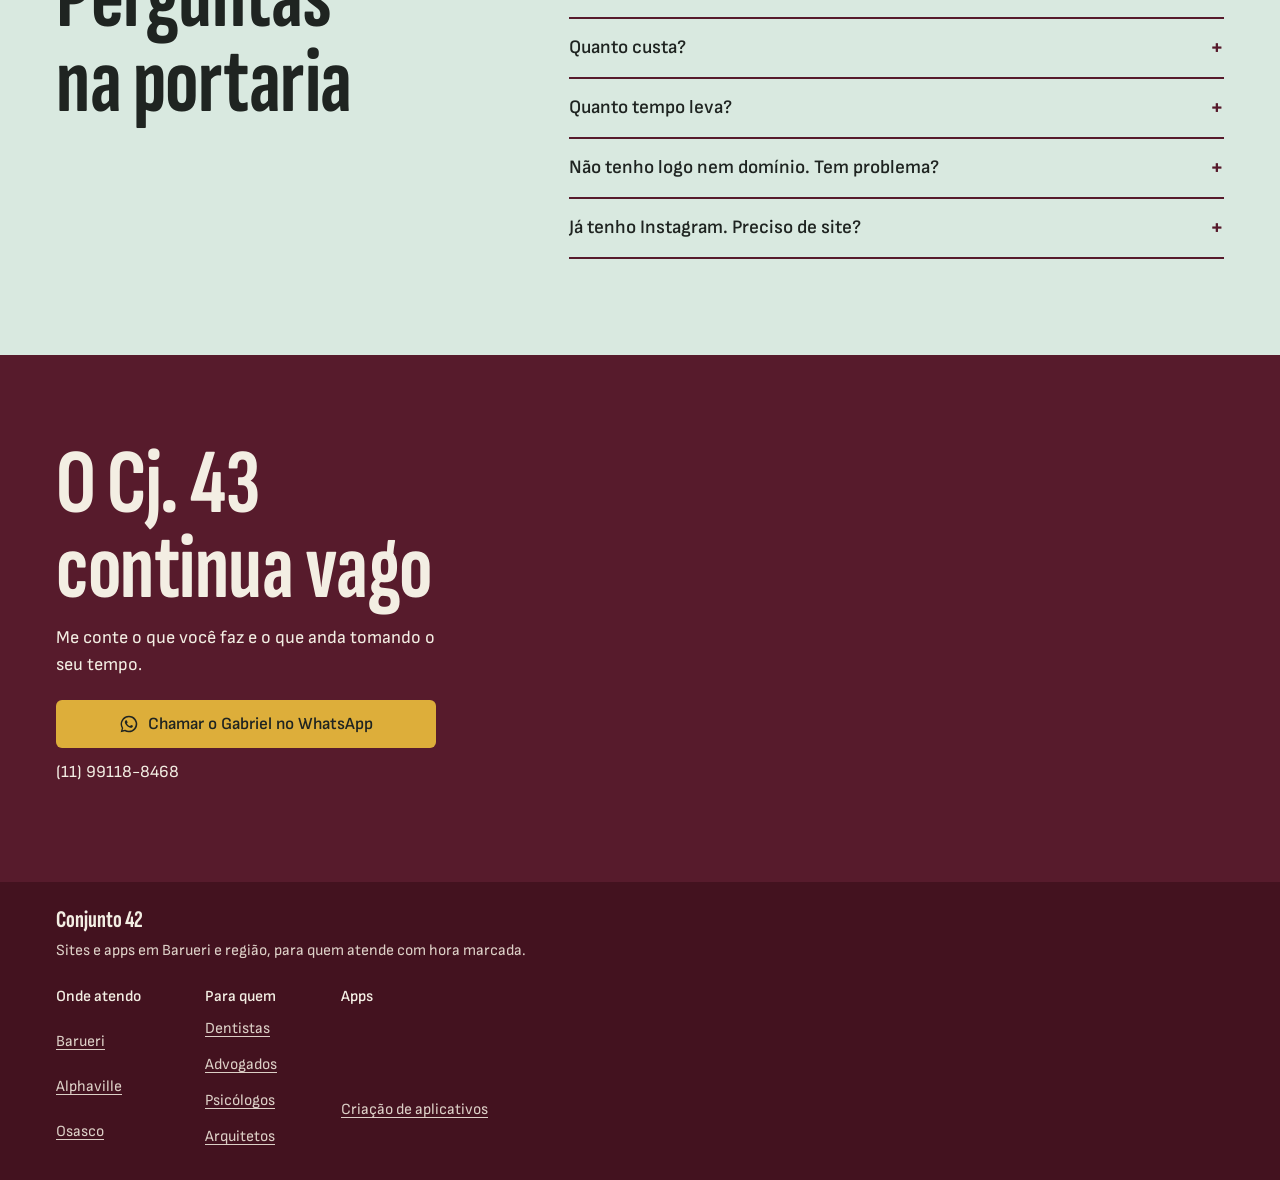
==== commit 450d21e4: "Tira os links para o site do Rafael Os dois trabalhos agora aparecem só na gravação animada.  Co-Aut" ====
--- a/index.html
+++ b/index.html
@@ -141,7 +141,6 @@
 .caso-texto{width:100%;border-top:2px solid var(--vinho);padding-top:12px}
 .caso h3{font:700 34px/1 var(--f-sinal)}
 .caso p{margin-top:8px}
-.caso .ligacao{display:inline-flex;align-items:center;min-height:44px;font-weight:600;color:var(--vinho);text-underline-offset:4px}
 .inclui{list-style:none;padding:0;margin-top:22px;display:grid;gap:7px}
 .inclui li{padding-left:20px;position:relative}
 .inclui li::before{content:"";position:absolute;left:0;top:.58em;width:10px;height:10px;background:var(--vinho)}
@@ -343,7 +342,6 @@
         <div class="caso-texto">
           <h3>Rafael Araújo, tatuador</h3>
           <p>Um mangá que abre conforme a pessoa rola, galeria de tatuagens e uma página para cada região onde ele atende: Osasco, Jandira e Vila Mariana.</p>
-          <a class="ligacao" href="https://gabrie345.github.io/rafael-araujo-tattoo/" target="_blank" rel="noopener">Abrir o site do Rafael</a>
         </div>
       </article>
     </div>
